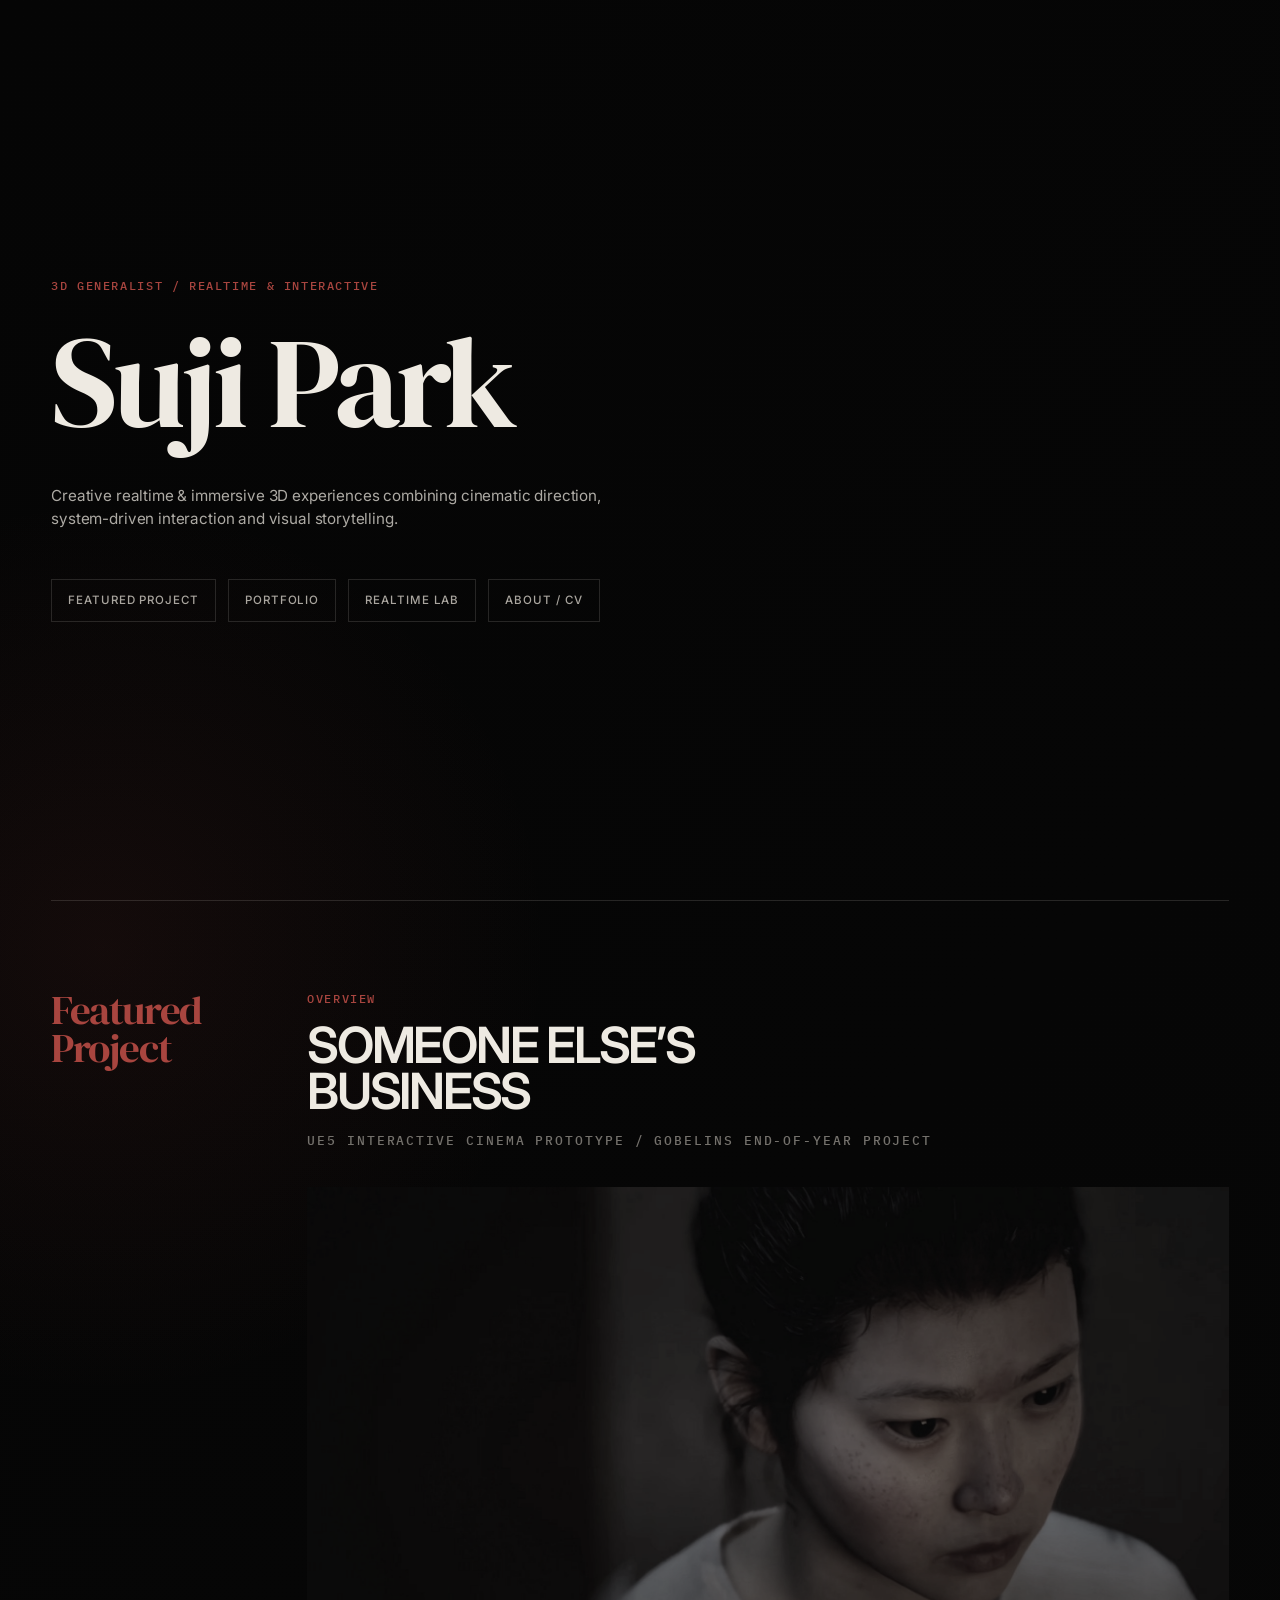
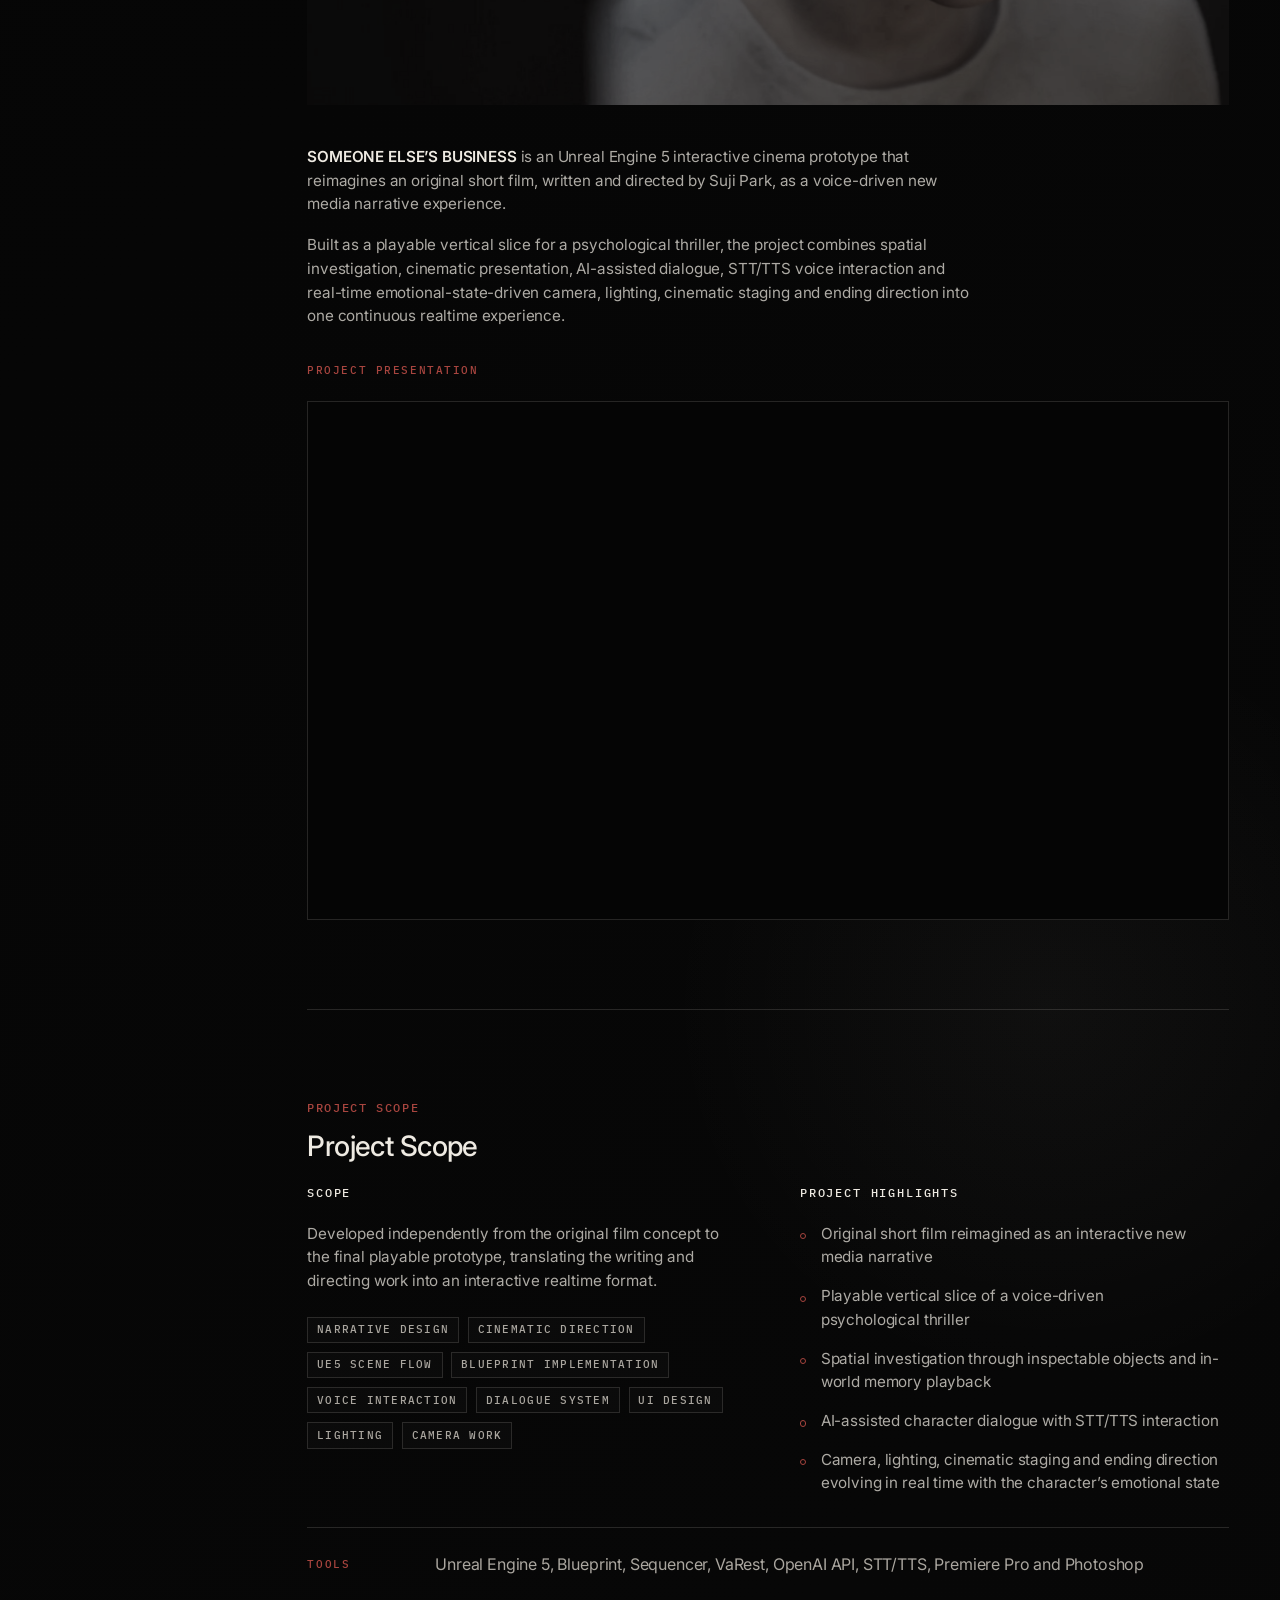
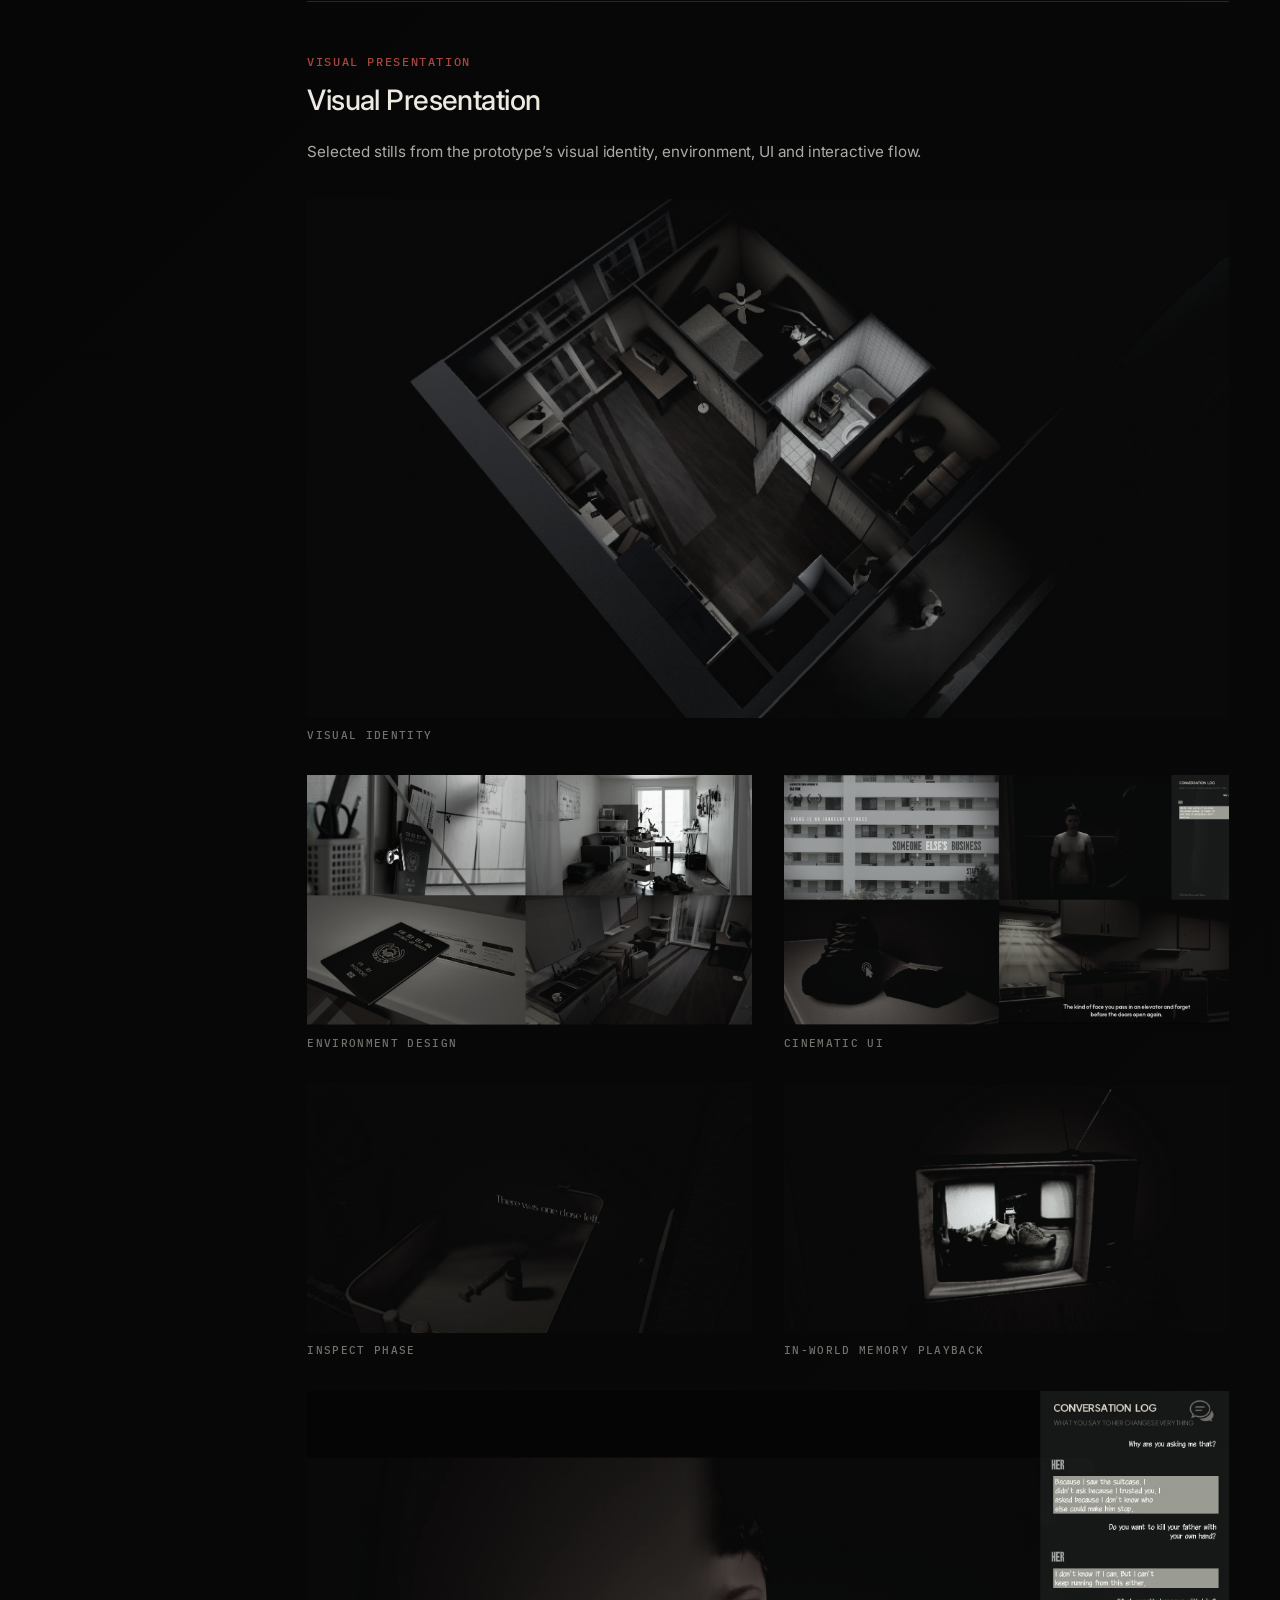
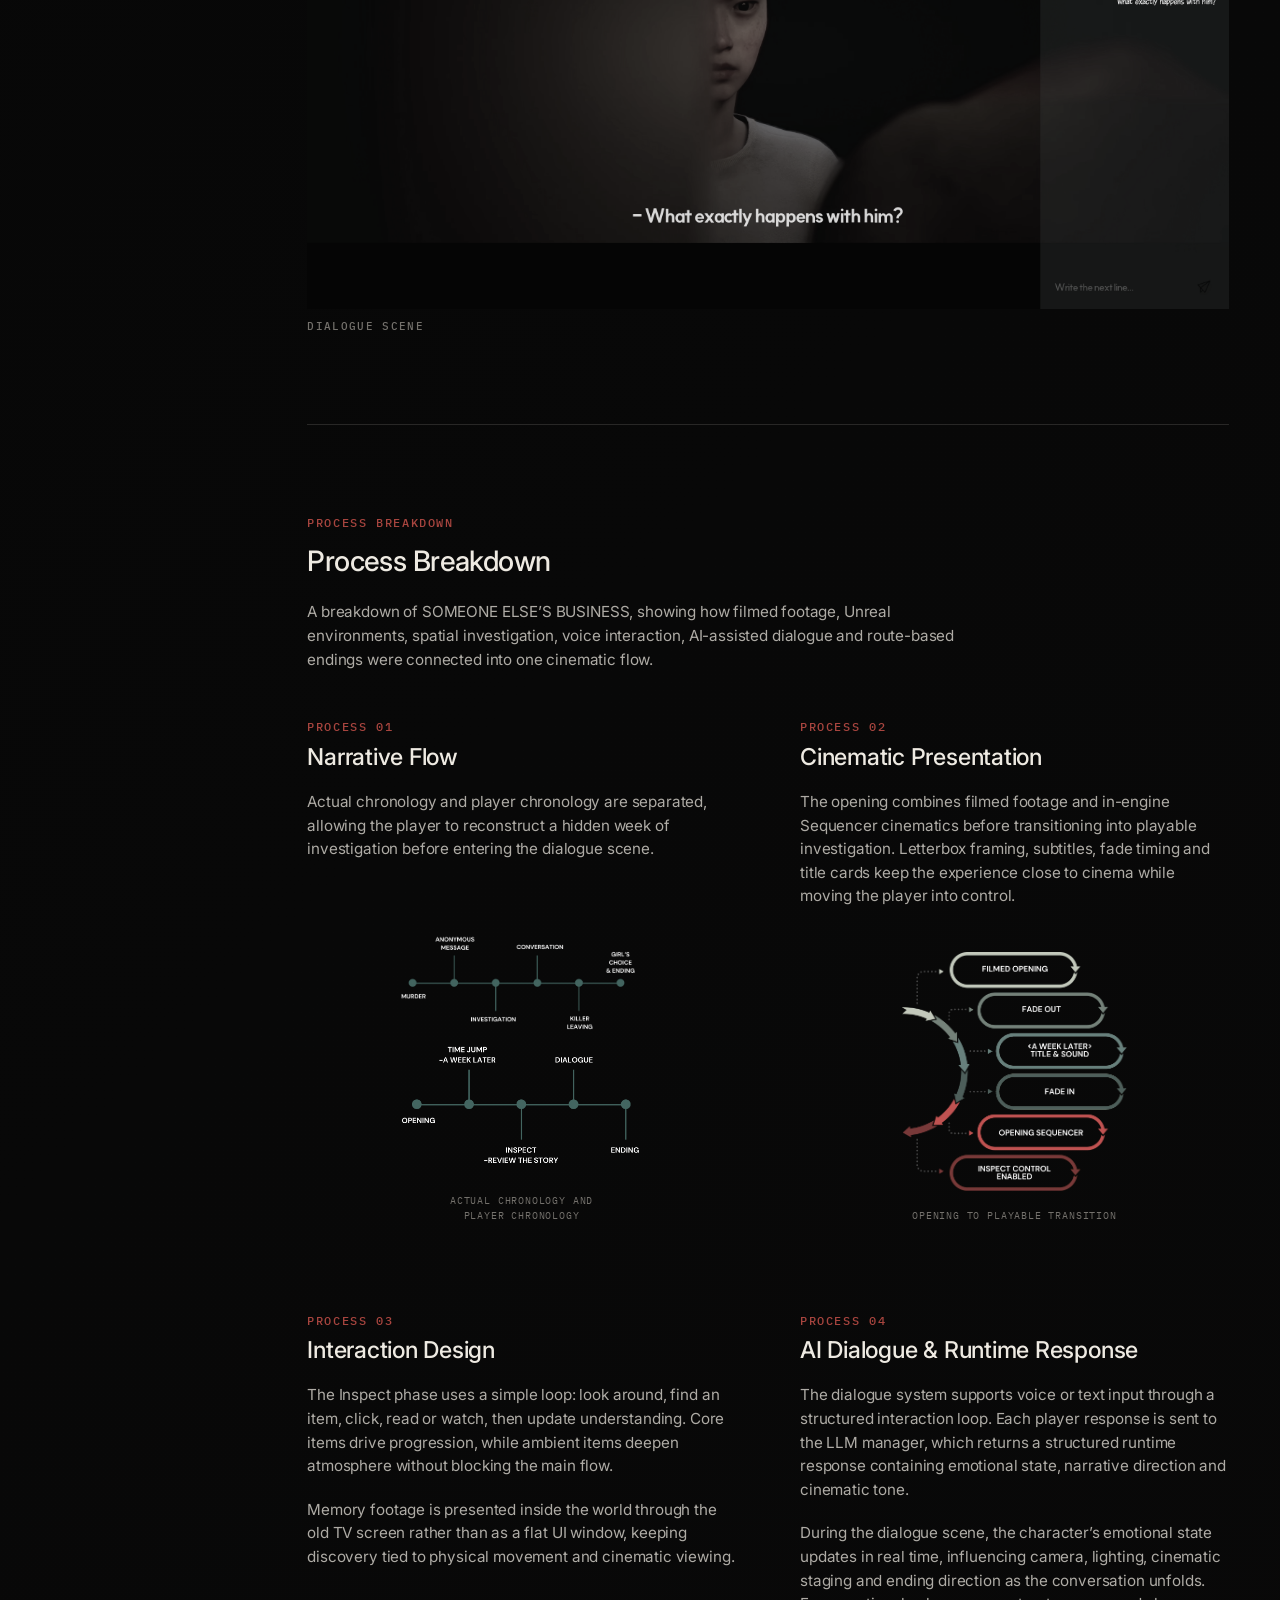
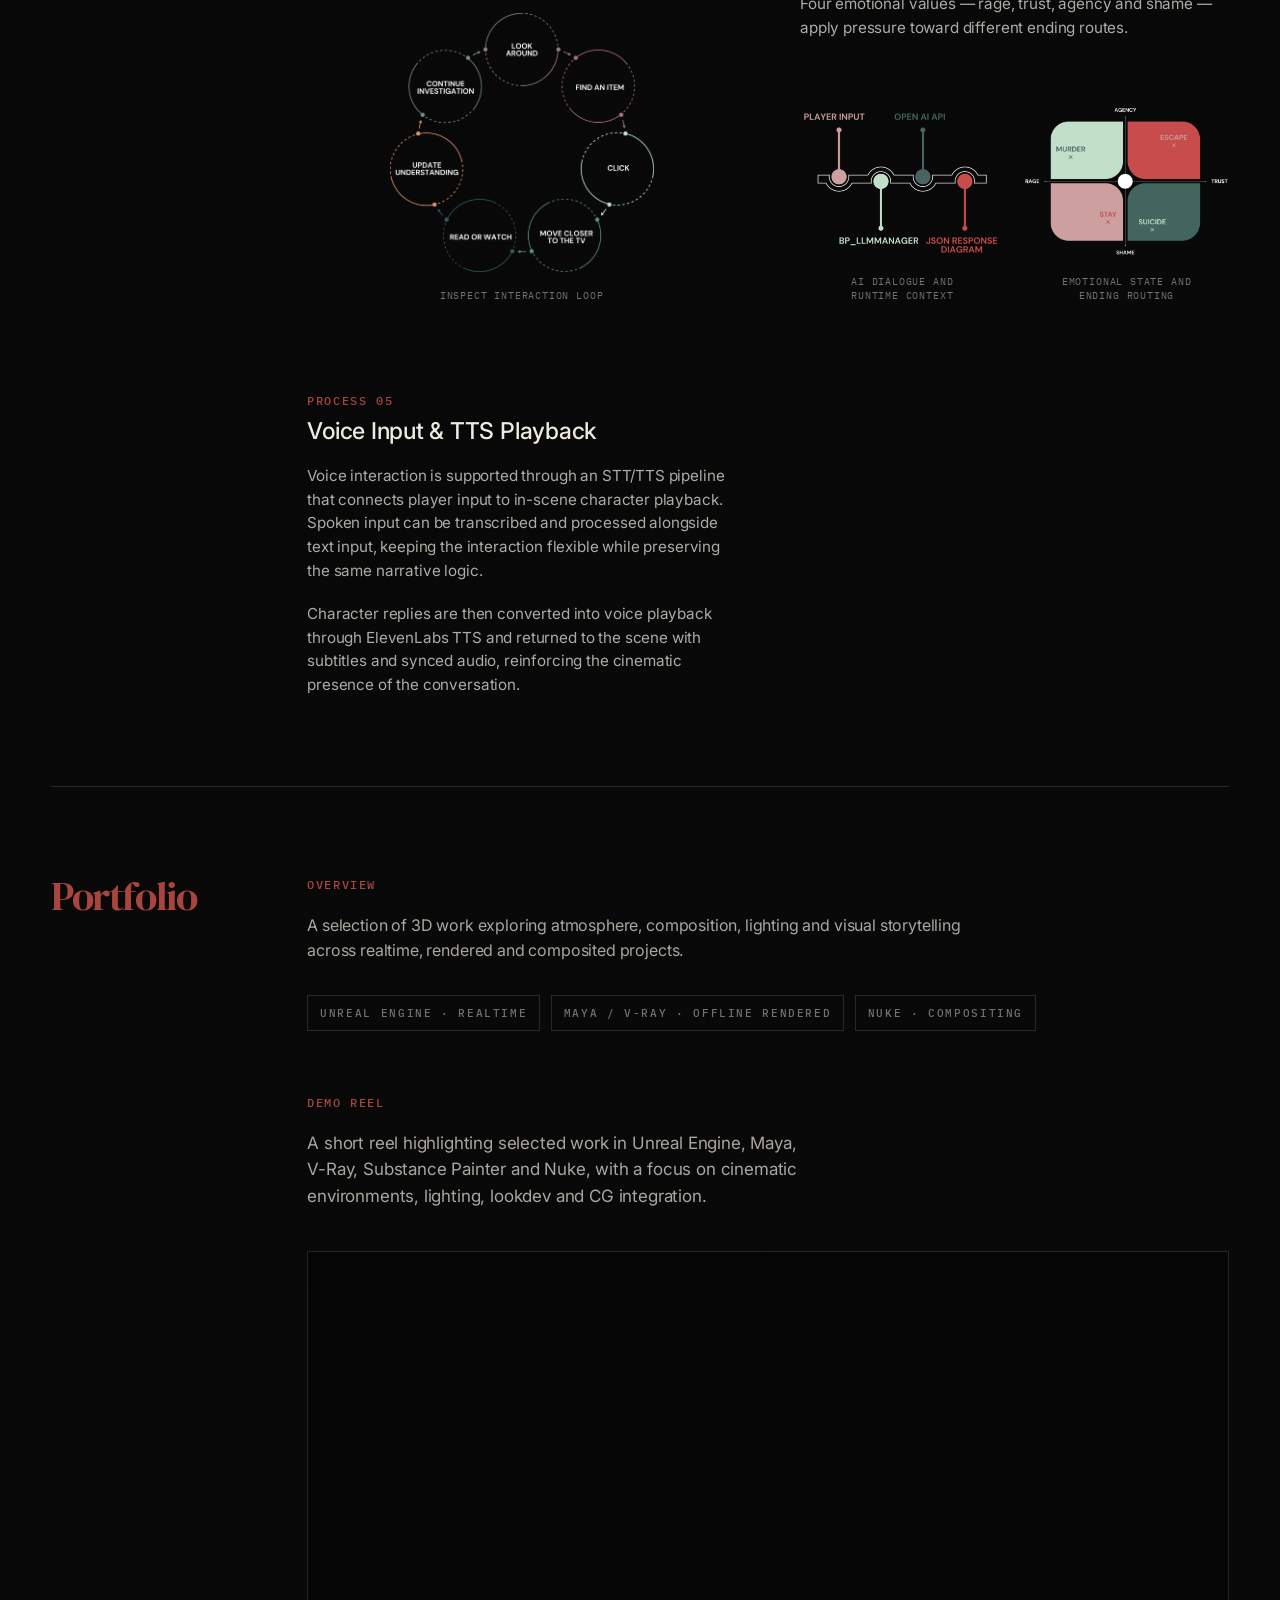
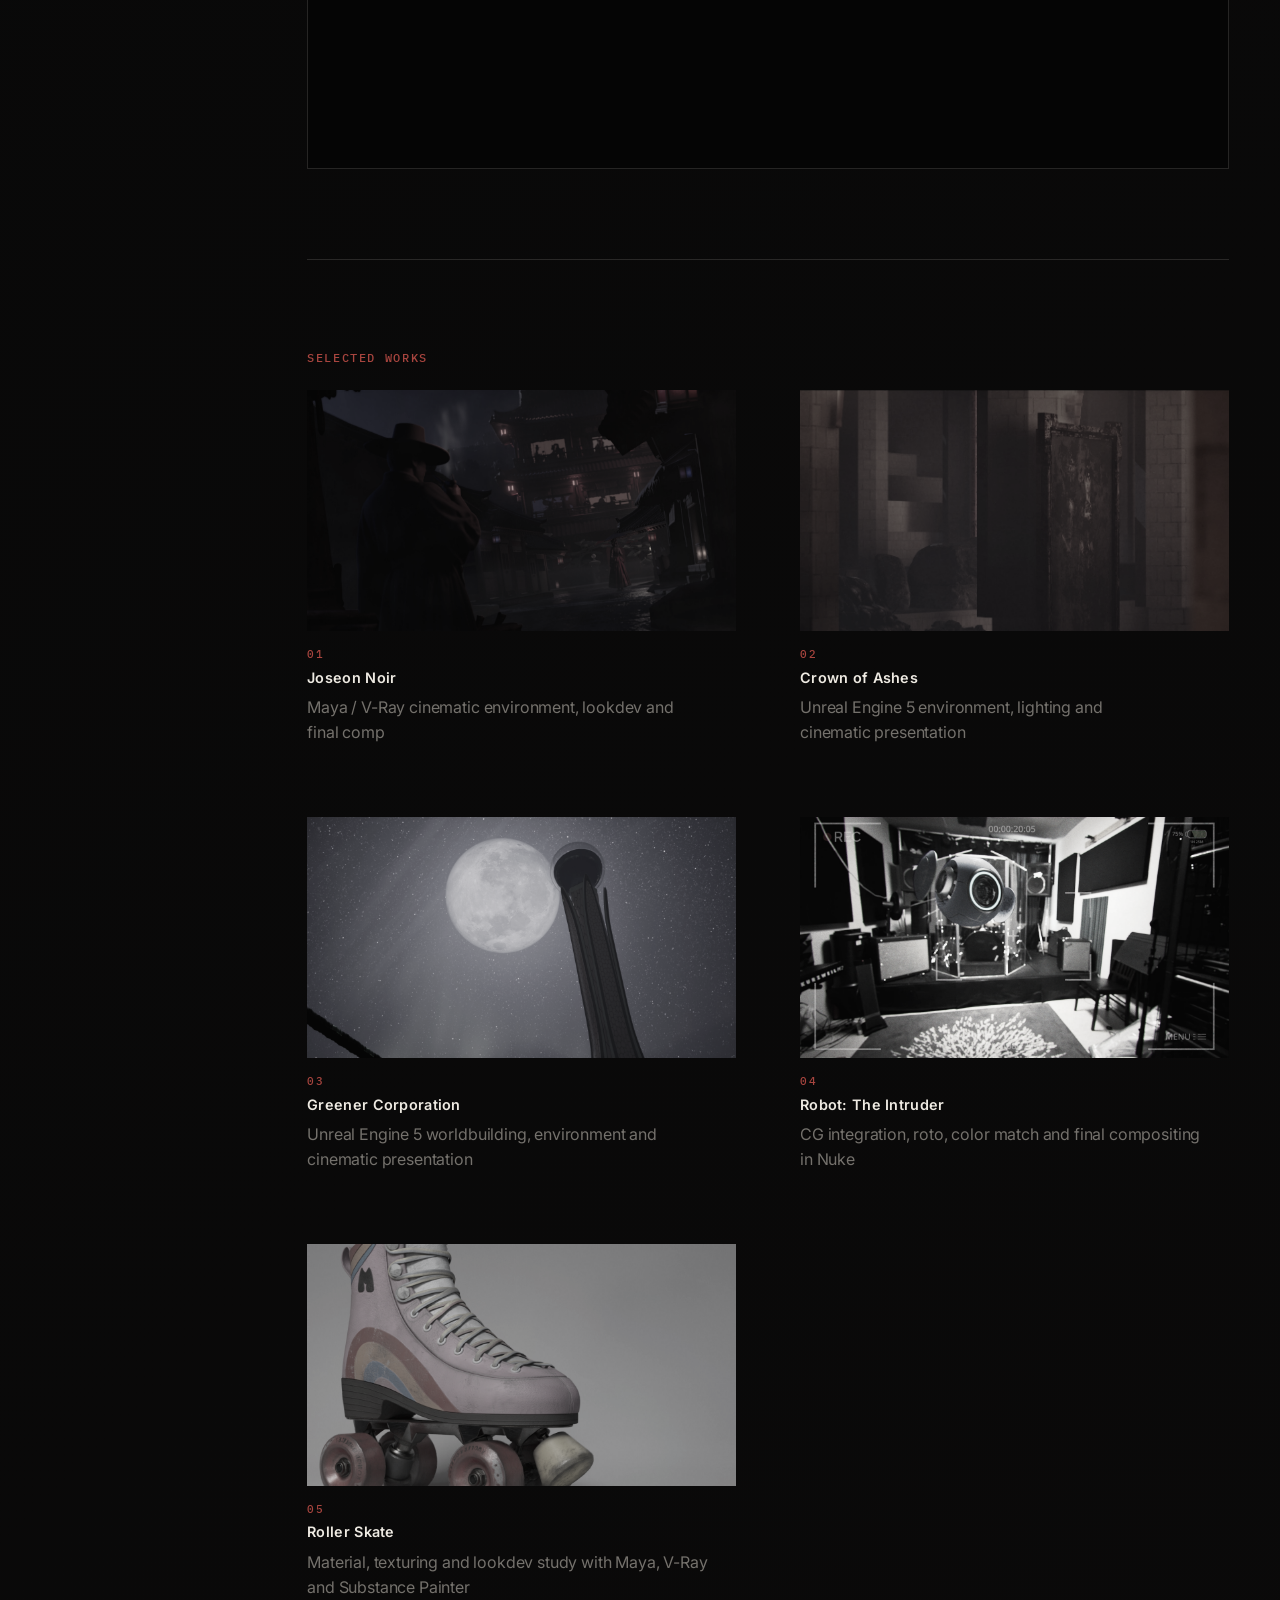
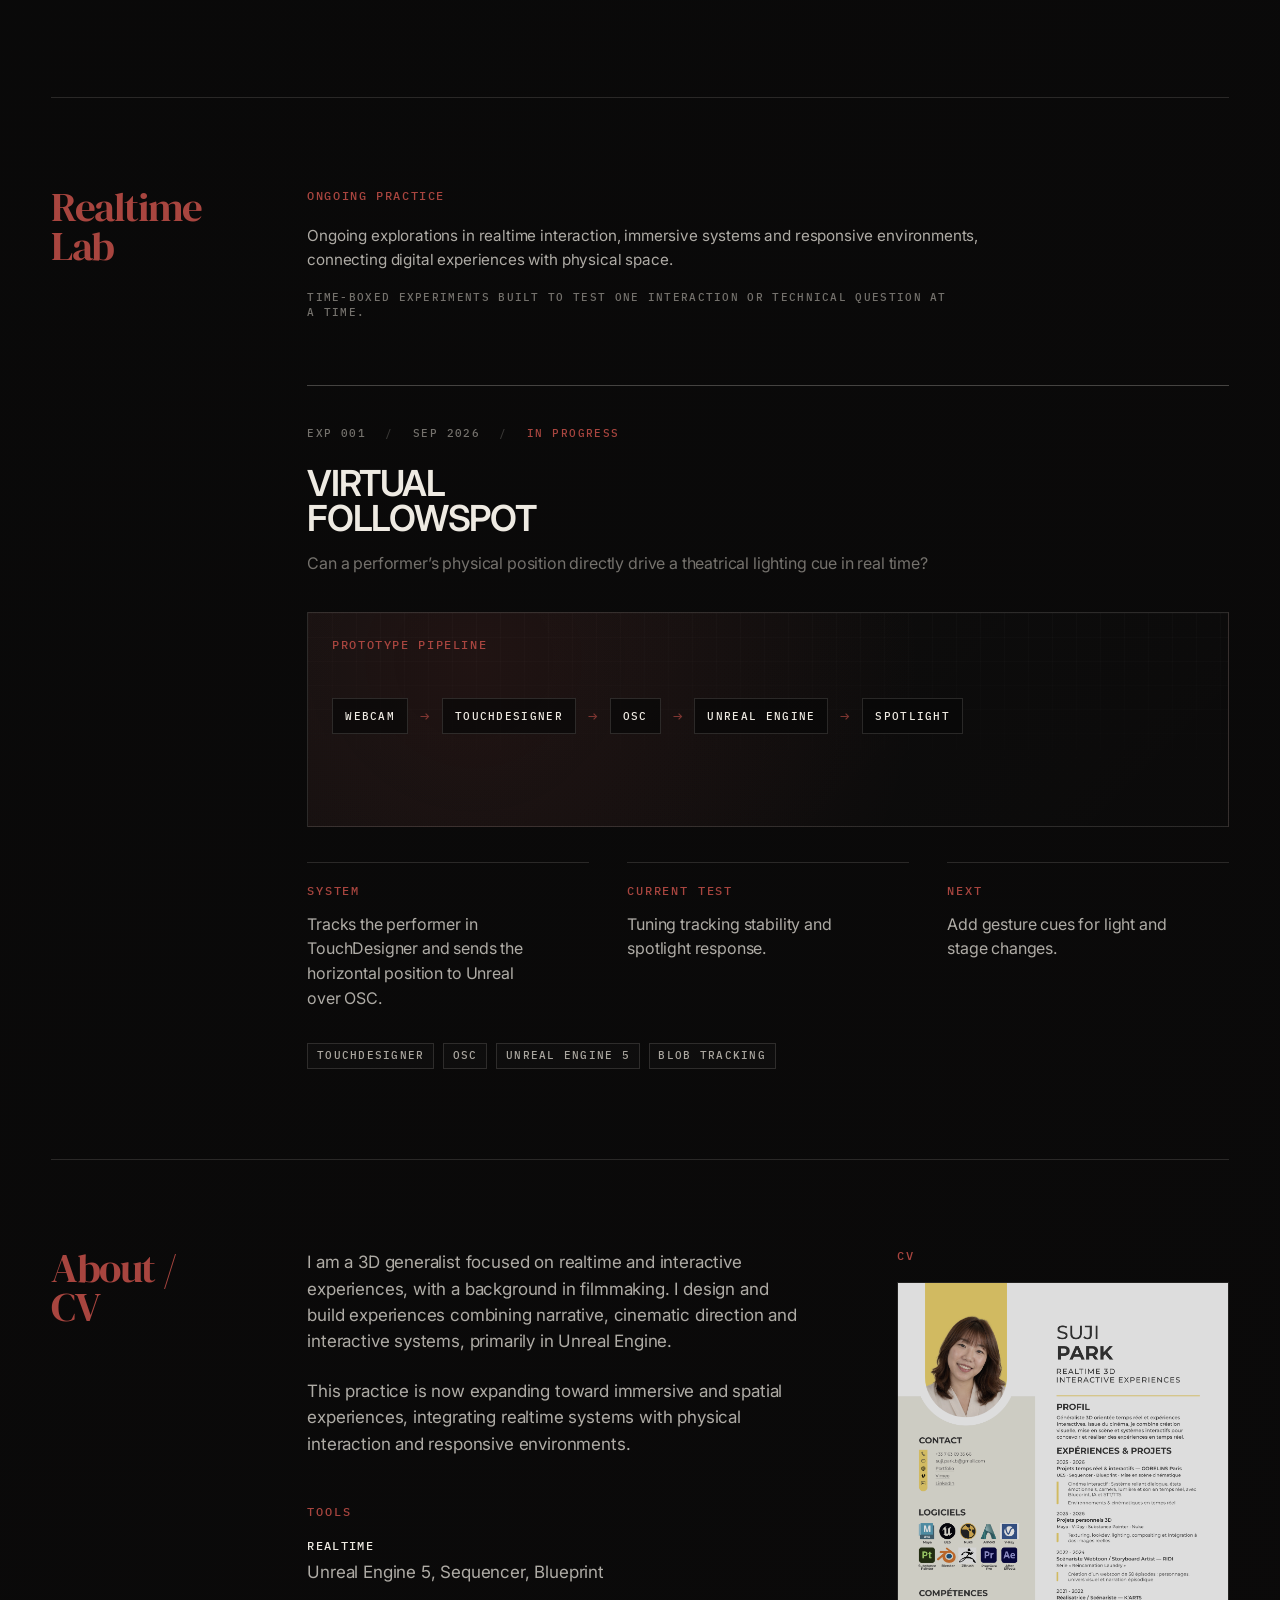
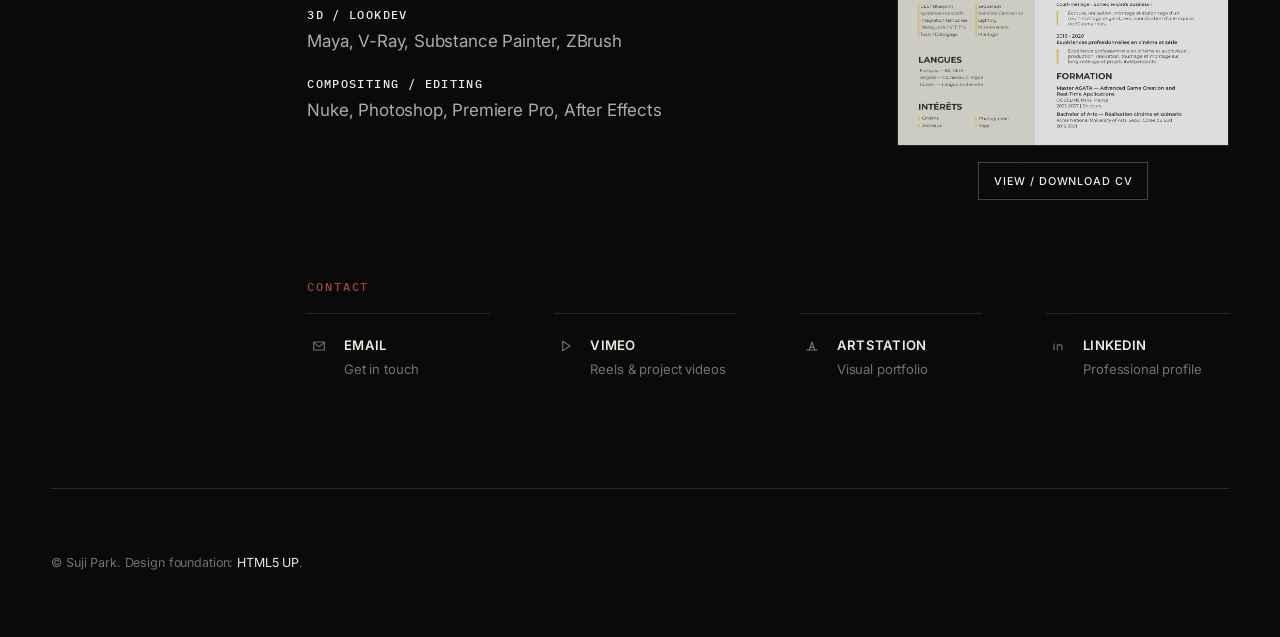
==== index.html @ 5fdb7e41 "Refine mobile process diagram flow" ====
<!DOCTYPE HTML>
<!--
	Paradigm Shift by HTML5 UP
	html5up.net | @ajlkn
	Free for personal and commercial use under the CCA 3.0 license (html5up.net/license)

	Portfolio migration for Suji Park.
-->
<html lang="en">
	<head>
		<title>Suji Park | 3D Generalist / Realtime &amp; Interactive</title>
		<meta charset="utf-8" />
		<meta name="viewport" content="width=device-width, initial-scale=1" />
		<meta name="description" content="The portfolio of Suji Park, a 3D generalist focused on realtime and interactive experiences, primarily in Unreal Engine 5." />
		<meta name="theme-color" content="#080808" />
		<link rel="stylesheet" href="assets/css/main.css?v=20260912-18" />
	</head>
	<body>
		<a class="skip-link" href="#featured-project">Skip to portfolio content</a>

		<div id="wrapper">
			<header class="intro" id="top">
				<div class="intro__inner">
					<p class="eyebrow">3D Generalist / Realtime &amp; Interactive</p>
					<h1>Suji Park</h1>
					<p class="intro__text">
						<span>Creative realtime &amp; immersive 3D experiences combining cinematic direction,</span>
						<span>system-driven interaction and visual storytelling.</span>
					</p>
					<nav class="site-nav" aria-label="Portfolio sections">
						<a href="#featured-project">Featured Project</a>
						<a href="#portfolio">Portfolio</a>
						<a href="#realtime-lab">Realtime Lab</a>
						<a href="#about">About / CV</a>
					</nav>
				</div>
			</header>

			<main id="main">
				<section class="section" id="featured-project" data-section>
					<header class="section__header">
						<h2>Featured Project</h2>
					</header>

					<div class="content">
						<section class="project-block project-block--first" aria-labelledby="project-overview-title">
							<p class="block-label">Overview</p>
							<div class="project-heading">
								<h3 class="project-title" id="project-overview-title">SOMEONE ELSE’S<br />BUSINESS</h3>
								<p>UE5 Interactive Cinema Prototype / GOBELINS End-of-Year Project</p>
							</div>

							<figure class="media-frame media-frame--wide">
								<img src="images/seb_video_cover.jpg" alt="Presentation cover for SOMEONE ELSE’S BUSINESS" />
							</figure>

							<div class="lead project-overview-copy">
								<p><strong>SOMEONE ELSE’S BUSINESS</strong> is an Unreal Engine 5 interactive cinema prototype that reimagines an original short film, written and directed by Suji Park, as a voice-driven new media narrative experience.</p>
								<p>Built as a playable vertical slice for a psychological thriller, the project combines spatial investigation, cinematic presentation, AI-assisted dialogue, STT/TTS voice interaction and real-time emotional-state-driven camera, lighting, cinematic staging and ending direction into one continuous realtime experience.</p>
							</div>

							<div class="project-video-block">
								<p class="project-video-kicker">PROJECT PRESENTATION</p>
								<div class="video-embed" aria-label="SOMEONE ELSE’S BUSINESS presentation video">
									<iframe
										src="https://player.vimeo.com/video/1209250280?h=0&title=0&byline=0&portrait=0"
										frameborder="0"
										allow="autoplay; fullscreen; picture-in-picture"
										allowfullscreen
										title="SOMEONE ELSE’S BUSINESS — Interactive Cinema Prototype">
									</iframe>
								</div>
							</div>
						</section>

						<hr class="section-divider--major" />

						<section class="project-block" aria-labelledby="project-scope-title">
							<p class="block-label">Project Scope</p>
							<h3 class="block-heading" id="project-scope-title">Project Scope</h3>

							<div class="scope-grid">
								<div>
									<h4>Scope</h4>
									<p>Developed independently from the original film concept to the final playable prototype, translating the writing and directing work into an interactive realtime format.</p>
									<div class="scope-tags" aria-label="Core contributions">
										<span>Narrative Design</span>
										<span>Cinematic Direction</span>
										<span>UE5 Scene Flow</span>
										<span>Blueprint Implementation</span>
										<span>Voice Interaction</span>
										<span>Dialogue System</span>
										<span>UI Design</span>
										<span>Lighting</span>
										<span>Camera Work</span>
									</div>
								</div>

								<div>
									<h4>Project Highlights</h4>
									<ul class="highlights">
										<li>Original short film reimagined as an interactive new media narrative</li>
										<li>Playable vertical slice of a voice-driven psychological thriller</li>
										<li>Spatial investigation through inspectable objects and in-world memory playback</li>
										<li>AI-assisted character dialogue with STT/TTS interaction</li>
										<li>Camera, lighting, cinematic staging and ending direction evolving in real time with the character’s emotional state</li>
									</ul>
								</div>
							</div>

							<div class="project-tools">
								<span>Tools</span>
								<p>Unreal Engine 5, Blueprint, Sequencer, VaRest, OpenAI API, STT/TTS, Premiere Pro and Photoshop</p>
							</div>
						</section>

						<section class="project-block project-block--visual" aria-labelledby="visual-presentation-title">
							<p class="block-label">Visual Presentation</p>
							<h3 class="block-heading" id="visual-presentation-title">Visual Presentation</h3>
							<p class="text-width">Selected stills from the prototype’s visual identity, environment, UI and interactive flow.</p>

							<div class="visual-grid">
								<figure class="media-frame media-frame--wide visual-card visual-grid__wide">
									<img src="images/seb_visual_identity.jpg" alt="Visual identity still from SOMEONE ELSE’S BUSINESS" />
									<figcaption>Visual Identity</figcaption>
								</figure>
								<figure class="media-frame visual-card">
									<img src="images/seb_environment.jpg" alt="Environment design still from SOMEONE ELSE’S BUSINESS" />
									<figcaption>Environment Design</figcaption>
								</figure>
								<figure class="media-frame visual-card">
									<img src="images/seb_ui_design.jpg" alt="Cinematic UI still from SOMEONE ELSE’S BUSINESS" />
									<figcaption>Cinematic UI</figcaption>
								</figure>
								<figure class="media-frame visual-card">
									<img src="images/seb_inspect_phase.jpg" alt="Inspect phase still from SOMEONE ELSE’S BUSINESS" />
									<figcaption>Inspect Phase</figcaption>
								</figure>
								<figure class="media-frame visual-card">
									<img src="images/seb_memory_playback.jpg" alt="In-world memory playback still from SOMEONE ELSE’S BUSINESS" />
									<figcaption>In-World Memory Playback</figcaption>
								</figure>
								<figure class="media-frame media-frame--wide visual-card visual-grid__wide">
									<img src="images/seb_dialogue_scene.jpg" alt="Dialogue scene still from SOMEONE ELSE’S BUSINESS" />
									<figcaption>Dialogue Scene</figcaption>
								</figure>
							</div>
						</section>

						<hr class="section-divider--major" />

						<section class="project-block process-breakdown" aria-labelledby="process-breakdown-title">
							<p class="block-label">Process Breakdown</p>
							<h3 class="block-heading" id="process-breakdown-title">Process Breakdown</h3>
							<p class="lead">A breakdown of SOMEONE ELSE’S BUSINESS, showing how filmed footage, Unreal environments, spatial investigation, voice interaction, AI-assisted dialogue and route-based endings were connected into one cinematic flow.</p>

							<div class="process-grid">
								<section class="process-block process-item--01">
									<div class="process-copy">
										<span class="process-kicker">Process 01</span>
										<h3>Narrative Flow</h3>
										<p>Actual chronology and player chronology are separated, allowing the player to reconstruct a hidden week of investigation before entering the dialogue scene.</p>
									</div>
									<figure class="process-diagram process-diagram--standard process-diagram--stacked">
										<div class="process-diagram__media">
											<img src="images/seb_actual_chronology.jpg" alt="Actual chronology of the narrative" />
											<img src="images/seb_player_chronology.jpg" alt="Player chronology experienced by the player" />
										</div>
										<figcaption>Actual chronology and player chronology</figcaption>
									</figure>
								</section>

								<section class="process-block process-item--02">
									<div class="process-copy">
										<span class="process-kicker">Process 02</span>
										<h3>Cinematic Presentation</h3>
										<p>The opening combines filmed footage and in-engine Sequencer cinematics before transitioning into playable investigation. Letterbox framing, subtitles, fade timing and title cards keep the experience close to cinema while moving the player into control.</p>
									</div>
									<figure class="process-diagram process-diagram--compact">
										<div class="process-diagram__media">
											<img src="images/seb_intro_cinematics_flow.jpg" alt="Opening to playable transition flow for SOMEONE ELSE’S BUSINESS" />
										</div>
										<figcaption>Opening to playable transition</figcaption>
									</figure>
								</section>

								<section class="process-block process-item--03">
									<div class="process-copy">
										<span class="process-kicker">Process 03</span>
										<h3>Interaction Design</h3>
										<p>The Inspect phase uses a simple loop: look around, find an item, click, read or watch, then update understanding. Core items drive progression, while ambient items deepen atmosphere without blocking the main flow.</p>
										<p>Memory footage is presented inside the world through the old TV screen rather than as a flat UI window, keeping discovery tied to physical movement and cinematic viewing.</p>
									</div>
									<figure class="process-diagram">
										<div class="process-diagram__media">
											<img src="images/seb_inspect_loop.jpg" alt="Inspect interaction loop diagram for SOMEONE ELSE’S BUSINESS" />
										</div>
										<figcaption>Inspect interaction loop</figcaption>
									</figure>
								</section>

								<section class="process-block process-item--04">
									<div class="process-copy">
										<span class="process-kicker">Process 04</span>
										<h3>AI Dialogue & Runtime Response</h3>
										<p>The dialogue system supports voice or text input through a structured interaction loop. Each player response is sent to the LLM manager, which returns a structured runtime response containing emotional state, narrative direction and cinematic tone.</p>
									</div>

									<div class="process-diagram-pair" aria-label="AI dialogue and emotional routing diagrams">
										<figure class="process-diagram process-diagram--standard">
											<div class="process-diagram__media">
												<img src="images/seb_llm_runtime_context.jpg" alt="AI dialogue and runtime context diagram for SOMEONE ELSE’S BUSINESS" />
											</div>
											<figcaption>AI Dialogue and Runtime Context</figcaption>
										</figure>

										<figure class="process-diagram process-diagram--ending-routing">
											<div class="process-diagram__media">
												<img src="images/seb_ending_routing.jpg" alt="Emotional routing diagram based on rage, trust, agency and shame" />
											</div>
											<figcaption>Emotional State and Ending Routing</figcaption>
										</figure>
									</div>

									<div class="process-copy process-copy--after-diagrams">
										<p>During the dialogue scene, the character’s emotional state updates in real time, influencing camera, lighting, cinematic staging and ending direction as the conversation unfolds. Four emotional values — rage, trust, agency and shame — apply pressure toward different ending routes.</p>
									</div>
								</section>

								<section class="process-block process-item--05">
									<div class="process-copy">
										<span class="process-kicker">Process 05</span>
										<h3>Voice Input & TTS Playback</h3>
										<p>Voice interaction is supported through an STT/TTS pipeline that connects player input to in-scene character playback. Spoken input can be transcribed and processed alongside text input, keeping the interaction flexible while preserving the same narrative logic.</p>
										<p>Character replies are then converted into voice playback through ElevenLabs TTS and returned to the scene with subtitles and synced audio, reinforcing the cinematic presence of the conversation.</p>
									</div>
								</section>
							</div>
						</section>
					</div>
				</section>

				<section class="section" id="portfolio" data-section>
					<header class="section__header">
						<h2>Portfolio</h2>
					</header>

					<div class="content">
						<div class="portfolio-overview">
							<p class="section-kicker">Overview</p>
							<p class="lead portfolio-intro">A selection of 3D work exploring atmosphere, composition, lighting and visual storytelling across realtime, rendered and composited projects.</p>
						</div>

						<div class="workflow-strip" aria-label="Workflows represented in the reel">
							<span>Unreal Engine · Realtime</span>
							<span>Maya / V-Ray · Offline Rendered</span>
							<span>Nuke · Compositing</span>
						</div>

						<section class="reel-block" aria-labelledby="demo-reel-title">
							<h3 class="subsection-kicker" id="demo-reel-title">Demo Reel</h3>
							<p>A short reel highlighting selected work in Unreal Engine, Maya, V-Ray, Substance Painter and Nuke, with a focus on cinematic environments, lighting, lookdev and CG integration.</p>
							<div class="video-embed" aria-label="Demo reel video">
								<iframe
									src="https://player.vimeo.com/video/1194143007"
									frameborder="0"
									allow="autoplay; fullscreen; picture-in-picture"
									allowfullscreen
									title="Suji Park demo reel">
								</iframe>
							</div>
						</section>

						<hr class="section-divider--major" />

						<p class="subsection-kicker">Selected Works</p>
						<div class="work-grid" aria-label="Selected portfolio projects">
							<section class="work-card">
								<figure class="media-frame visual-card">
									<img src="images/cinematics_joseon_noir.jpg" alt="Joseon Noir cinematic environment still" />
								</figure>
								<span class="work-index">01</span>
								<h3>Joseon Noir</h3>
								<p>Maya / V-Ray cinematic environment, lookdev and final comp</p>
							</section>
							<section class="work-card">
								<figure class="media-frame visual-card">
									<img src="images/cinematics_crown_of_ashes.jpg" alt="Crown of Ashes Unreal Engine environment still" />
								</figure>
								<span class="work-index">02</span>
								<h3>Crown of Ashes</h3>
								<p>Unreal Engine 5 environment, lighting and cinematic presentation</p>
							</section>
							<section class="work-card">
								<figure class="media-frame visual-card">
									<img src="images/cinematics_greener_corporation.jpg" alt="Greener Corporation Unreal Engine worldbuilding still" />
								</figure>
								<span class="work-index">03</span>
								<h3>Greener Corporation</h3>
								<p>Unreal Engine 5 worldbuilding, environment and cinematic presentation</p>
							</section>
							<section class="work-card">
								<figure class="media-frame visual-card">
									<img src="images/cinematics_robot_intruder.jpg" alt="Robot: The Intruder CG integration and compositing still" />
								</figure>
								<span class="work-index">04</span>
								<h3>Robot: The Intruder</h3>
								<p>CG integration, roto, color match and final compositing in Nuke</p>
							</section>
							<section class="work-card">
								<figure class="media-frame visual-card">
									<img src="images/cinematics_roller_skate.jpg" alt="Roller Skate material and lookdev study still" />
								</figure>
								<span class="work-index">05</span>
								<h3>Roller Skate</h3>
								<p>Material, texturing and lookdev study with Maya, V-Ray and Substance Painter</p>
							</section>
						</div>
					</div>
				</section>


				<section class="section realtime-lab" id="realtime-lab" data-section>
					<header class="section__header">
						<h2>Realtime Lab</h2>
					</header>

					<div class="content">
						<div class="lab-intro">
							<p class="section-kicker">Ongoing Practice</p>
							<p class="lead">Ongoing explorations in realtime interaction, immersive systems and responsive environments, connecting digital experiences with physical space.</p>
							<p class="lab-note">Time-boxed experiments built to test one interaction or technical question at a time.</p>
						</div>

						<article class="experiment-card experiment-card--in-progress" aria-labelledby="experiment-001-title">
							<div class="experiment-meta">
								<span>EXP 001</span>
								<span>SEP 2026</span>
								<span class="experiment-status">IN PROGRESS</span>
							</div>

							<div class="experiment-heading">
								<h3 id="experiment-001-title">Virtual Followspot</h3>
								<p>Can a performer’s physical position directly drive a theatrical lighting cue in real time?</p>
							</div>

							<div class="experiment-stage" aria-label="Virtual Followspot prototype system diagram">
								<div class="experiment-stage__label">Prototype pipeline</div>
								<div class="pipeline-flow">
									<span>Webcam</span>
									<i aria-hidden="true">→</i>
									<span>TouchDesigner</span>
									<i aria-hidden="true">→</i>
									<span>OSC</span>
									<i aria-hidden="true">→</i>
									<span>Unreal Engine</span>
									<i aria-hidden="true">→</i>
									<span>Spotlight</span>
								</div>
							</div>

							<div class="experiment-details">
								<section>
									<h4>System</h4>
									<p>Tracks the performer in TouchDesigner and sends the horizontal position to Unreal over OSC.</p>
								</section>
								<section>
									<h4>Current Test</h4>
									<p>Tuning tracking stability and spotlight response.</p>
								</section>
								<section>
									<h4>Next</h4>
									<p>Add gesture cues for light and stage changes.</p>
								</section>
							</div>

							<div class="experiment-tags" aria-label="Experiment tools">
								<span>TouchDesigner</span>
								<span>OSC</span>
								<span>Unreal Engine 5</span>
								<span>Blob Tracking</span>
							</div>
						</article>
					</div>
				</section>

				<section class="section" id="about" data-section>
					<header class="section__header">
						<h2>About / CV</h2>
					</header>

					<div class="content about-layout">
						<div class="about-main">
							<p class="lead">I am a 3D generalist focused on realtime and interactive experiences, with a background in filmmaking. I design and build experiences combining narrative, cinematic direction and interactive systems, primarily in Unreal Engine.</p>
							<p>This practice is now expanding toward immersive and spatial experiences, integrating realtime systems with physical interaction and responsive environments.</p>

							<section class="tools-section" aria-labelledby="tools-title">
								<h3 id="tools-title">Tools</h3>
								<div class="tool-groups">
									<div>
										<h4>Realtime</h4>
										<p>Unreal Engine 5, Sequencer, Blueprint</p>
									</div>
									<div>
										<h4>3D / Lookdev</h4>
										<p>Maya, V-Ray, Substance Painter, ZBrush</p>
									</div>
									<div>
										<h4>Compositing / Editing</h4>
										<p>Nuke, Photoshop, Premiere Pro, After Effects</p>
									</div>
								</div>
							</section>
						</div>

						<section class="cv-section about-cv" aria-labelledby="cv-title">
							<h3 id="cv-title">CV</h3>
							<a href="assets/docs/Suji_Park_CV.pdf?v=20260909" target="_blank" rel="noopener noreferrer" class="cv-preview">
								<img src="images/Suji_Park_CV_preview.jpg?v=20260909" alt="Suji Park CV preview" />
							</a>
							<div class="cv-action">
								<a href="assets/docs/Suji_Park_CV.pdf?v=20260909" class="button" target="_blank" rel="noopener noreferrer">View / Download CV</a>
							</div>
						</section>

						<section class="contact-section about-contact" aria-labelledby="contact-title">
							<h3 id="contact-title">Contact</h3>
							<ul class="contact-links">
								<li>
									<a class="contact-item" href="mailto:suji.park.b@gmail.com">
										<span class="contact-icon" aria-hidden="true">
											<svg viewBox="0 0 24 24" focusable="false">
												<path d="M4 6h16v12H4z" />
												<path d="m4 7 8 6 8-6" />
											</svg>
										</span>
										<span>Email</span>
										<small>Get in touch</small>
									</a>
								</li>
								<li>
									<a class="contact-item" href="https://vimeo.com/sujiparkb" target="_blank" rel="noopener noreferrer">
										<span class="contact-icon" aria-hidden="true">
											<svg viewBox="0 0 24 24" focusable="false">
												<path d="M7 5v14l11-7z" />
											</svg>
										</span>
										<span>Vimeo</span>
										<small>Reels &amp; project videos</small>
									</a>
								</li>
								<li>
									<a class="contact-item" href="https://www.artstation.com/suji_park" target="_blank" rel="noopener noreferrer">
										<span class="contact-icon" aria-hidden="true">
											<svg viewBox="0 0 24 24" focusable="false">
												<path d="M4 18h16" />
												<path d="M8 18 12 6l4 12" />
												<path d="M9.5 14h5" />
											</svg>
										</span>
										<span>ArtStation</span>
										<small>Visual portfolio</small>
									</a>
								</li>
								<li>
									<a class="contact-item" href="https://www.linkedin.com/in/sujiparkb/" target="_blank" rel="noopener noreferrer">
										<span class="contact-icon" aria-hidden="true">
											<svg viewBox="0 0 24 24" focusable="false">
												<path d="M6 10v8" />
												<path d="M6 6h.01" />
												<path d="M11 18v-8" />
												<path d="M11 12c0-2 7-3 7 1v5" />
											</svg>
										</span>
										<span>LinkedIn</span>
										<small>Professional profile</small>
									</a>
								</li>
							</ul>
						</section>
					</div>
				</section>
			</main>

			<footer class="footer">
				<p>&copy; Suji Park. Design foundation: <a href="https://html5up.net" target="_blank" rel="noopener noreferrer">HTML5 UP</a>.</p>
			</footer>
		</div>

		<script src="assets/js/main.js?v=20260912-8"></script>
	</body>
</html>
---- assets/css/main.css ----
@import url("https://fonts.googleapis.com/css2?family=DM+Serif+Display&family=IBM+Plex+Mono:wght@400;500;600&family=Inter:wght@400;500;600;700&display=swap");

:root {
	--bg: #080808;
	--surface: #0e0e0e;
	--surface-soft: #141414;
	--text: #eeeae2;
	--text-muted: #aaa69f;
	--text-dim: #74716c;
	--line: rgba(238, 234, 226, 0.14);
	--line-strong: rgba(238, 234, 226, 0.26);
	--divider-color: var(--line);
	--major-divider-space-before: clamp(4.5rem, 7vw, 7rem);
	--major-divider-space-after: clamp(4.5rem, 7vw, 7rem);
	--minor-divider-space-before: clamp(2.5rem, 4vw, 4rem);
	--minor-divider-space-after: clamp(2.5rem, 4vw, 4rem);
	--accent: #a8453f;
	--accent-rgb: 168, 69, 63;
	--site-gutter: clamp(1.5rem, 4vw, 4rem);
	--content-max: 76rem;
	--section-rail-width: 12rem;
	--section-column-gap: clamp(3rem, 5vw, 5rem);
	--copy-width: 31rem;
	--copy-width-wide: 42rem;
	--two-column-gap: clamp(3rem, 5vw, 5rem);
	--width-wide: var(--content-max);
	--width-content: 100%;
	--width-text: var(--copy-width);
	--width-figure: 560px;
	--width-reading: var(--copy-width-wide);
	--width-project-copy: var(--copy-width-wide);
	--gutter: var(--site-gutter);
	--transition: 300ms cubic-bezier(0.22, 0.61, 0.36, 1);
	--font-display: "DM Serif Display", serif;
	--font-sans: Inter, sans-serif;
	--font-mono: "IBM Plex Mono", monospace;
}

*,
*::before,
*::after {
	box-sizing: border-box;
}

html {
	scroll-behavior: smooth;
}

body {
	margin: 0;
	background:
		radial-gradient(circle at 8% 8%, rgba(168, 69, 63, 0.09), transparent 28rem),
		radial-gradient(circle at 82% 22%, rgba(238, 234, 226, 0.04), transparent 24rem),
		linear-gradient(135deg, #050505 0%, var(--bg) 46%, #0b0a0a 100%);
	color: var(--text-muted);
	font-family: var(--font-sans);
	font-size: 17px;
	font-weight: 400;
	line-height: 1.62;
	letter-spacing: 0;
	overflow-x: hidden;
}

body::before {
	content: "";
	position: fixed;
	inset: 0;
	pointer-events: none;
	z-index: -1;
	background:
		linear-gradient(rgba(255, 255, 255, 0.025) 1px, transparent 1px),
		linear-gradient(90deg, rgba(255, 255, 255, 0.018) 1px, transparent 1px);
	background-size: 6px 6px;
	opacity: 0.22;
	mix-blend-mode: soft-light;
}

img,
iframe {
	max-width: 100%;
}

img {
	display: block;
}

a {
	color: var(--text);
	text-decoration: none;
	text-decoration-thickness: 1px;
	text-underline-offset: 0.22em;
	transition: color var(--transition), border-color var(--transition), opacity var(--transition);
}

a:hover {
	color: var(--accent);
}

a:focus-visible,
button:focus-visible {
	outline: 1px solid var(--accent);
	outline-offset: 0.3rem;
}

body,
p,
li,
.lead,
.project-heading p,
.process-copy p,
.reel-block p,
.tools-section p,
.cv-section p,
.contact-section small,
.project-tools p,
.work-card p {
	font-family: var(--font-sans);
	font-weight: 400;
	letter-spacing: -0.01em;
	line-height: 1.56;
	color: var(--text-muted);
	text-align: left;
	text-wrap: pretty;
}

p {
	margin: 0 0 1.15rem;
	max-width: var(--width-text);
	text-align: left;
	text-wrap: pretty;
}

p:last-child {
	margin-bottom: 0;
}

strong {
	color: var(--text);
	font-weight: 600;
}

h1,
h2,
h3,
h4 {
	margin: 0;
	color: var(--text);
	font-weight: 500;
	line-height: 1.05;
}

h1 {
	max-width: 9ch;
	font-family: var(--font-display);
	font-size: clamp(4rem, 10vw, 8.8rem);
	letter-spacing: -0.035em;
}

h2 {
	font-family: var(--font-display);
	font-size: clamp(3.5rem, 5.6vw, 6.8rem);
	letter-spacing: -0.025em;
}

h3 {
	font-family: var(--font-sans);
	font-size: clamp(1.45rem, 2.2vw, 2.2rem);
	font-weight: 500;
	letter-spacing: -0.02em;
}

h4 {
	margin-bottom: 1rem;
	font-family: var(--font-mono);
	font-size: 0.76rem;
	font-weight: 500;
	letter-spacing: 0.15em;
	line-height: 1.35;
	text-transform: uppercase;
}

ul {
	margin: 0;
	padding: 0;
}

li {
	list-style: none;
}

figcaption {
	margin-top: 0.85rem;
	color: var(--text-dim);
	font-family: var(--font-mono);
	font-size: 0.7rem;
	font-weight: 500;
	letter-spacing: 0.12em;
	line-height: 1.35;
	text-transform: uppercase;
}

#wrapper {
	width: 100%;
}

.skip-link {
	position: fixed;
	top: 1rem;
	left: 1rem;
	z-index: 20;
	padding: 0.65rem 0.9rem;
	background: var(--text);
	color: var(--bg);
	transform: translateY(-150%);
	transition: transform var(--transition);
}

.skip-link:focus {
	transform: translateY(0);
}

.intro {
	min-height: 100svh;
	display: grid;
	align-items: center;
	padding: clamp(3rem, 7vw, 7rem) var(--gutter);
}

.intro__inner {
	width: min(100%, var(--width-wide));
	margin: 0 auto;
}

.eyebrow,
.block-label,
.section-kicker,
.subsection-kicker,
.process-kicker,
.work-index,
.metadata-label {
	display: block;
	color: var(--accent);
	font-family: var(--font-mono);
	font-size: 0.72rem;
	font-weight: 500;
	letter-spacing: 0.14em;
	line-height: 1.4;
	text-transform: uppercase;
}

.eyebrow {
	margin-bottom: 1.35rem;
	color: var(--text-dim);
}

.intro .eyebrow {
	color: var(--accent);
}

.intro h1 {
	margin-bottom: 2.2rem;
}

.intro__text {
	width: max-content;
	max-width: none;
	margin: 0;
	color: rgba(238, 234, 226, 0.72);
	font-family: var(--font-sans);
	font-size: clamp(0.95rem, 1.19vw, 1.19rem);
	font-weight: 400;
	line-height: 1.5;
	letter-spacing: -0.01em;
}

.intro__text span {
	display: block;
	white-space: nowrap;
}

.site-nav {
	display: flex;
	flex-wrap: wrap;
	gap: 0.75rem;
	margin-top: 3rem;
}

.site-nav a {
	border: 1px solid var(--line);
	padding: 0.74rem 1rem;
	color: var(--text-muted);
	font-family: var(--font-sans);
	font-size: 0.72rem;
	font-weight: 500;
	letter-spacing: 0.08em;
	text-transform: uppercase;
	transition:
		color 180ms ease,
		border-color 180ms ease;
}

.site-nav a:focus-visible,
.site-nav a.is-active,
.site-nav a[aria-current="page"],
.site-nav a[aria-current="true"] {
	border-color: var(--accent);
	color: var(--accent);
}

.site-nav a:focus-visible {
	outline: none;
}

.site-nav a:focus-visible *,
.site-nav a.is-active *,
.site-nav a[aria-current="page"] *,
.site-nav a[aria-current="true"] * {
	color: inherit;
}

.section {
	width: min(calc(100% - (2 * var(--site-gutter))), var(--content-max));
	margin: 0 auto;
	display: grid;
	grid-template-columns: var(--section-rail-width) minmax(0, 1fr);
	column-gap: var(--section-column-gap);
	padding: var(--major-divider-space-after) 0 var(--major-divider-space-before);
	border-top: 1px solid var(--divider-color);
	position: relative;
	isolation: isolate;
	scroll-margin-top: 2rem;
}

.section::before {
	content: "";
	position: absolute;
	z-index: 0;
	top: clamp(3rem, 7vw, 7rem);
	left: -9rem;
	width: 34rem;
	height: 34rem;
	pointer-events: none;
	opacity: 0;
	background:
		radial-gradient(
			circle,
			rgba(var(--accent-rgb), 0.16) 0%,
			rgba(var(--accent-rgb), 0.08) 28%,
			rgba(var(--accent-rgb), 0.025) 52%,
			transparent 72%
		);
	filter: blur(18px);
	transform: translate3d(-1.5rem, 0, 0) scale(0.96);
}

.section__header,
.section .content {
	position: relative;
	z-index: 1;
}

.section.section--vignette-active::before {
	animation: section-vignette-entry 1200ms cubic-bezier(0.2, 0.65, 0.2, 1) both;
}

@keyframes section-vignette-entry {
	0% {
		opacity: 0;
		transform: translate3d(-2rem, 0, 0) scale(0.94);
	}

	25% {
		opacity: 0.85;
	}

	65% {
		opacity: 0.42;
		transform: translate3d(0, 0, 0) scale(1);
	}

	100% {
		opacity: 0;
		transform: translate3d(0.5rem, 0, 0) scale(1.02);
	}
}

@keyframes destination-vignette {
	0% {
		opacity: 0;
	}

	35% {
		opacity: 0.22;
	}

	100% {
		opacity: 0;
	}
}

@keyframes mobile-section-ambient {
	0%,
	100% {
		opacity: 0;
	}

	26% {
		opacity: 0.9;
	}

	66% {
		opacity: 0.42;
	}

	84% {
		opacity: 0.16;
	}
}

.section__header {
	align-self: start;
	position: sticky;
	top: 2.5rem;
	min-width: 0;
}

.section__header h2 {
	max-width: 7ch;
	color: var(--accent);
	font-family: var(--font-display);
	font-size: clamp(2.4rem, 3.2vw, 3.9rem);
	font-weight: 400;
	line-height: 0.95;
	letter-spacing: -0.035em;
	margin: 0;
	overflow-wrap: normal;
}

#portfolio .section__header h2 {
	max-width: none;
}

.content {
	width: 100%;
	max-width: var(--width-content);
	min-width: 0;
}

.copy-standard {
	width: 100%;
	max-width: var(--copy-width);
}

.copy-wide {
	width: 100%;
	max-width: var(--copy-width-wide);
}

.lead {
	color: var(--text-muted);
	font-size: 1rem;
	line-height: 1.56;
	max-width: var(--width-reading);
	letter-spacing: -0.01em;
	text-align: left;
	text-wrap: pretty;
}

.project-block .lead {
	max-width: var(--width-reading);
}

.about-main > p {
	max-width: var(--copy-width);
	color: rgba(238, 234, 226, 0.72);
	font-size: inherit;
	line-height: 1.55;
	letter-spacing: -0.01em;
	text-align: left;
	text-wrap: pretty;
}

.about-main > p + p {
	margin-top: 1.45rem;
}

.project-overview-copy,
.project-block > .lead,
.process-breakdown > .lead,
.project-block--visual > .text-width {
	width: 100%;
	max-width: var(--copy-width-wide);
	margin-left: 0;
	margin-right: 0;
}

.project-overview-copy p {
	margin: 0;
	max-width: none;
}

.project-overview-copy p + p {
	margin-top: 1.1rem;
}

.text-width {
	max-width: var(--copy-width);
}

.block-label {
	margin-bottom: 1rem;
}

.block-heading {
	margin-bottom: 1.5rem;
}

.project-heading {
	max-width: 820px;
	margin-bottom: 2.25rem;
}

.project-heading h3,
.project-title {
	max-width: 14.5ch;
	font-family: var(--font-sans);
	font-size: clamp(2.65rem, 3.9vw, 5rem);
	font-weight: 600;
	line-height: 0.92;
	letter-spacing: -0.045em;
	text-transform: uppercase;
}

.project-heading p {
	max-width: none;
	margin-top: 1rem;
	color: var(--text-dim);
	font-family: var(--font-mono);
	font-size: 0.8rem;
	font-weight: 500;
	letter-spacing: 0.15em;
	text-transform: uppercase;
}

.media-frame {
	position: relative;
	margin: 0;
	overflow: hidden;
	border: 1px solid var(--line);
	background: var(--surface);
}

.media-frame img {
	width: 100%;
	aspect-ratio: 16 / 9;
	object-fit: cover;
}

.media-frame--wide {
	width: 100%;
}

.project-block--first .media-frame {
	margin-bottom: 2.5rem;
}

.video-embed {
	width: 100%;
	margin-top: 2.6rem;
	aspect-ratio: 16 / 9;
	overflow: hidden;
	border: 1px solid var(--line);
	background: #050505;
}

.video-embed iframe {
	display: block;
	width: 100%;
	height: 100%;
	border: 0;
}

.project-video-block {
	margin-top: 2.25rem;
}

.project-video-block .video-embed {
	margin-top: 0;
}

.project-video-kicker {
	margin: 0 0 1.5rem;
	color: var(--accent);
	font-family: var(--font-mono);
	font-size: 0.7rem;
	font-weight: 500;
	line-height: 1.2;
	letter-spacing: 0.14em;
	text-transform: uppercase;
}

.scope-grid {
	display: grid;
	grid-template-columns: minmax(0, 1fr) minmax(0, 1fr);
	gap: var(--two-column-gap);
	align-items: start;
}

.scope-grid > div {
	width: 100%;
	max-width: var(--copy-width);
	min-width: 0;
}

.scope-grid h4 {
	margin: 0 0 1.25rem;
}

.scope-grid p,
.process-copy p {
	max-width: var(--copy-width);
	text-align: left;
	text-wrap: pretty;
}

#featured-project .project-overview-copy p,
#featured-project .scope-grid p,
#featured-project .highlights li,
#featured-project .process-breakdown > .lead,
#featured-project .process-copy p,
#featured-project .project-block--visual > .text-width {
	color: rgba(238, 234, 226, 0.72);
	font-family: var(--font-sans);
	font-size: clamp(0.95rem, 1.19vw, 1.19rem);
	font-weight: 400;
	line-height: 1.55;
	letter-spacing: -0.01em;
	text-align: left;
	text-wrap: pretty;
}

.scope-tags {
	display: flex;
	flex-wrap: wrap;
	gap: 0.55rem;
	margin-top: 1.5rem;
	max-width: var(--copy-width);
}

.scope-tags span {
	border: 1px solid var(--line);
	background: rgba(238, 234, 226, 0.018);
	color: var(--text-muted);
	font-family: var(--font-mono);
	padding: 0.35rem 0.55rem;
	font-size: 0.66rem;
	font-weight: 500;
	letter-spacing: 0.12em;
	line-height: 1.25;
	text-transform: uppercase;
}

.highlights {
	display: grid;
	gap: 0.95rem;
	max-width: var(--copy-width);
}

.highlights li {
	position: relative;
	padding-left: 1.3rem;
	color: var(--text-muted);
}

.highlights li::before {
	content: "";
	position: absolute;
	left: 0;
	top: 0.75em;
	width: 0.38rem;
	height: 0.38rem;
	border: 1px solid var(--accent);
	border-radius: 999px;
}

.project-tools {
	display: grid;
	grid-template-columns: 7rem minmax(0, 1fr);
	align-items: center;
	gap: 1rem;
	margin-top: 2rem;
	padding: 1.5rem 0;
	border-top: 1px solid var(--line);
	border-bottom: 1px solid var(--line);
}

.project-tools span {
	margin: 0;
	color: var(--accent);
	font-family: var(--font-mono);
	font-size: 0.7rem;
	font-weight: 500;
	letter-spacing: 0.15em;
	text-transform: uppercase;
}

.project-tools p {
	margin: 0;
	max-width: none;
	color: var(--text-muted);
	font-size: 1rem;
}

.project-block--visual {
	margin-top: 3.25rem;
}

.visual-grid {
	display: grid;
	grid-template-columns: repeat(2, minmax(0, 1fr));
	gap: clamp(1.2rem, 2.5vw, 2rem);
	margin-top: 2.25rem;
}

.visual-grid__wide {
	grid-column: 1 / -1;
}

.visual-grid figure,
.visual-grid .visual-card,
.visual-grid .media-frame {
	margin: 0;
	padding: 0;
	border: 0 !important;
	outline: 0;
	background: transparent !important;
	box-shadow: none;
	overflow: visible;
}

.visual-grid .media-frame img,
.visual-grid .visual-card img {
	display: block;
	width: 100%;
	border: 0;
	outline: 0;
	background: transparent;
}

.visual-grid figcaption {
	position: static;
	display: block;
	margin: 0.65rem 0 0;
	padding: 0;
	border: 0;
	background: transparent;
	color: var(--text-dim);
}

.visual-card img,
.work-card .media-frame img {
	filter: grayscale(86%) contrast(0.96);
	transform: scale(1);
	transition:
		filter 480ms cubic-bezier(0.2, 0.7, 0.2, 1),
		transform 480ms cubic-bezier(0.2, 0.7, 0.2, 1);
}

.process-breakdown > .lead {
	margin-bottom: 3rem;
}

.process-grid {
	display: grid;
	grid-template-columns: repeat(2, minmax(0, 1fr));
	column-gap: var(--two-column-gap);
	row-gap: clamp(5rem, 7vw, 7rem);
	align-items: start;
}

.process-block {
	display: flex;
	flex-direction: column;
	min-width: 0;
}

.process-copy {
	flex: 0 0 auto;
	width: min(100%, var(--copy-width));
	margin-left: auto;
	margin-right: auto;
}

.process-copy h3 {
	margin: 0.55rem 0 1.25rem;
	font-family: var(--font-sans);
	font-size: clamp(1.45rem, 1.65vw, 1.85rem);
	font-weight: 500;
	line-height: 1.12;
	letter-spacing: -0.01em;
}

.process-copy p + p {
	margin-top: 1.25rem;
}

.process-diagram {
	display: flex;
	flex-direction: column;
	align-items: center;
	justify-content: flex-start;
	width: min(100%, 264px);
	max-width: none;
	margin: 2.75rem auto 0;
	padding: 0;
	border: 0;
	background: transparent;
	justify-self: center;
}

.process-diagram__media {
	width: 100%;
	min-height: 0;
	display: flex;
	align-items: center;
	justify-content: center;
	background: transparent;
	border: 0;
}

.process-diagram__media img {
	display: block;
	width: 100%;
	max-width: 100%;
	max-height: none;
	height: auto;
	object-fit: contain;
}

.process-diagram img {
	display: block;
	width: auto;
	height: auto;
	max-height: none;
	object-fit: contain;
	object-position: center center;
	margin-left: auto;
	margin-right: auto;
	padding: 0;
	border: 0;
	background: transparent;
	filter: none;
	transform: none;
}

.process-diagram .process-diagram__media img {
	width: 100%;
	max-width: 100%;
	max-height: none;
	height: auto;
	object-fit: contain;
}

.process-diagram figcaption {
	width: 100%;
	margin-top: 1.1rem;
	margin-left: auto;
	margin-right: auto;
	padding: 0;
	text-align: center;
	font-family: var(--font-mono);
	font-size: 0.64rem;
	font-weight: 400;
	line-height: 1.4;
	letter-spacing: 0.08em;
	text-transform: uppercase;
	color: var(--text-dim);
}

.process-diagram--standard {
	width: min(100%, 272px);
}

.process-diagram--compact {
	width: min(100%, 225px);
}

.process-diagram--ending-routing {
	width: min(100%, 285px);
	margin-top: 0;
	align-self: center;
	justify-self: center;
}

.process-diagram--stacked {
	display: grid;
	gap: 0.6rem;
	width: min(100%, 243px);
	margin-left: auto;
	margin-right: auto;
	justify-items: center;
}

.process-diagram--stacked .process-diagram__media {
	min-height: 0;
	display: grid;
	gap: 0.75rem;
}

.process-diagram--stacked img {
	width: 100%;
	max-height: none;
	height: auto;
}

.process-diagram-pair {
	display: grid;
	grid-template-columns: repeat(2, minmax(0, 1fr));
	gap: 1.25rem;
	width: min(100%, 470px);
	margin: 2.5rem auto 0;
	align-items: start;
}

.process-diagram-pair .process-diagram {
	width: 100%;
	max-width: 220px;
	margin-top: 0;
}

.process-diagram-pair .process-diagram--ending-routing {
	align-self: start;
}

.process-copy--after-diagrams {
	margin-top: 2.25rem;
}

/* Desktop process rows: copy stays top-aligned while diagrams share a bottom baseline. */
@media screen and (min-width: 737px) {
	.process-grid {
		align-items: stretch;
	}

	.process-block {
		height: 100%;
	}

	.process-block > .process-diagram {
		margin-top: auto;
		padding-top: 2.75rem;
	}

	.process-item--04 > .process-copy:first-child {
		order: 1;
	}

	.process-item--04 > .process-copy--after-diagrams {
		order: 2;
		margin-top: 1.25rem;
	}

	.process-item--04 > .process-diagram-pair {
		order: 3;
		margin-top: auto;
		padding-top: 2.75rem;
		align-items: end;
	}

	.process-diagram-pair .process-diagram {
		align-self: end;
	}
}

.workflow-strip {
	display: flex;
	flex-wrap: wrap;
	gap: 0.65rem;
	margin: 2rem 0 4rem;
}

.portfolio-overview .section-kicker {
	margin-bottom: 1.25rem;
}

.workflow-strip span {
	border: 1px solid var(--line);
	padding: 0.55rem 0.75rem;
	color: var(--text-dim);
	font-family: var(--font-mono);
	font-size: 0.68rem;
	font-weight: 500;
	letter-spacing: 0.15em;
	text-transform: uppercase;
}

.section-divider--major,
.section-divider--minor {
	width: 100%;
	height: 1px;
	border: 0;
	background: var(--divider-color);
}

.section-divider--major {
	margin: var(--major-divider-space-before) 0 var(--major-divider-space-after);
}

.section-divider--minor {
	margin: var(--minor-divider-space-before) 0 var(--minor-divider-space-after);
}

.reel-block .subsection-kicker {
	margin-bottom: 1.15rem;
	font-size: 0.72rem;
}

.work-grid {
	display: grid;
	grid-template-columns: repeat(2, minmax(0, 1fr));
	gap: var(--two-column-gap);
	margin-top: 1.5rem;
}

.work-card {
	padding-bottom: 0.5rem;
	border-bottom: 0;
}

.work-index {
	margin-top: 1rem;
	font-size: 0.68rem;
}

.work-card h3 {
	margin-top: 0.35rem;
	font-family: var(--font-sans);
	font-size: 0.9rem;
	font-weight: 600;
	letter-spacing: 0.02em;
	line-height: 1.35;
}

.work-card p {
	margin-top: 0.5rem;
	color: var(--text-dim);
	font-size: 1rem;
}

.about-layout {
	display: grid;
	grid-template-columns: minmax(0, 1.35fr) minmax(320px, 0.85fr);
	column-gap: var(--two-column-gap);
	row-gap: 5rem;
	align-items: start;
}

.about-main,
.about-cv {
	align-self: start;
}

.about-contact {
	grid-column: 1 / -1;
}

.tools-section,
.cv-section,
.contact-section {
	margin-top: 3.5rem;
}

.tools-section {
	width: 100%;
	max-width: var(--copy-width);
	margin-top: 3rem;
}

.about-cv {
	margin-top: 0;
}

.about-contact {
	margin-top: 0;
}

.tools-section h3,
.cv-section h3,
.contact-section h3 {
	margin-bottom: 1.25rem;
	color: var(--accent);
	font-family: var(--font-mono);
	font-size: 0.78rem;
	font-weight: 500;
	letter-spacing: 0.15em;
	text-transform: uppercase;
}

.tool-groups {
	display: grid;
	gap: 1.35rem;
}

.tool-groups h4 {
	margin-bottom: 0.35rem;
	color: var(--text);
	font-family: var(--font-mono);
	font-size: 0.72rem;
	font-weight: 500;
	letter-spacing: 0.12em;
	text-transform: uppercase;
}

.tool-groups p {
	color: rgba(238, 234, 226, 0.72);
	font-size: inherit;
	line-height: 1.55;
	letter-spacing: -0.01em;
	text-align: left;
	text-wrap: pretty;
}

.cv-preview {
	display: block;
	width: 100%;
	max-width: 430px;
	margin: 0;
	overflow: hidden;
	border: 1px solid rgba(238, 234, 226, 0.1);
	background: #0b0b0b;
	transition: border-color var(--transition);
}

.cv-preview img {
	width: 100%;
	height: auto;
	filter:
		grayscale(14%)
		saturate(0.78)
		brightness(0.92)
		contrast(0.96);
	opacity: 0.96;
	transform: scale(1);
	transition:
		filter 320ms ease,
		opacity 320ms ease,
		transform 320ms ease;
}

.cv-preview:focus-visible {
	outline: 1px solid var(--line-strong);
	outline-offset: 0.25rem;
}

.cv-action {
	display: flex;
	align-items: center;
	justify-content: center;
	width: 100%;
	max-width: 430px;
	margin-top: 1rem;
}

.cv-action .button {
	display: inline-flex;
	align-items: center;
	justify-content: center;
	min-height: 2.35rem;
	margin: 0;
	padding: 0.65rem 0.9rem;
	font-size: 0.68rem;
	line-height: 1;
	letter-spacing: 0.08em;
	white-space: nowrap;
}

.button {
	display: inline-flex;
	align-items: center;
	justify-content: center;
	border: 1px solid var(--line-strong);
	padding: 0.9rem 1.35rem;
	color: var(--text);
	font-family: var(--font-sans);
	font-size: 0.72rem;
	font-weight: 500;
	letter-spacing: 0.08em;
	line-height: 1.2;
	text-transform: uppercase;
}

.button:hover {
	border-color: rgba(168, 69, 63, 0.72);
	background: rgba(168, 69, 63, 0.07);
}

.contact-links {
	display: grid;
	grid-template-columns: repeat(4, minmax(0, 1fr));
	gap: var(--two-column-gap);
	margin: 0;
	padding: 0;
	list-style: none;
}

.contact-links li {
	min-width: 0;
}

.contact-links a {
	display: grid;
	grid-template-columns: 1.5rem minmax(0, 1fr);
	grid-template-rows: auto auto;
	column-gap: 0.8rem;
	row-gap: 0.2rem;
	align-items: center;
	min-width: 0;
	padding: 1.25rem 0;
	border-top: 1px solid var(--line);
	transition:
		color 220ms ease,
		border-color 220ms ease;
}

.contact-icon {
	grid-column: 1;
	grid-row: 1;
	display: inline-flex;
	align-items: center;
	justify-content: center;
	width: 1.5rem;
	min-width: 1.5rem;
	height: 1.5rem;
	margin: 0;
	color: var(--text-dim);
	font-family: var(--font-mono);
	font-size: 0.72rem;
	font-weight: 600;
	line-height: 1;
	letter-spacing: 0;
	text-align: center;
	transition: color 180ms ease;
}

.contact-icon svg {
	display: block;
	width: 1rem;
	height: 1rem;
	fill: none;
	stroke: currentColor;
	stroke-width: 1.7;
	stroke-linecap: round;
	stroke-linejoin: round;
}

.contact-links span:not(.contact-icon) {
	grid-column: 2;
	grid-row: 1;
	margin: 0;
	color: var(--text);
	font-family: var(--font-sans);
	font-size: 0.82rem;
	font-weight: 600;
	line-height: 1.2;
	letter-spacing: 0.02em;
	text-transform: uppercase;
	transition: color 180ms ease;
}

.contact-links small {
	grid-column: 2;
	grid-row: 2;
	margin: 0;
	color: var(--text-dim);
	font-family: var(--font-sans);
	font-size: 0.82rem;
	line-height: 1.35;
}

.contact-item:focus-visible {
	outline: 1px solid rgba(168, 69, 63, 0.55);
	outline-offset: 4px;
}

.contact-item:focus-visible .contact-icon,
.contact-item:focus-visible span:not(.contact-icon) {
	color: var(--accent);
}

.footer {
	width: min(calc(100% - (2 * var(--site-gutter))), var(--content-max));
	margin: 0 auto;
	padding: 4rem 0;
	border-top: 1px solid var(--line);
}

.footer p {
	max-width: none;
	color: var(--text-dim);
	font-size: 0.78rem;
}

@media (hover: hover) and (pointer: fine) {
	.site-nav a:hover {
		border-color: var(--accent);
		color: var(--accent);
	}

	.site-nav a:hover * {
		color: inherit;
	}

	.visual-card:hover img,
	.visual-card:focus-within img {
		filter: grayscale(0%) contrast(1);
		transform: scale(1.01);
	}

	.cv-preview:hover,
	.cv-preview.is-pointer-hover,
	.cv-preview:focus-visible {
		border-color: rgba(238, 234, 226, 0.18);
	}

	.cv-preview:hover img,
	.cv-preview.is-pointer-hover img,
	.cv-preview:focus-visible img {
		filter:
			grayscale(0%)
			saturate(1)
			brightness(1)
			contrast(1);
		opacity: 1;
		transform: scale(1.012);
	}

	.contact-item:hover,
	.contact-item:focus-visible {
		border-color: rgba(168, 69, 63, 0.42);
	}

	.contact-item:hover .contact-icon,
	.contact-item:hover span:not(.contact-icon),
	.contact-item:focus-visible .contact-icon,
	.contact-item:focus-visible span:not(.contact-icon) {
		color: var(--accent);
	}
}

@media (prefers-reduced-motion: reduce) {
	html {
		scroll-behavior: auto;
	}

	*,
	*::before,
	*::after {
		animation-duration: 0.01ms !important;
		animation-iteration-count: 1 !important;
		scroll-behavior: auto !important;
		transition-duration: 0.01ms !important;
	}

	.section.section--vignette-active::before {
		animation: none;
		opacity: 0;
	}
}

@media screen and (max-width: 1180px) {
	.section::before {
		top: 2rem;
		left: -8rem;
		width: 27rem;
		height: 27rem;
		opacity: 0;
	}

	.section {
		grid-template-columns: 1fr;
		gap: 2.25rem;
	}

	.section__header {
		position: static;
	}

	.section__header h2 {
		font-size: clamp(2.2rem, 6vw, 3.4rem);
		max-width: 10ch;
	}
}

@media screen and (max-width: 900px) {
	.intro__text {
		width: auto;
		max-width: 100%;
	}

	.intro__text span {
		display: inline;
		white-space: normal;
	}

	.intro__text span:first-child::after {
		content: " ";
	}
}

@media screen and (max-width: 980px) {
	.scope-grid {
		grid-template-columns: 1fr;
	}
}

@media screen and (max-width: 800px) {
	.about-layout {
		grid-template-columns: 1fr;
	}

	.about-main > p {
		max-width: 100%;
	}

	.about-contact {
		grid-column: auto;
	}

	.contact-links {
		grid-template-columns: 1fr;
	}
}

@media screen and (max-width: 736px) {
	:root {
		--major-divider-space-before: 3.25rem;
		--major-divider-space-after: 3.25rem;
		--minor-divider-space-before: 2rem;
		--minor-divider-space-after: 2rem;
	}

	.section::before {
		width: 20rem;
		height: 20rem;
		top: 0;
		left: -9rem;
		filter: blur(16px);
	}

	body {
		font-size: 15.5px;
	}

	.intro {
		min-height: 92svh;
	}

	h1 {
		font-size: clamp(3.6rem, 18vw, 5.7rem);
	}

	.intro__text {
		max-width: 100%;
		color: rgba(238, 234, 226, 0.76);
		font-size: clamp(0.95rem, 4.2vw, 1.08rem);
		line-height: 1.5;
	}

	#featured-project .project-overview-copy p,
	#featured-project .scope-grid p,
	#featured-project .highlights li,
	#featured-project .process-breakdown > .lead,
	#featured-project .process-copy p,
	#featured-project .project-block--visual > .text-width {
		font-size: clamp(0.95rem, 4.2vw, 1.08rem);
		line-height: 1.5;
	}

	.site-nav {
		display: grid;
		grid-template-columns: 1fr;
	}

	.contact-links {
		display: flex;
		flex-direction: column;
		gap: 2.25rem;
	}

	.contact-links a {
		padding-top: 0;
		padding-bottom: 0;
		border-top: 0;
		border-bottom: 0;
	}

	.section {
		width: calc(100% - 2rem);
	}

	.copy-standard,
	.copy-wide,
	.project-overview-copy,
	.project-block > .lead,
	.process-breakdown > .lead,
	.project-block--visual > .text-width,
	.scope-grid > div,
	.scope-grid p,
	.process-copy,
	.process-copy p,
	.about-main > p,
	.tools-section {
		width: 100%;
		max-width: none;
	}

	.section__header h2 {
		font-size: clamp(2rem, 9vw, 2.8rem);
	}

	.project-heading h3 {
		font-size: clamp(2.35rem, 11vw, 3.65rem);
		line-height: 0.94;
		letter-spacing: -0.035em;
		max-width: 100%;
	}

	.visual-grid,
	.work-grid,
	.process-grid {
		grid-template-columns: 1fr;
	}

	.work-grid {
		row-gap: 4rem;
	}

	.work-card {
		padding-bottom: 0;
		border-bottom: 0;
	}

	.process-grid {
		gap: 3.5rem;
	}

	.process-copy {
		min-height: 0;
	}

	.process-diagram {
		width: min(44vw, 170px);
		max-width: none;
		margin: 2rem 0 0 auto;
	}

	.process-diagram__media {
		position: relative;
		min-height: 0 !important;
		align-items: center;
		padding: 0.55rem;
		border: 1px solid rgba(238, 234, 226, 0.1);
		background: rgba(238, 234, 226, 0.018);
	}

	.process-diagram__media::after {
		content: "+";
		position: absolute;
		right: -0.55rem;
		bottom: -0.55rem;
		width: 1.55rem;
		height: 1.55rem;
		display: grid;
		place-items: center;
		border: 1px solid var(--line);
		background: rgba(8, 8, 8, 0.92);
		color: var(--text-muted);
		font-family: var(--font-mono);
		font-size: 0.72rem;
		font-weight: 500;
		line-height: 1;
		pointer-events: none;
	}

	.process-diagram--compact {
		width: min(40vw, 155px);
		max-width: none;
	}

	.process-diagram--standard {
		width: min(46vw, 176px);
		max-width: none;
	}

	.process-diagram--ending-routing {
		width: min(46vw, 176px);
		max-width: none;
		align-self: auto;
	}

	.process-diagram img {
		object-position: center center;
		cursor: zoom-in;
	}

	.process-diagram .process-diagram__media img {
		max-height: none;
	}

	.process-diagram figcaption {
		margin-top: 0.85rem;
		font-size: 0.6rem;
		letter-spacing: 0.075em;
		text-align: right;
	}

	.process-diagram--stacked {
		width: min(45vw, 172px);
		gap: 0.75rem;
	}

	.process-diagram--stacked .process-diagram__media {
		align-content: normal;
	}

	/* Processes 01–03: full-width copy, compact right-aligned diagram underneath. */
	.process-item--01,
	.process-item--02,
	.process-item--03 {
		display: flex;
		flex-direction: column;
	}

	.process-item--01 .process-copy,
	.process-item--02 .process-copy,
	.process-item--03 .process-copy {
		display: block;
		width: 100%;
		max-width: none;
	}

	.process-item--01 > .process-diagram,
	.process-item--02 > .process-diagram,
	.process-item--03 > .process-diagram {
		margin: 1.15rem 0 0 auto;
		justify-self: end;
		align-self: flex-end;
	}

	.process-item--01 > .process-diagram {
		width: min(42vw, 165px);
	}

	.process-item--02 > .process-diagram {
		width: min(38vw, 150px);
	}

	.process-item--03 > .process-diagram {
		width: min(42vw, 165px);
	}

	.process-item--01 .process-diagram figcaption,
	.process-item--02 .process-diagram figcaption,
	.process-item--03 .process-diagram figcaption {
		margin-top: 0.7rem;
	}

	.process-item--04 {
		display: block;
	}

	.process-item--04 .process-copy {
		width: 100%;
	}

	.process-diagram-pair {
		grid-template-columns: repeat(2, minmax(0, 1fr));
		gap: 0.8rem;
		width: min(100%, 340px);
		margin: 2rem 0 0 auto;
		align-items: start;
	}

	.process-diagram-pair .process-diagram,
	.process-diagram-pair .process-diagram--standard,
	.process-diagram-pair .process-diagram--ending-routing {
		width: 100%;
		max-width: none;
		margin: 0;
	}

	.process-diagram-pair .process-diagram__media {
		padding: 0.45rem;
	}

	.process-diagram-pair .process-diagram figcaption {
		margin-top: 0.7rem;
		font-size: 0.56rem;
		line-height: 1.35;
	}

	.process-copy--after-diagrams {
		margin-top: 2.15rem;
	}

	.project-tools {
		grid-template-columns: 1fr;
		gap: 0.4rem;
	}

	.workflow-strip {
		margin-bottom: 3rem;
	}

	.contact-links a {
		grid-template-columns: 1.5rem minmax(0, 1fr);
	}
}

@media screen and (max-width: 736px) {
	.portfolio-overview .section-kicker {
		margin-bottom: 0.9rem;
	}

	.project-video-kicker {
		margin-bottom: 1.1rem;
	}
}

@media (hover: none), (pointer: coarse) {
	.section::before {
		top: -1.5rem;
		left: -5.75rem;
		width: 18rem;
		height: 13rem;
		background:
			radial-gradient(
				ellipse at 42% 42%,
				rgba(var(--accent-rgb), 0.18) 0%,
				rgba(var(--accent-rgb), 0.075) 36%,
				transparent 72%
			);
		filter: blur(8px);
		transform: none;
	}

	.section.section--vignette-active::before {
		animation: mobile-section-ambient 1400ms ease-out both;
	}

	html.is-programmatic-scrolling .section.section--vignette-active::before {
		animation: none !important;
		transition: none !important;
		opacity: 0;
	}

	.site-nav a:active {
		border-color: var(--accent);
		color: var(--accent);
	}

	.site-nav a:active * {
		color: inherit;
	}

	.contact-item:active .contact-icon,
	.contact-item:active span:not(.contact-icon),
	.contact-item:active strong,
	.contact-item:focus-visible .contact-icon,
	.contact-item:focus-visible span:not(.contact-icon),
	.contact-item:focus-visible strong {
		color: var(--accent);
	}

	.visual-card,
	.visual-card img,
	.work-card,
	.work-card .media-frame img,
	.cv-preview,
	.cv-preview img {
		transform: none !important;
	}

	.visual-card img,
	.work-card .media-frame img {
		filter: grayscale(86%) contrast(0.96);
		transition: filter 420ms cubic-bezier(0.2, 0.7, 0.2, 1);
	}

	.visual-card.is-scroll-active img,
	.work-card.is-scroll-active .media-frame img {
		filter: grayscale(0%) contrast(1);
	}

	.visual-grid .visual-card.is-scroll-active img {
		filter:
			grayscale(0%)
			brightness(1.06)
			saturate(1.03)
			contrast(1.01);
	}

	.cv-preview img {
		filter:
			grayscale(14%)
			saturate(0.78)
			brightness(0.92)
			contrast(0.96);
		opacity: 0.96;
		transform: none !important;
	}

	.cv-preview.is-touched img,
	.cv-preview.is-scroll-active img {
		filter:
			grayscale(0%)
			saturate(1)
			brightness(1)
			contrast(1);
		opacity: 1;
	}
}


/* Process diagram inspection */
.process-diagram img.is-expandable {
	cursor: zoom-in;
}

.diagram-lightbox {
	position: fixed;
	inset: 0;
	z-index: 20000;
	display: grid;
	grid-template-rows: auto minmax(0, 1fr) auto;
	padding: clamp(1rem, 3vw, 2rem);
	background: rgba(5, 5, 5, 0.95);
	backdrop-filter: blur(10px);
	-webkit-backdrop-filter: blur(10px);
	opacity: 0;
	visibility: hidden;
	pointer-events: none;
	transition:
		opacity 180ms ease,
		visibility 0s linear 180ms;
}

.diagram-lightbox.is-open {
	opacity: 1;
	visibility: visible;
	pointer-events: auto;
	transition-delay: 0s;
}

.diagram-lightbox__close {
	justify-self: end;
	width: 2.25rem;
	height: 2.25rem;
	display: grid;
	place-items: center;
	padding: 0;
	border: 1px solid var(--line);
	background: rgba(8, 8, 8, 0.9);
	color: var(--text);
	font-family: var(--font-mono);
	font-size: 1rem;
	line-height: 1;
	cursor: pointer;
}

.diagram-lightbox__stage {
	min-height: 0;
	display: grid;
	place-items: center;
	padding: 1rem 0;
}

.diagram-lightbox__image {
	display: block;
	max-width: min(92vw, 1100px);
	max-height: min(80svh, calc(100svh - 8rem));
	width: auto;
	height: auto;
	object-fit: contain;
}

.diagram-lightbox__caption {
	justify-self: end;
	max-width: min(90vw, 44rem);
	margin: 0.65rem 0 0;
	color: var(--text-dim);
	font-family: var(--font-mono);
	font-size: 0.64rem;
	line-height: 1.4;
	letter-spacing: 0.08em;
	text-align: right;
	text-transform: uppercase;
}

html.diagram-lightbox-open,
body.diagram-lightbox-open {
	overflow: hidden;
}

@media screen and (max-width: 736px) {
	.diagram-lightbox {
		padding: 0.85rem;
	}

	.diagram-lightbox__image {
		max-width: 94vw;
		max-height: 78svh;
	}

	.diagram-lightbox__caption {
		max-width: 92vw;
		font-size: 0.6rem;
	}
}

@media (prefers-reduced-motion: reduce) {
	.diagram-lightbox {
		transition: none !important;
	}
}

/* Realtime Lab */
#realtime-lab .section__header h2 {
	max-width: 5.5ch;
}

.lab-intro {
	margin-bottom: clamp(3.25rem, 5vw, 5rem);
}

.lab-intro .section-kicker {
	margin-bottom: 1.25rem;
}

.lab-intro .lead {
	max-width: var(--copy-width-wide);
	color: rgba(238, 234, 226, 0.72);
	font-size: clamp(0.95rem, 1.19vw, 1.19rem);
	line-height: 1.55;
	letter-spacing: -0.01em;
}

.lab-note {
	margin-top: 1.15rem;
	max-width: var(--copy-width-wide);
	color: var(--text-dim);
	font-family: var(--font-mono);
	font-size: 0.68rem;
	font-weight: 500;
	line-height: 1.45;
	letter-spacing: 0.12em;
	text-transform: uppercase;
}

.experiment-card {
	position: relative;
	padding: clamp(2rem, 3vw, 3rem) 0 0;
	border-top: 1px solid var(--line-strong);
}

.experiment-meta {
	display: flex;
	flex-wrap: wrap;
	gap: 0.65rem 1.2rem;
	margin-bottom: 1.55rem;
	color: var(--text-dim);
	font-family: var(--font-mono);
	font-size: 0.68rem;
	font-weight: 500;
	letter-spacing: 0.13em;
	text-transform: uppercase;
}

.experiment-meta span {
	display: inline-flex;
	align-items: center;
}

.experiment-meta span + span::before {
	content: "/";
	margin-right: 1.2rem;
	color: rgba(238, 234, 226, 0.2);
}

.experiment-meta .experiment-status {
	color: var(--accent);
}

.experiment-heading {
	max-width: 820px;
	margin-bottom: 2.25rem;
}

.experiment-heading h3 {
	max-width: 14.5ch;
	font-family: var(--font-sans);
	font-size: clamp(2.1rem, 2.8vw, 3.4rem);
	font-weight: 600;
	line-height: 0.96;
	letter-spacing: -0.035em;
	text-transform: uppercase;
}

.experiment-heading p {
	max-width: var(--copy-width-wide);
	margin: 1rem 0 0;
	color: var(--text-dim);
	font-family: var(--font-sans);
	font-size: 1rem;
	font-weight: 400;
	line-height: 1.55;
	letter-spacing: -0.01em;
}

.experiment-stage {
	position: relative;
	min-height: clamp(175px, 18vw, 215px);
	display: flex;
	flex-direction: column;
	justify-content: flex-start;
	padding: clamp(1.1rem, 2vw, 1.5rem);
	border: 1px solid var(--line);
	background:
		radial-gradient(circle at 18% 22%, rgba(var(--accent-rgb), 0.12), transparent 28rem),
		linear-gradient(135deg, rgba(238, 234, 226, 0.025), rgba(238, 234, 226, 0.006));
	overflow: hidden;
}

.experiment-stage::after {
	content: "";
	position: absolute;
	inset: 0;
	pointer-events: none;
	background:
		linear-gradient(rgba(255,255,255,0.018) 1px, transparent 1px),
		linear-gradient(90deg, rgba(255,255,255,0.018) 1px, transparent 1px);
	background-size: 24px 24px;
	mask-image: linear-gradient(to bottom, black, transparent 92%);
}

.experiment-stage__label {
	position: relative;
	z-index: 1;
	color: var(--accent);
	font-family: var(--font-mono);
	font-size: 0.72rem;
	font-weight: 500;
	line-height: 1.4;
	letter-spacing: 0.14em;
	text-transform: uppercase;
}

.pipeline-flow {
	position: relative;
	z-index: 1;
	display: flex;
	flex-wrap: wrap;
	align-items: center;
	gap: 0.75rem;
	margin: clamp(2.25rem, 3.5vw, 3rem) 0 0;
}

.pipeline-flow span {
	padding: 0.62rem 0.75rem;
	border: 1px solid var(--line);
	background: rgba(8, 8, 8, 0.7);
	color: var(--text);
	font-family: var(--font-mono);
	font-size: 0.68rem;
	font-weight: 500;
	line-height: 1.35;
	letter-spacing: 0.12em;
	text-transform: uppercase;
}

.pipeline-flow i {
	color: var(--accent);
	font-family: var(--font-mono);
	font-size: 1rem;
	font-style: normal;
}

.experiment-details {
	display: grid;
	grid-template-columns: repeat(3, minmax(0, 1fr));
	gap: clamp(1.5rem, 3vw, 3rem);
	margin-top: 2.2rem;
}

.experiment-details section {
	padding-top: 1.25rem;
	border-top: 1px solid var(--line);
}

.experiment-details h4 {
	margin-bottom: 0.75rem;
	color: var(--accent);
}

.experiment-details p {
	margin: 0;
	max-width: none;
	color: rgba(238, 234, 226, 0.72);
	font-family: var(--font-sans);
	font-size: 1rem;
	font-weight: 400;
	line-height: 1.55;
	letter-spacing: -0.01em;
}

.experiment-tags {
	display: flex;
	flex-wrap: wrap;
	gap: 0.55rem;
	margin-top: 2rem;
}

.experiment-tags span {
	border: 1px solid var(--line);
	background: rgba(238, 234, 226, 0.018);
	padding: 0.35rem 0.55rem;
	color: var(--text-muted);
	font-family: var(--font-mono);
	font-size: 0.66rem;
	font-weight: 500;
	letter-spacing: 0.12em;
	line-height: 1.25;
	text-transform: uppercase;
}

@media screen and (max-width: 900px) {
	.experiment-heading h3 {
		max-width: none;
	}

	.experiment-details {
		grid-template-columns: 1fr;
		gap: 1rem;
	}
}

@media screen and (max-width: 736px) {
	/* Mobile section cue: keep the title still and mark the transition with light only. */
	.section.section--interaction-active .section__header h2 {
		animation: mobile-section-title-glow 1250ms cubic-bezier(0.16, 0.72, 0.24, 1) both;
	}
}

@keyframes mobile-section-title-glow {
	0%,
	100% {
		text-shadow: 0 0 0 rgba(var(--accent-rgb), 0);
	}

	28% {
		text-shadow:
			0 0 16px rgba(var(--accent-rgb), 0.32),
			0 0 38px rgba(var(--accent-rgb), 0.12);
	}

	64% {
		text-shadow:
			0 0 12px rgba(var(--accent-rgb), 0.20),
			0 0 30px rgba(var(--accent-rgb), 0.07);
	}

	82% {
		text-shadow:
			0 0 7px rgba(var(--accent-rgb), 0.10),
			0 0 18px rgba(var(--accent-rgb), 0.035);
	}
}

@media screen and (max-width: 736px) {
	.experiment-meta {
		gap: 0.55rem 0.8rem;
	}

	.experiment-meta span + span::before {
		margin-right: 0.8rem;
	}

	.experiment-heading h3 {
		max-width: 100%;
		font-size: clamp(1.85rem, 7.6vw, 2.45rem);
		line-height: 0.98;
		letter-spacing: -0.03em;
	}

	.experiment-stage {
		min-height: 0;
		padding: 1rem;
	}

	.pipeline-flow {
		align-items: stretch;
		flex-direction: column;
		gap: 0.55rem;
		margin-top: 1.75rem;
	}

	.pipeline-flow i {
		transform: rotate(90deg);
		align-self: flex-start;
		margin-left: 1rem;
	}

	.pipeline-flow span {
		width: fit-content;
	}
}

/* Custom cursor */
@media (hover: hover) and (pointer: fine) {
	html.has-custom-cursor,
	html.has-custom-cursor body,
	html.has-custom-cursor a,
	html.has-custom-cursor button {
		cursor: none;
	}

	/* Cross-origin players keep their native cursor; custom cursor is hidden via :has(). */
	html.has-custom-cursor iframe {
		cursor: auto;
	}

	.custom-cursor-dot,
	.custom-cursor-glow {
		position: fixed;
		top: 0;
		left: 0;
		/* Keep the site cursor above fullscreen overlays such as diagram zoom. */
		z-index: 30000;
		pointer-events: none;
		opacity: 0;
		transform: translate3d(-100px, -100px, 0) translate(-50%, -50%);
	}

	.custom-cursor-dot {
		width: 5px;
		height: 5px;
		border-radius: 50%;
		background: var(--accent);
		box-shadow: 0 0 8px rgba(var(--accent-rgb), 0.42);
		transition: opacity 120ms ease, transform 120ms ease;
	}

	.custom-cursor-glow {
		width: 26px;
		height: 26px;
		border-radius: 50%;
		background: radial-gradient(
			circle,
			rgba(var(--accent-rgb), 0.22) 0%,
			rgba(var(--accent-rgb), 0.11) 30%,
			rgba(var(--accent-rgb), 0.045) 52%,
			transparent 72%
		);
		filter: blur(1.5px);
		transition:
			width 180ms ease,
			height 180ms ease,
			opacity 120ms ease,
			filter 180ms ease;
	}

	.custom-cursor-dot.is-visible,
	.custom-cursor-glow.is-visible {
		opacity: 1;
	}

	.custom-cursor-glow.is-interactive {
		width: 46px;
		height: 46px;
		filter: blur(2px);
	}

	.custom-cursor-glow.is-pressed {
		width: 22px;
		height: 22px;
		filter: blur(1px);
	}

	/* Prevent the custom cursor from freezing over embedded Vimeo/other iframe players. */
	body:has(iframe:hover) .custom-cursor-dot,
	body:has(iframe:hover) .custom-cursor-glow {
		opacity: 0 !important;
	}
}

@media (prefers-reduced-motion: reduce) {
	.custom-cursor-dot,
	.custom-cursor-glow {
		display: none !important;
	}
}


/* Unified interaction system */
@media (hover: hover) and (pointer: fine) {
	.site-nav a,
	.button,
	.contact-item,
	.video-embed,
	.cv-preview,
	.work-card .media-frame,
	.experiment-stage {
		transition:
			border-color 260ms ease,
			box-shadow 320ms ease,
			background-color 260ms ease,
			transform 320ms cubic-bezier(0.2, 0.7, 0.2, 1);
	}

	.site-nav a:hover,
	.site-nav a:focus-visible,
	.button:hover,
	.button:focus-visible {
		box-shadow:
			0 0 34px rgba(var(--accent-rgb), 0.16),
			inset 0 0 24px rgba(var(--accent-rgb), 0.045);
	}

	.contact-item:hover,
	.contact-item:focus-visible {
		box-shadow:
			0 0 10px rgba(var(--accent-rgb), 0.08),
			0 0 20px rgba(var(--accent-rgb), 0.022);
	}

	.video-embed:hover,
	.video-embed.is-pointer-hover,
	.video-embed:focus-within,
	.cv-preview:hover,
	.cv-preview.is-pointer-hover,
	.cv-preview:focus-visible,
	.work-card:hover .media-frame,
	.work-card.is-pointer-hover .media-frame,
	.experiment-stage:hover,
	.experiment-stage.is-pointer-hover {
		border-color: rgba(var(--accent-rgb), 0.56);
		box-shadow:
			0 0 10px rgba(var(--accent-rgb), 0.09),
			0 0 20px rgba(var(--accent-rgb), 0.025);
	}

	.visual-grid .visual-card img {
		transition:
			filter 480ms cubic-bezier(0.2, 0.7, 0.2, 1),
			transform 480ms cubic-bezier(0.2, 0.7, 0.2, 1),
			box-shadow 320ms ease;
	}

	.visual-grid .visual-card:hover img,
	.visual-grid .visual-card.is-pointer-hover img,
	.visual-grid .visual-card:focus-within img {
		filter:
			grayscale(0%)
			brightness(1.06)
			saturate(1.03)
			contrast(1.01);
		box-shadow:
			0 0 10px rgba(var(--accent-rgb), 0.09),
			0 0 20px rgba(var(--accent-rgb), 0.025);
		transform: scale(1.015);
	}

	.pipeline-flow span {
		transition:
			border-color 220ms ease,
			background-color 220ms ease,
			box-shadow 260ms ease,
			color 220ms ease,
			transform 220ms ease;
	}

	.pipeline-flow span:hover {
		border-color: rgba(var(--accent-rgb), 0.62);
		background: rgba(var(--accent-rgb), 0.075);
		box-shadow: 0 0 30px rgba(var(--accent-rgb), 0.18);
		transform: translate3d(0, -2px, 0);
	}
}

/* Pipeline: one readable signal pass on entry or hover. */
.pipeline-flow span,
.pipeline-flow i {
	animation: none;
}

.experiment-stage.is-pipeline-playing .pipeline-flow span {
	animation: pipeline-node-once 2.65s linear 1 both;
}

.experiment-stage.is-pipeline-playing .pipeline-flow i {
	animation: pipeline-arrow-once 2.65s linear 1 both;
}

.experiment-stage.is-pipeline-playing .pipeline-flow span:nth-of-type(1) { animation-delay: 0s; }
.experiment-stage.is-pipeline-playing .pipeline-flow i:nth-of-type(1) { animation-delay: 0.26s; }
.experiment-stage.is-pipeline-playing .pipeline-flow span:nth-of-type(2) { animation-delay: 0.52s; }
.experiment-stage.is-pipeline-playing .pipeline-flow i:nth-of-type(2) { animation-delay: 0.78s; }
.experiment-stage.is-pipeline-playing .pipeline-flow span:nth-of-type(3) { animation-delay: 1.04s; }
.experiment-stage.is-pipeline-playing .pipeline-flow i:nth-of-type(3) { animation-delay: 1.30s; }
.experiment-stage.is-pipeline-playing .pipeline-flow span:nth-of-type(4) { animation-delay: 1.56s; }
.experiment-stage.is-pipeline-playing .pipeline-flow i:nth-of-type(4) { animation-delay: 1.82s; }
.experiment-stage.is-pipeline-playing .pipeline-flow span:nth-of-type(5) { animation-delay: 2.08s; }

@keyframes pipeline-node-once {
	0%, 3% {
		border-color: var(--line);
		background: rgba(8, 8, 8, 0.7);
		box-shadow: 0 0 0 rgba(var(--accent-rgb), 0);
	}

	12% {
		border-color: rgba(var(--accent-rgb), 0.78);
		background: rgba(var(--accent-rgb), 0.11);
		box-shadow:
			0 0 20px rgba(var(--accent-rgb), 0.28),
			0 0 42px rgba(var(--accent-rgb), 0.13);
	}

	22% {
		border-color: rgba(var(--accent-rgb), 0.34);
		background: rgba(var(--accent-rgb), 0.035);
		box-shadow: 0 0 14px rgba(var(--accent-rgb), 0.08);
	}

	30%, 100% {
		border-color: var(--line);
		background: rgba(8, 8, 8, 0.7);
		box-shadow: 0 0 0 rgba(var(--accent-rgb), 0);
	}
}

@keyframes pipeline-arrow-once {
	0%, 3% {
		opacity: 0.42;
		text-shadow: 0 0 0 rgba(var(--accent-rgb), 0);
	}

	12% {
		opacity: 1;
		text-shadow:
			0 0 10px rgba(var(--accent-rgb), 0.54),
			0 0 22px rgba(var(--accent-rgb), 0.24);
	}

	28%, 100% {
		opacity: 0.72;
		text-shadow: 0 0 0 rgba(var(--accent-rgb), 0);
	}
}

@media (prefers-reduced-motion: reduce) {
	.section.section--interaction-active .section__header h2,
	.experiment-stage.is-pipeline-playing .pipeline-flow span,
	.experiment-stage.is-pipeline-playing .pipeline-flow i {
		animation: none !important;
		transform: none !important;
		text-shadow: none !important;
	}
}

/* Cursor affordance: single delayed elastic light follower */
@media (hover: hover) and (pointer: fine) {
	.custom-cursor-dot {
		/* Dot stays locked to the actual pointer; only opacity eases. */
		box-shadow: none;
		transition: opacity 100ms ease;
	}

	.custom-cursor-glow {
		width: 34px;
		height: 34px;
		border-radius: 50%;
		background: radial-gradient(
			circle,
			rgba(var(--accent-rgb), 0.24) 0%,
			rgba(var(--accent-rgb), 0.11) 36%,
			rgba(var(--accent-rgb), 0.04) 60%,
			transparent 79%
		);
		filter: blur(1.6px);
		opacity: 0;
		will-change: transform, width, height, filter, opacity;
		transition:
			width 300ms cubic-bezier(0.16, 0.72, 0.24, 1),
			height 300ms cubic-bezier(0.16, 0.72, 0.24, 1),
			filter 300ms cubic-bezier(0.16, 0.72, 0.24, 1),
			opacity 120ms ease;
	}

	.custom-cursor-glow.is-visible {
		opacity: 1;
	}

	.custom-cursor-glow.is-interactive {
		width: 58px;
		height: 58px;
		background: radial-gradient(
			circle,
			rgba(var(--accent-rgb), 0.28) 0%,
			rgba(var(--accent-rgb), 0.13) 35%,
			rgba(var(--accent-rgb), 0.045) 61%,
			transparent 80%
		);
		filter: blur(2.5px);
	}

	.custom-cursor-glow.is-blooming {
		animation: cursor-follower-bloom 520ms cubic-bezier(0.16, 0.72, 0.24, 1) both;
	}

	.custom-cursor-glow.is-pressed {
		width: 26px;
		height: 26px;
		filter: blur(1.2px);
	}

	.custom-cursor-dot.is-interactive {
		box-shadow: none;
	}
}

@keyframes cursor-follower-bloom {
	0% {
		opacity: 0.82;
	}
	42% {
		opacity: 1;
		filter: blur(4px);
	}
	100% {
		opacity: 1;
	}
}

/* Canonical media hover frame */
@media (hover: hover) and (pointer: fine) {
	/* Still imagery: one shared interaction language everywhere. */
	.project-block--first > .media-frame > img,
	.visual-card > img,
	.work-card .media-frame > img {
		filter: grayscale(86%) contrast(0.96);
		transform: scale(1);
		outline: 0 !important;
		transition:
			filter 480ms cubic-bezier(0.2, 0.7, 0.2, 1),
			transform 480ms cubic-bezier(0.2, 0.7, 0.2, 1),
			box-shadow 320ms ease;
	}

	.project-block--first > .media-frame:hover > img,
	.project-block--first > .media-frame.is-pointer-hover > img,
	.project-block--first > .media-frame:focus-within > img,
	.visual-card:hover > img,
	.visual-card.is-pointer-hover > img,
	.visual-card:focus-within > img,
	.work-card:hover .media-frame > img,
	.work-card.is-pointer-hover .media-frame > img,
	.work-card:focus-within .media-frame > img {
		filter: grayscale(0%) contrast(1);
		transform: scale(1.015);
		outline: 0 !important;
		box-shadow:
			0 0 10px rgba(var(--accent-rgb), 0.09),
			0 0 20px rgba(var(--accent-rgb), 0.025);
	}

	/* Wrapper stays physically still; glow can extend outward. */
	.project-block--first > .media-frame:hover,
	.project-block--first > .media-frame.is-pointer-hover,
	.project-block--first > .media-frame:focus-within,
	.work-card:hover .media-frame,
	.work-card.is-pointer-hover .media-frame,
	.work-card:focus-within .media-frame {
		transform: none;
		border-color: var(--line);
		box-shadow: none;
	}

	/* Visual Presentation cards are borderless by design; only image scale + glow. */
	.visual-grid .visual-card:hover,
	.visual-grid .visual-card.is-pointer-hover,
	.visual-grid .visual-card:focus-within,
	.visual-grid .media-frame:hover,
	.visual-grid .media-frame.is-pointer-hover,
	.visual-grid .media-frame:focus-within {
		transform: none;
		box-shadow: none;
	}

	/* Static explanatory diagrams never receive portfolio hover behavior. */
	.process-diagram img,
	.process-diagram__media img {
		filter: none !important;
		outline: 0 !important;
		box-shadow: none !important;
		transform: none !important;
	}

	/* Video/document media: no lift or scale, only a clear glow response. */
	.video-embed:hover,
	.video-embed.is-pointer-hover,
	.video-embed:focus-within {
		transform: none;
		border-color: rgba(var(--accent-rgb), 0.62);
		box-shadow:
			0 0 10px rgba(var(--accent-rgb), 0.09),
			0 0 20px rgba(var(--accent-rgb), 0.025);
	}

	.cv-preview:hover,
	.cv-preview:focus-visible {
		transform: none;
		border-color: rgba(var(--accent-rgb), 0.42);
		box-shadow:
			0 0 10px rgba(var(--accent-rgb), 0.09),
			0 0 20px rgba(var(--accent-rgb), 0.025);
	}

	.cv-preview:hover img,
	.cv-preview:focus-visible img {
		transform: none !important;
	}
}


/* Borderless still-media rule */
.project-block--first > .media-frame,
.work-card .media-frame {
	border: 0 !important;
	background: transparent;
	overflow: visible;
}

/* Still images stay borderless on hover; glow is the affordance. */
@media (hover: hover) and (pointer: fine) {
	.project-block--first > .media-frame:hover,
	.project-block--first > .media-frame.is-pointer-hover,
	.project-block--first > .media-frame:focus-within,
	.work-card:hover .media-frame,
	.work-card.is-pointer-hover .media-frame,
	.work-card:focus-within .media-frame {
		border: 0 !important;
	}
}
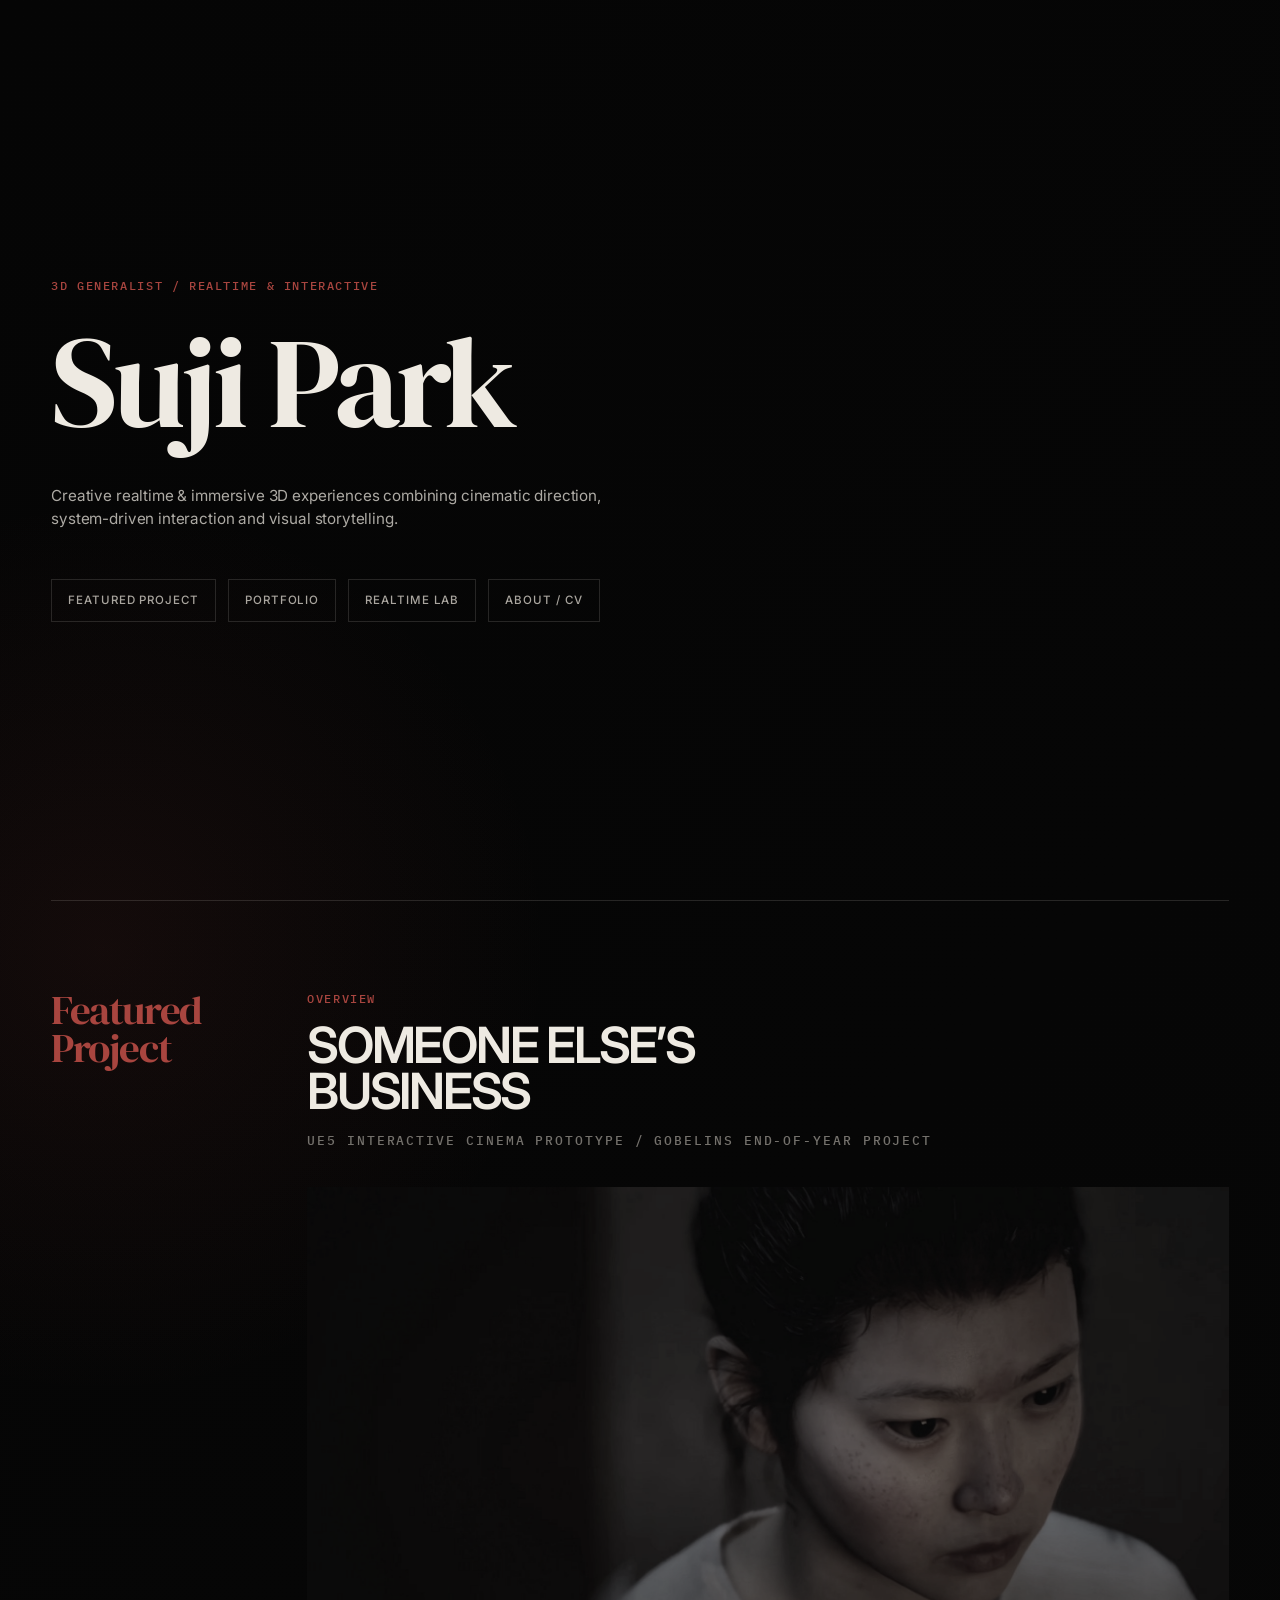
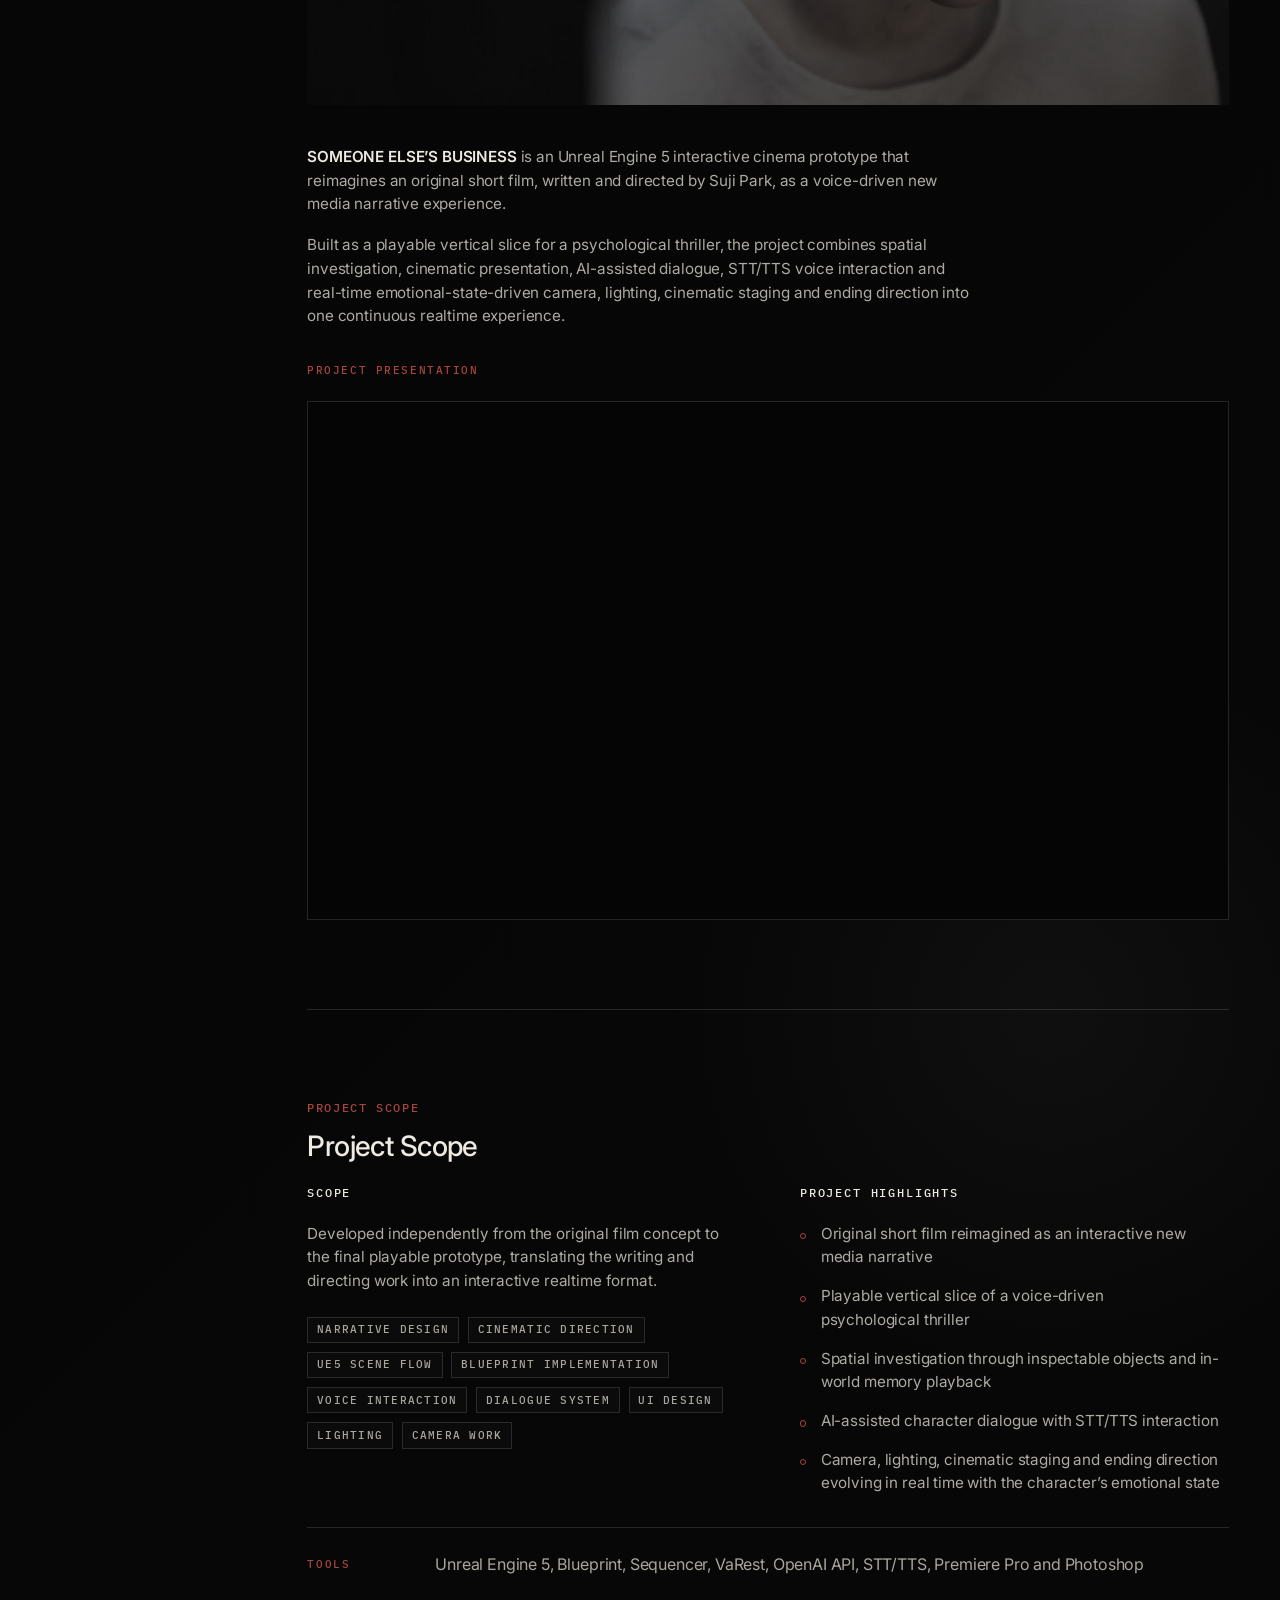
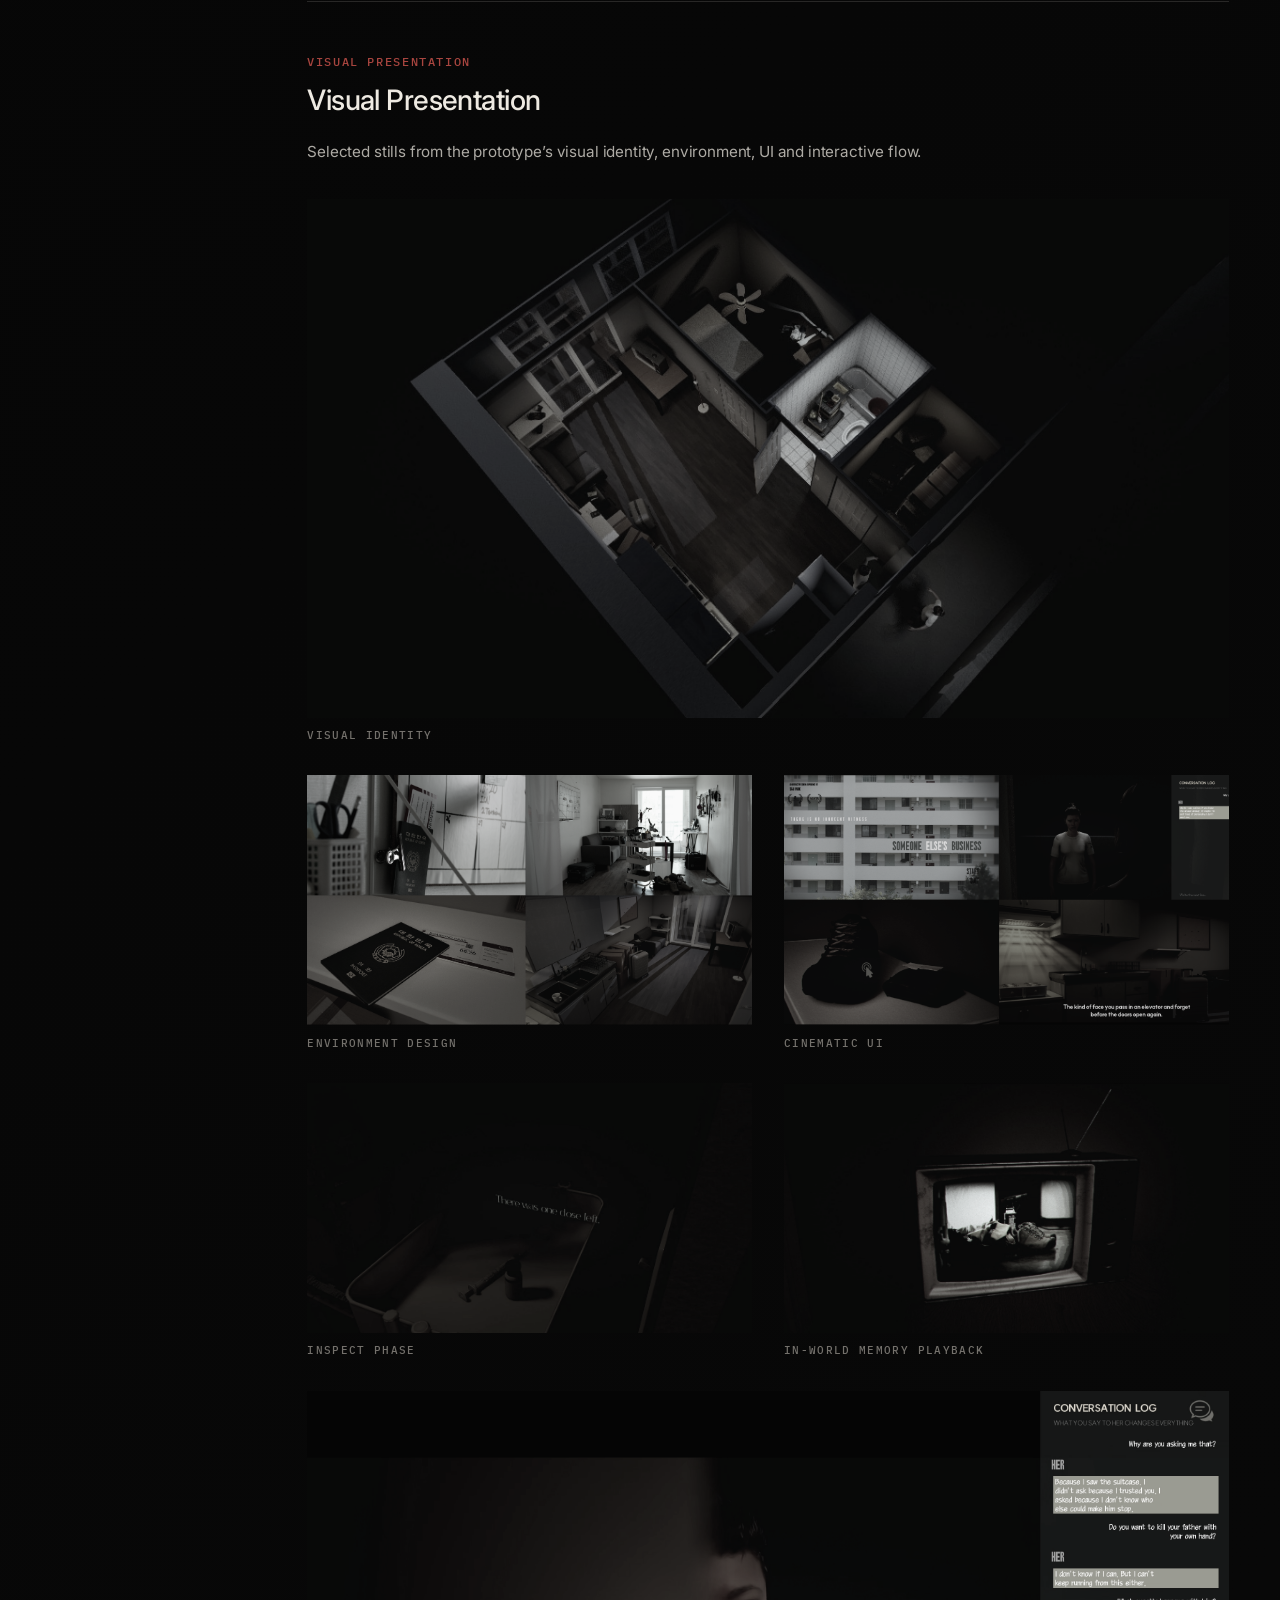
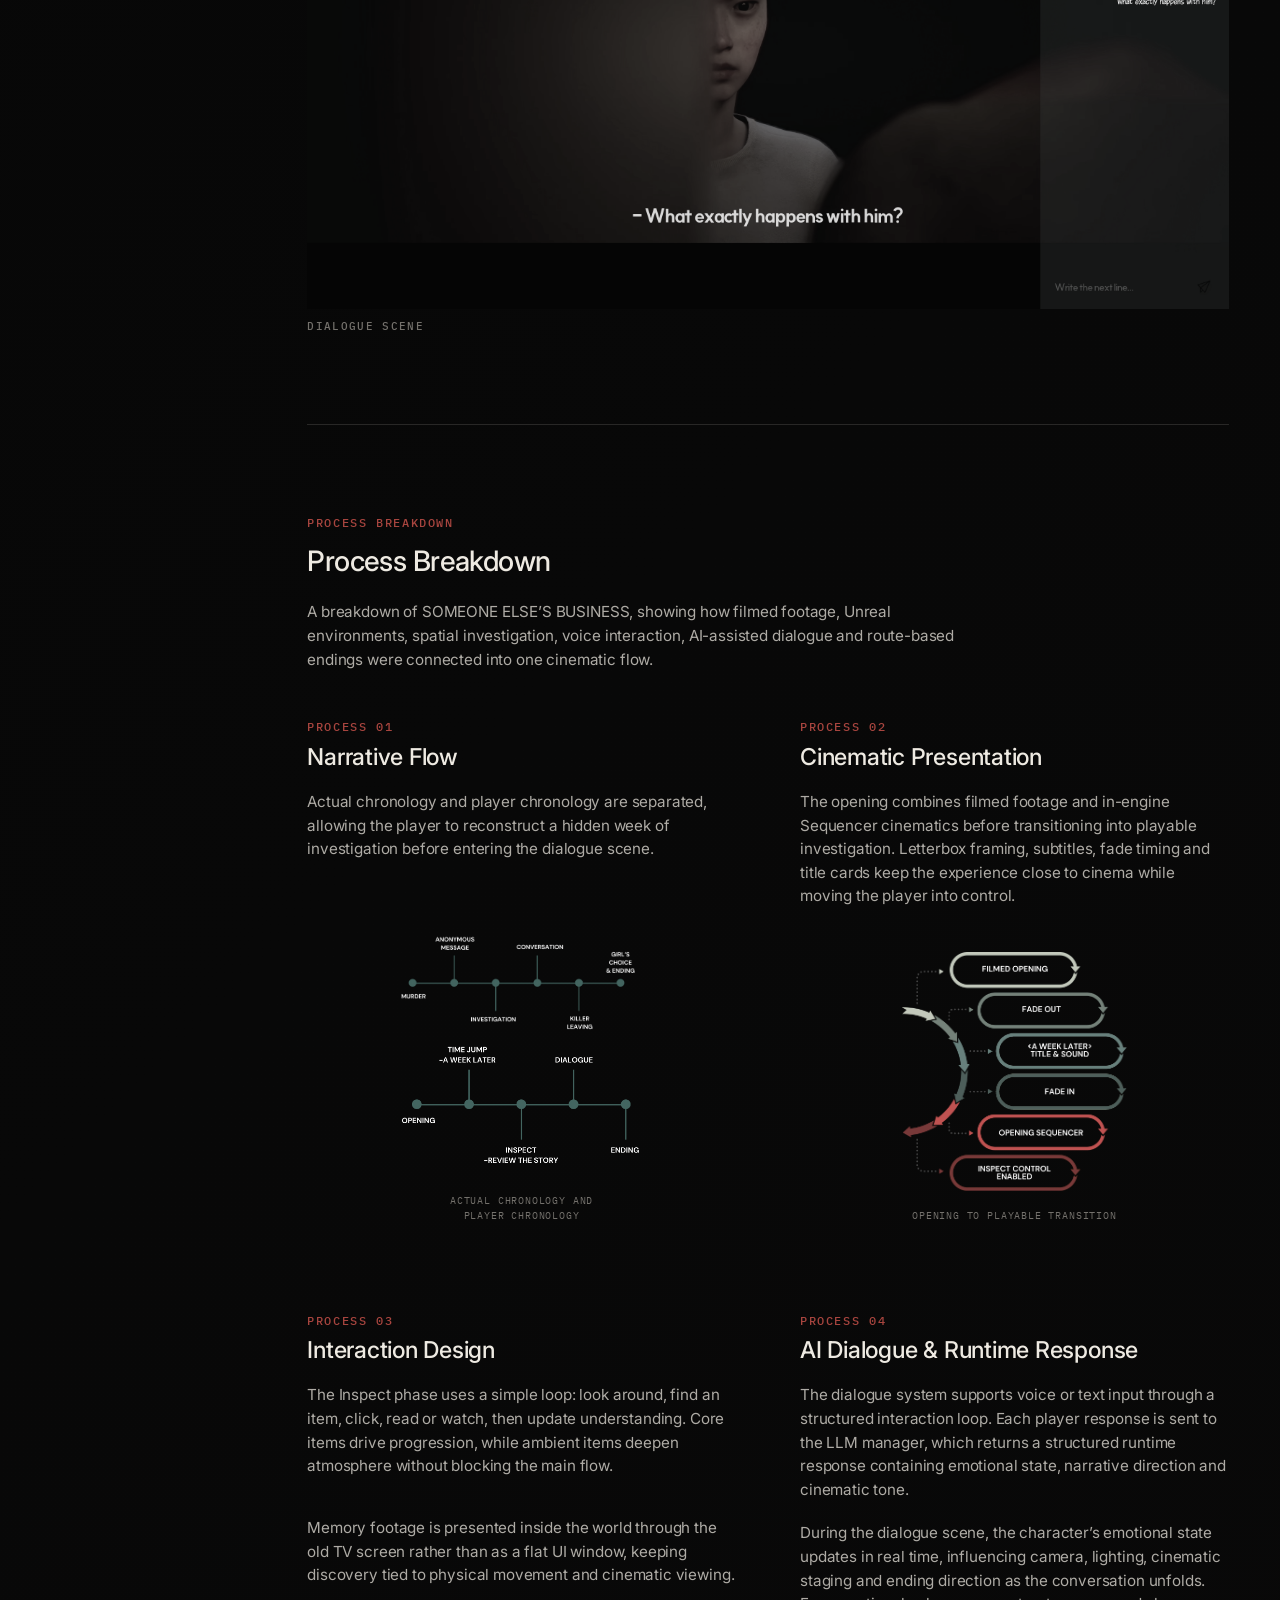
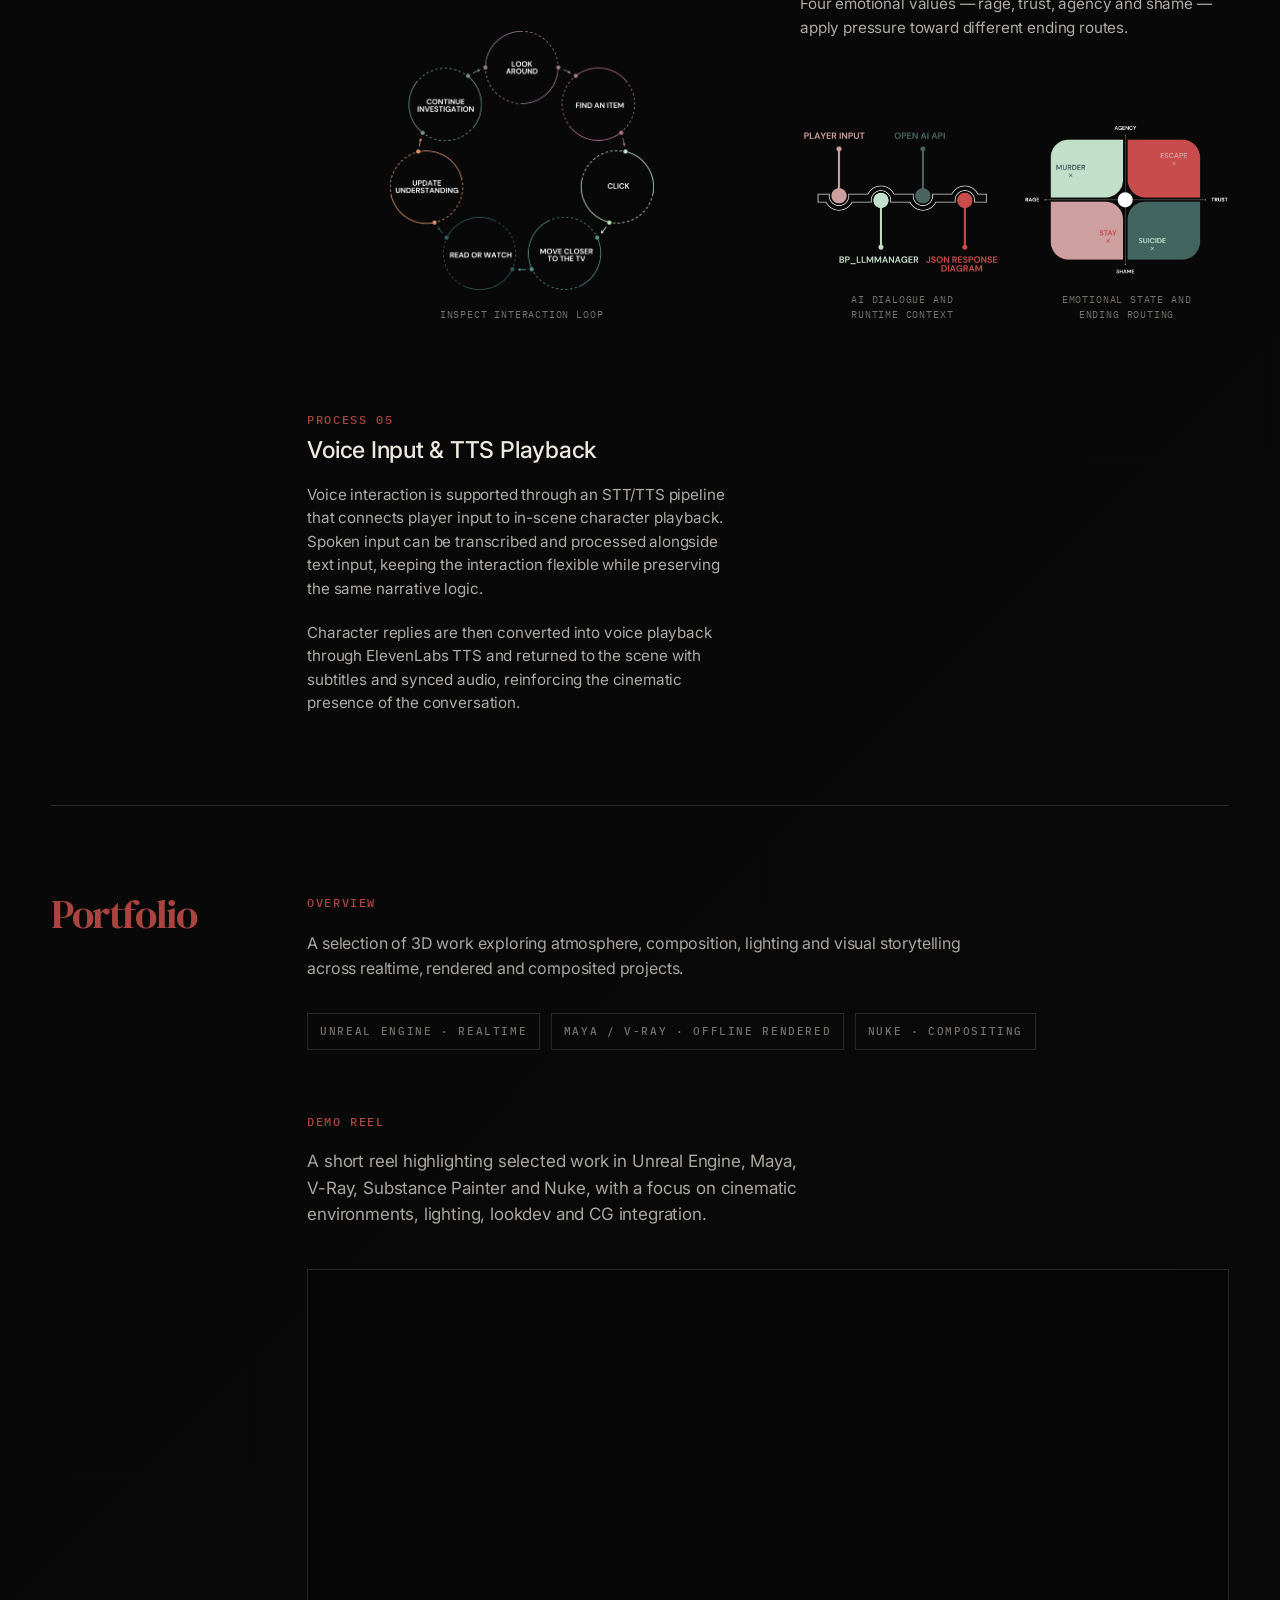
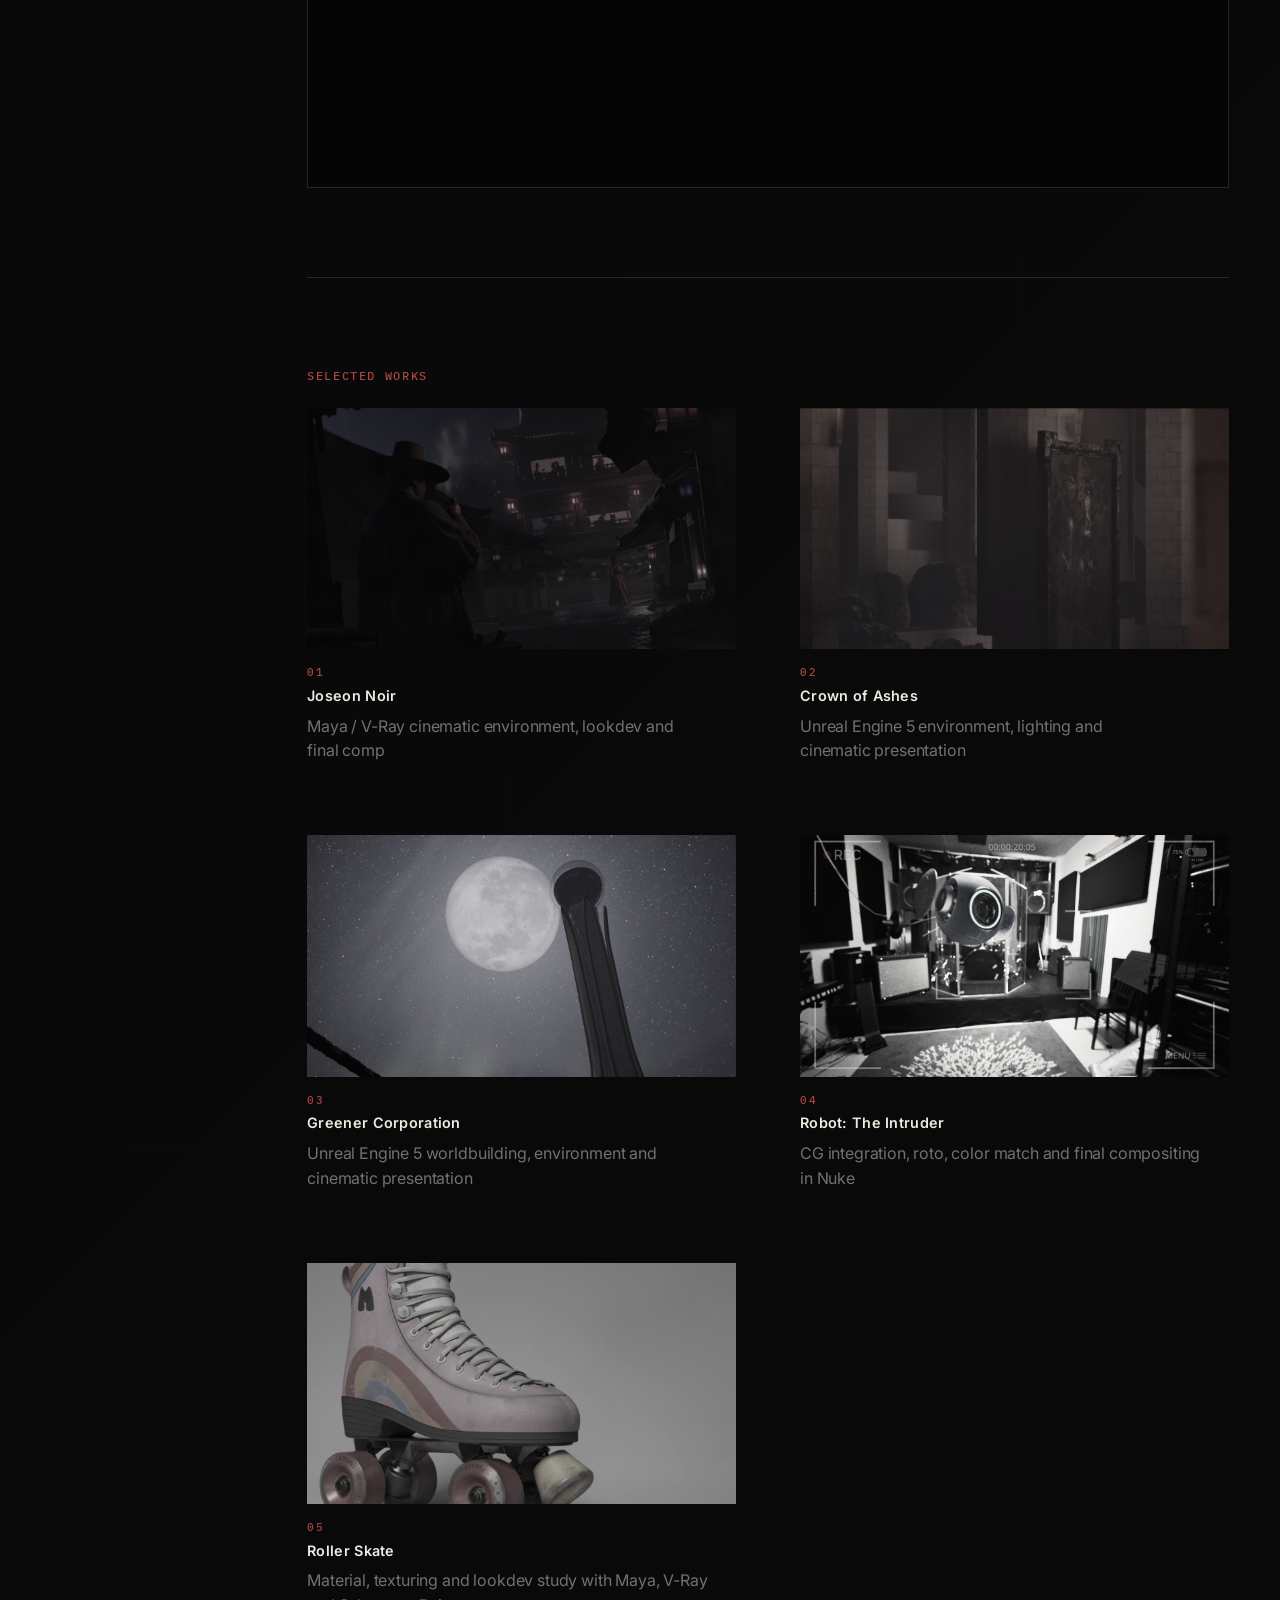
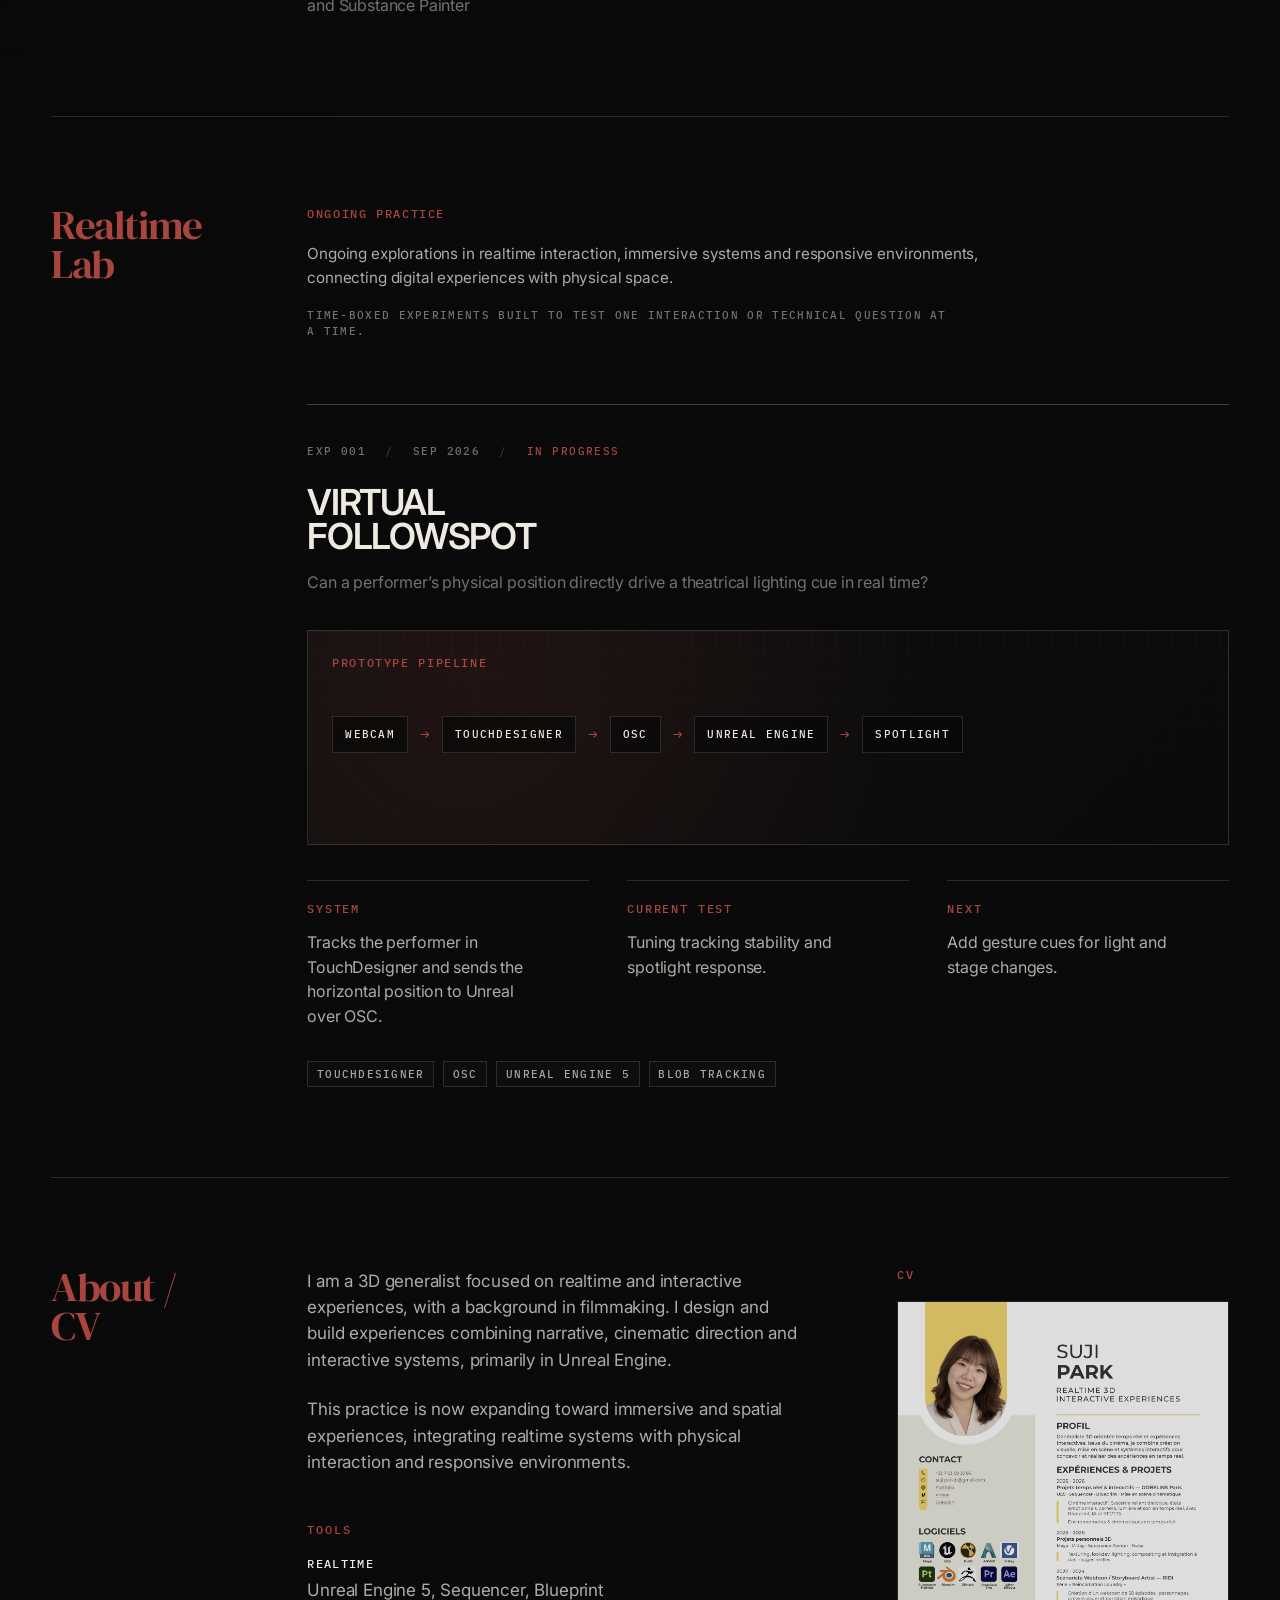
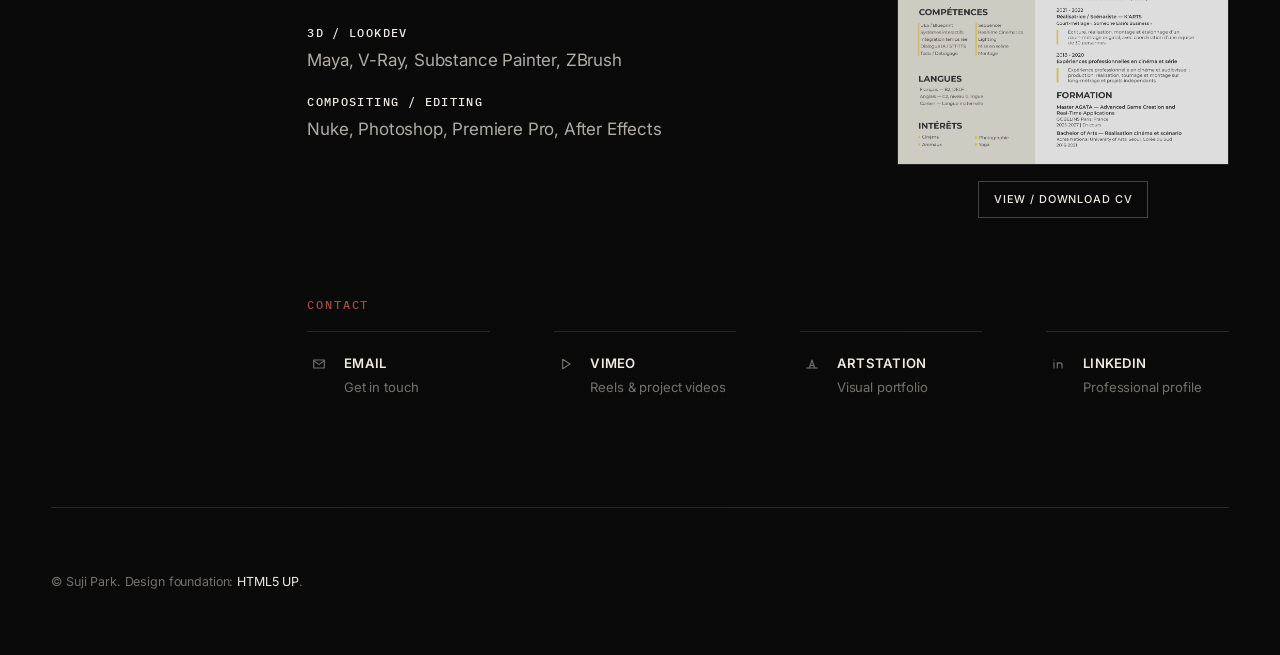
==== commit 2031a4f8: "Float mobile process thumbnails with copy" ====
--- a/index.html
+++ b/index.html
@@ -13,7 +13,7 @@
 		<meta name="viewport" content="width=device-width, initial-scale=1" />
 		<meta name="description" content="The portfolio of Suji Park, a 3D generalist focused on realtime and interactive experiences, primarily in Unreal Engine 5." />
 		<meta name="theme-color" content="#080808" />
-		<link rel="stylesheet" href="assets/css/main.css?v=20260912-18" />
+		<link rel="stylesheet" href="assets/css/main.css?v=20260912-20" />
 	</head>
 	<body>
 		<a class="skip-link" href="#featured-project">Skip to portfolio content</a>
@@ -159,44 +159,44 @@
 									<div class="process-copy">
 										<span class="process-kicker">Process 01</span>
 										<h3>Narrative Flow</h3>
+										<figure class="process-diagram process-diagram--standard process-diagram--stacked">
+											<div class="process-diagram__media">
+												<img src="images/seb_actual_chronology.jpg" alt="Actual chronology of the narrative" />
+												<img src="images/seb_player_chronology.jpg" alt="Player chronology experienced by the player" />
+											</div>
+											<figcaption data-mobile-caption="Chronology">Actual chronology and player chronology</figcaption>
+										</figure>
 										<p>Actual chronology and player chronology are separated, allowing the player to reconstruct a hidden week of investigation before entering the dialogue scene.</p>
 									</div>
-									<figure class="process-diagram process-diagram--standard process-diagram--stacked">
-										<div class="process-diagram__media">
-											<img src="images/seb_actual_chronology.jpg" alt="Actual chronology of the narrative" />
-											<img src="images/seb_player_chronology.jpg" alt="Player chronology experienced by the player" />
-										</div>
-										<figcaption>Actual chronology and player chronology</figcaption>
-									</figure>
 								</section>
 
 								<section class="process-block process-item--02">
 									<div class="process-copy">
 										<span class="process-kicker">Process 02</span>
 										<h3>Cinematic Presentation</h3>
+										<figure class="process-diagram process-diagram--compact">
+											<div class="process-diagram__media">
+												<img src="images/seb_intro_cinematics_flow.jpg" alt="Opening to playable transition flow for SOMEONE ELSE’S BUSINESS" />
+											</div>
+											<figcaption data-mobile-caption="Opening Flow">Opening to playable transition</figcaption>
+										</figure>
 										<p>The opening combines filmed footage and in-engine Sequencer cinematics before transitioning into playable investigation. Letterbox framing, subtitles, fade timing and title cards keep the experience close to cinema while moving the player into control.</p>
 									</div>
-									<figure class="process-diagram process-diagram--compact">
-										<div class="process-diagram__media">
-											<img src="images/seb_intro_cinematics_flow.jpg" alt="Opening to playable transition flow for SOMEONE ELSE’S BUSINESS" />
-										</div>
-										<figcaption>Opening to playable transition</figcaption>
-									</figure>
 								</section>
 
 								<section class="process-block process-item--03">
 									<div class="process-copy">
 										<span class="process-kicker">Process 03</span>
 										<h3>Interaction Design</h3>
+										<figure class="process-diagram">
+											<div class="process-diagram__media">
+												<img src="images/seb_inspect_loop.jpg" alt="Inspect interaction loop diagram for SOMEONE ELSE’S BUSINESS" />
+											</div>
+											<figcaption data-mobile-caption="Inspect Loop">Inspect interaction loop</figcaption>
+										</figure>
 										<p>The Inspect phase uses a simple loop: look around, find an item, click, read or watch, then update understanding. Core items drive progression, while ambient items deepen atmosphere without blocking the main flow.</p>
 										<p>Memory footage is presented inside the world through the old TV screen rather than as a flat UI window, keeping discovery tied to physical movement and cinematic viewing.</p>
 									</div>
-									<figure class="process-diagram">
-										<div class="process-diagram__media">
-											<img src="images/seb_inspect_loop.jpg" alt="Inspect interaction loop diagram for SOMEONE ELSE’S BUSINESS" />
-										</div>
-										<figcaption>Inspect interaction loop</figcaption>
-									</figure>
 								</section>
 
 								<section class="process-block process-item--04">
--- a/assets/css/main.css
+++ b/assets/css/main.css
@@ -951,6 +951,38 @@
 		padding-top: 2.75rem;
 	}
 
+	.process-item--01 > .process-copy,
+	.process-item--02 > .process-copy,
+	.process-item--03 > .process-copy {
+		flex: 1 1 auto;
+		display: flex;
+		flex-direction: column;
+	}
+
+	.process-item--01 .process-copy > .process-diagram,
+	.process-item--02 .process-copy > .process-diagram,
+	.process-item--03 .process-copy > .process-diagram {
+		order: 3;
+		margin-top: auto;
+		padding-top: 2.75rem;
+		align-self: center;
+	}
+
+	.process-item--01 .process-copy > p,
+	.process-item--02 .process-copy > p,
+	.process-item--03 .process-copy > p {
+		order: 2;
+	}
+
+	.process-item--01 .process-copy > .process-kicker,
+	.process-item--02 .process-copy > .process-kicker,
+	.process-item--03 .process-copy > .process-kicker,
+	.process-item--01 .process-copy > h3,
+	.process-item--02 .process-copy > h3,
+	.process-item--03 .process-copy > h3 {
+		order: 1;
+	}
+
 	.process-item--04 > .process-copy:first-child {
 		order: 1;
 	}
@@ -1623,46 +1655,77 @@
 		align-content: normal;
 	}
 
-	/* Processes 01–03: full-width copy, compact right-aligned diagram underneath. */
+	/* Processes 01–03: floated technical thumbnails let body copy keep its reading width. */
 	.process-item--01,
 	.process-item--02,
 	.process-item--03 {
-		display: flex;
-		flex-direction: column;
+		display: block;
 	}
 
 	.process-item--01 .process-copy,
 	.process-item--02 .process-copy,
 	.process-item--03 .process-copy {
-		display: block;
+		display: flow-root;
 		width: 100%;
 		max-width: none;
 	}
 
-	.process-item--01 > .process-diagram,
-	.process-item--02 > .process-diagram,
-	.process-item--03 > .process-diagram {
-		margin: 1.15rem 0 0 auto;
-		justify-self: end;
-		align-self: flex-end;
-	}
-
-	.process-item--01 > .process-diagram {
-		width: min(42vw, 165px);
-	}
-
-	.process-item--02 > .process-diagram {
-		width: min(38vw, 150px);
-	}
-
-	.process-item--03 > .process-diagram {
-		width: min(42vw, 165px);
+	.process-item--01 .process-copy > .process-diagram,
+	.process-item--02 .process-copy > .process-diagram,
+	.process-item--03 .process-copy > .process-diagram {
+		float: right;
+		clear: right;
+		margin: 0.1rem 0 0.65rem 0.9rem;
+		padding: 0;
+		align-self: auto;
+	}
+
+	.process-item--01 .process-copy > .process-diagram {
+		width: 110px;
+	}
+
+	.process-item--02 .process-copy > .process-diagram {
+		width: 96px;
+	}
+
+	.process-item--03 .process-copy > .process-diagram {
+		width: 110px;
+	}
+
+	.process-item--01 .process-diagram__media::after,
+	.process-item--02 .process-diagram__media::after,
+	.process-item--03 .process-diagram__media::after {
+		right: -0.45rem;
+		bottom: -0.45rem;
+		width: 1.35rem;
+		height: 1.35rem;
+		font-size: 0.66rem;
 	}
 
 	.process-item--01 .process-diagram figcaption,
 	.process-item--02 .process-diagram figcaption,
 	.process-item--03 .process-diagram figcaption {
-		margin-top: 0.7rem;
+		margin-top: 0.55rem;
+		font-size: 0;
+		line-height: 0;
+		letter-spacing: 0;
+	}
+
+	.process-item--01 .process-diagram figcaption::after,
+	.process-item--02 .process-diagram figcaption::after,
+	.process-item--03 .process-diagram figcaption::after {
+		content: attr(data-mobile-caption);
+		font-family: var(--font-mono);
+		font-size: 0.55rem;
+		line-height: 1.35;
+		letter-spacing: 0.07em;
+		text-transform: uppercase;
+	}
+
+	.process-item--01 .process-copy > p,
+	.process-item--02 .process-copy > p,
+	.process-item--03 .process-copy > p {
+		margin-top: 0;
 	}
 
 	.process-item--04 {
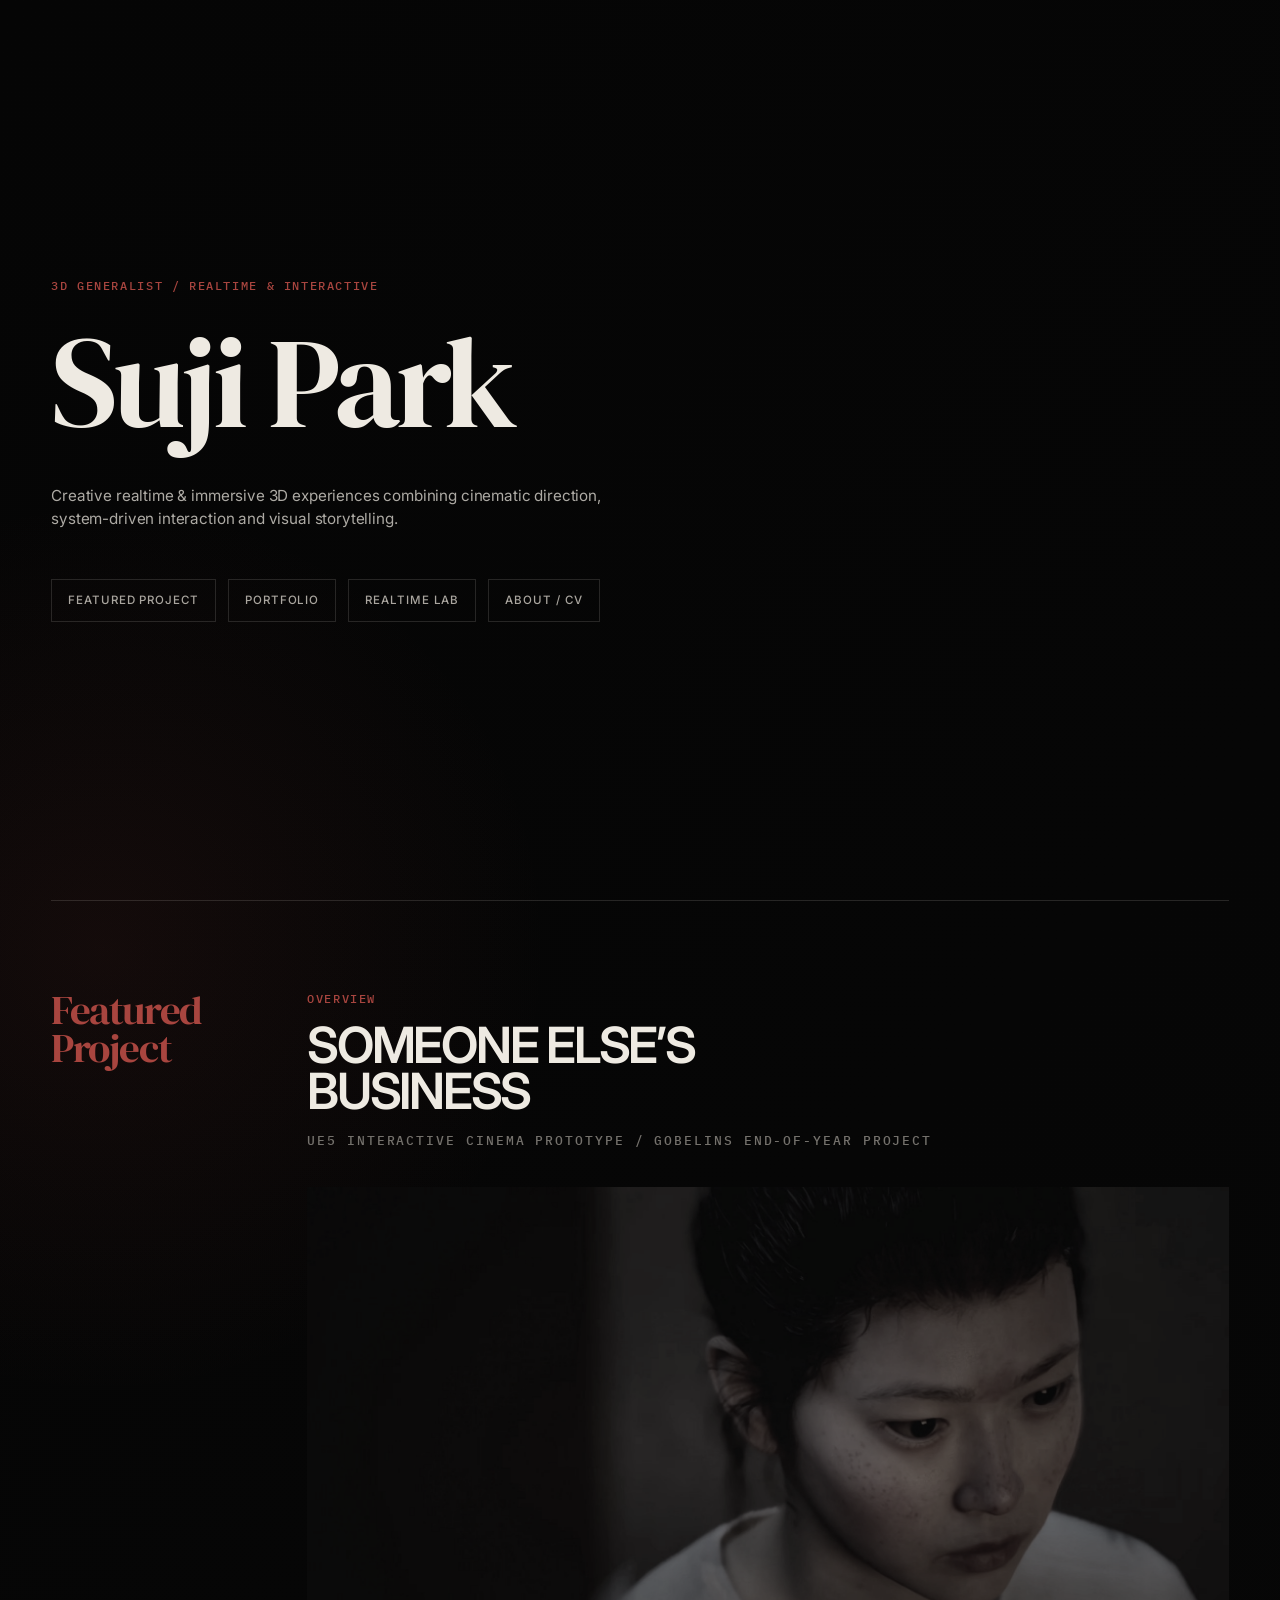
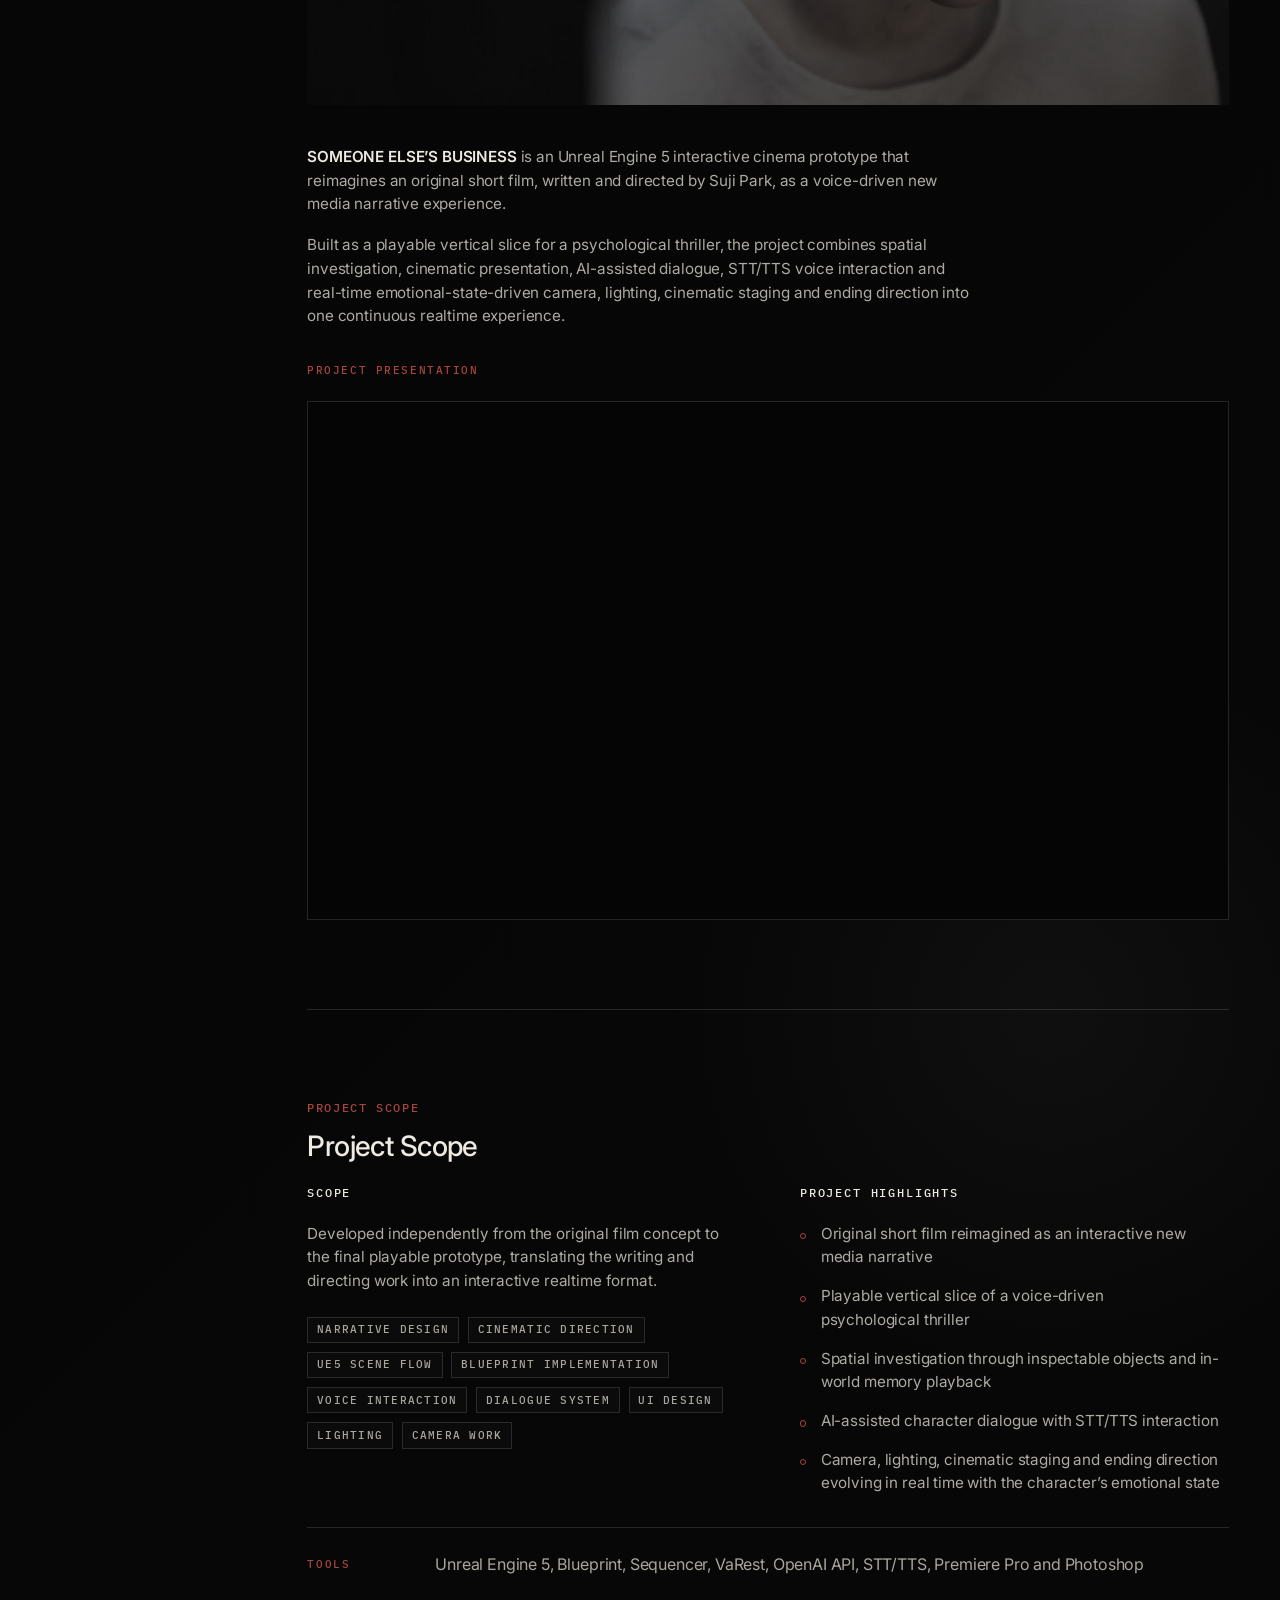
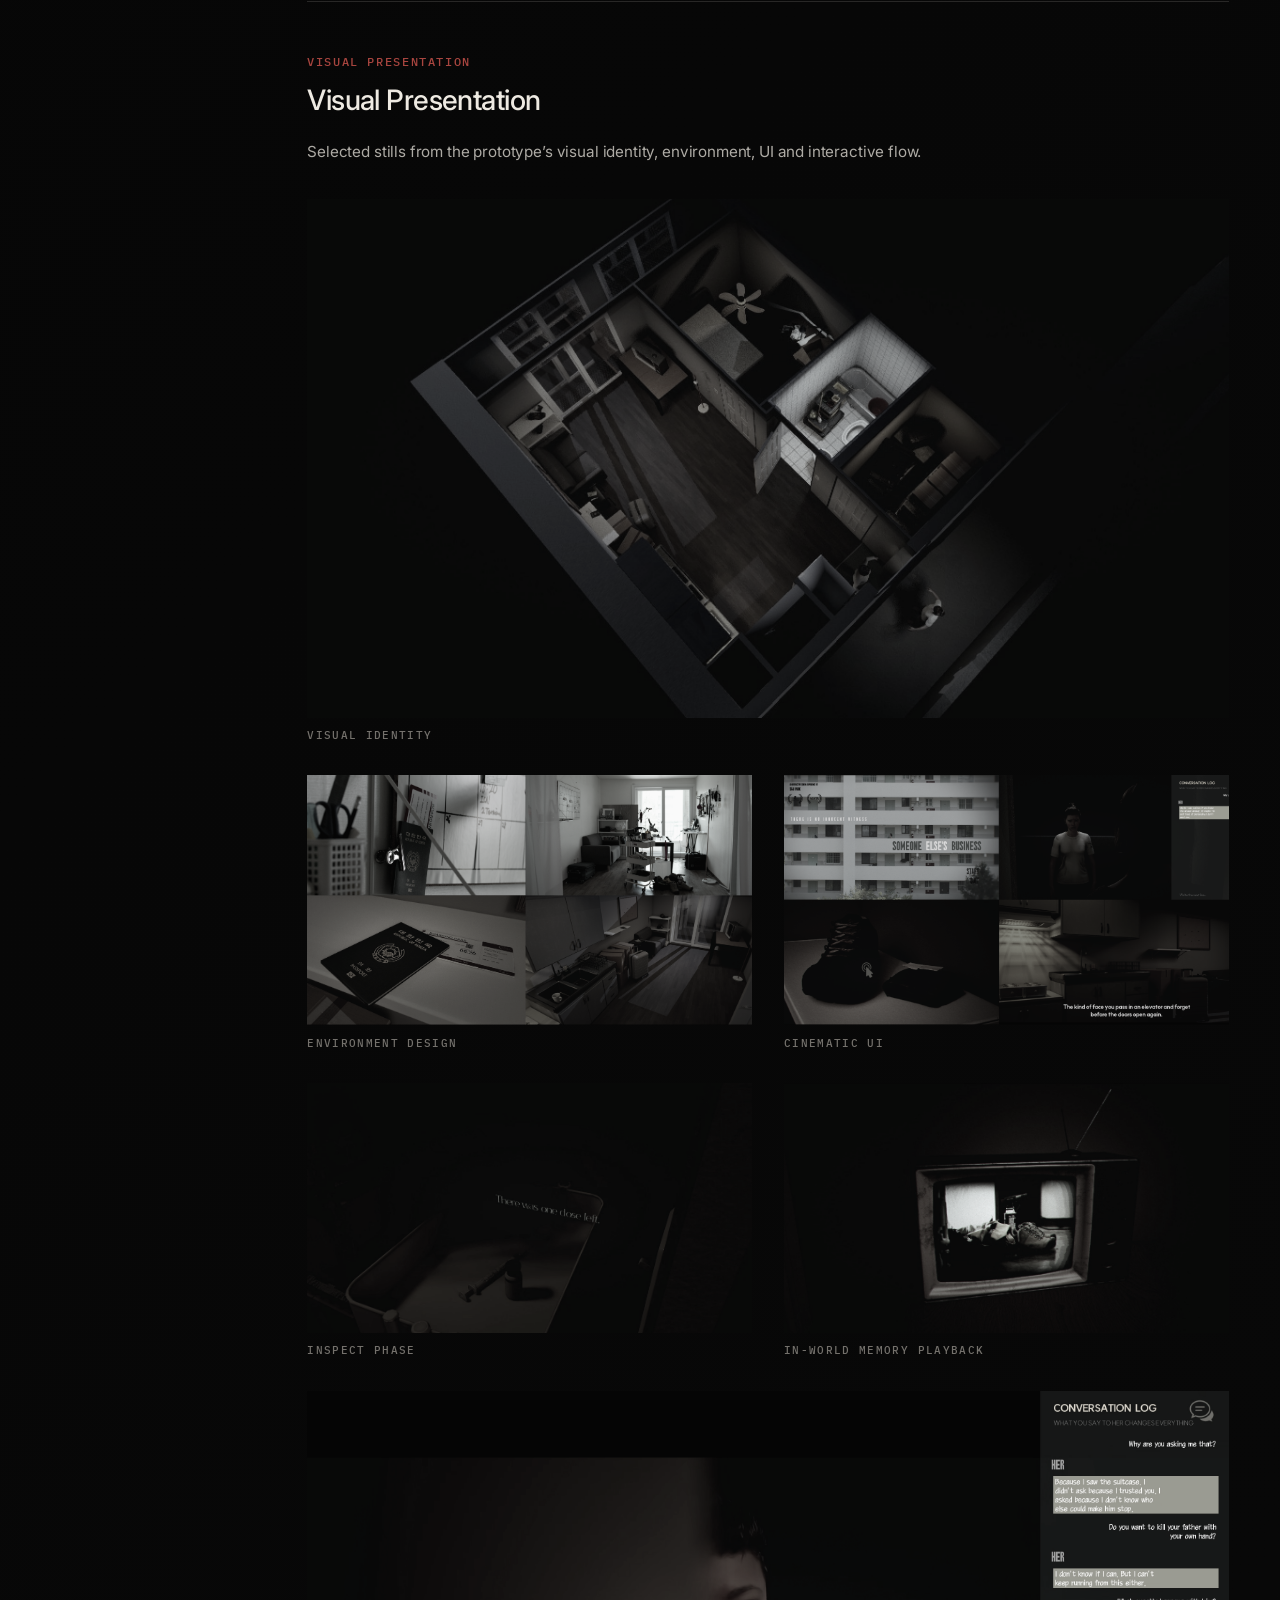
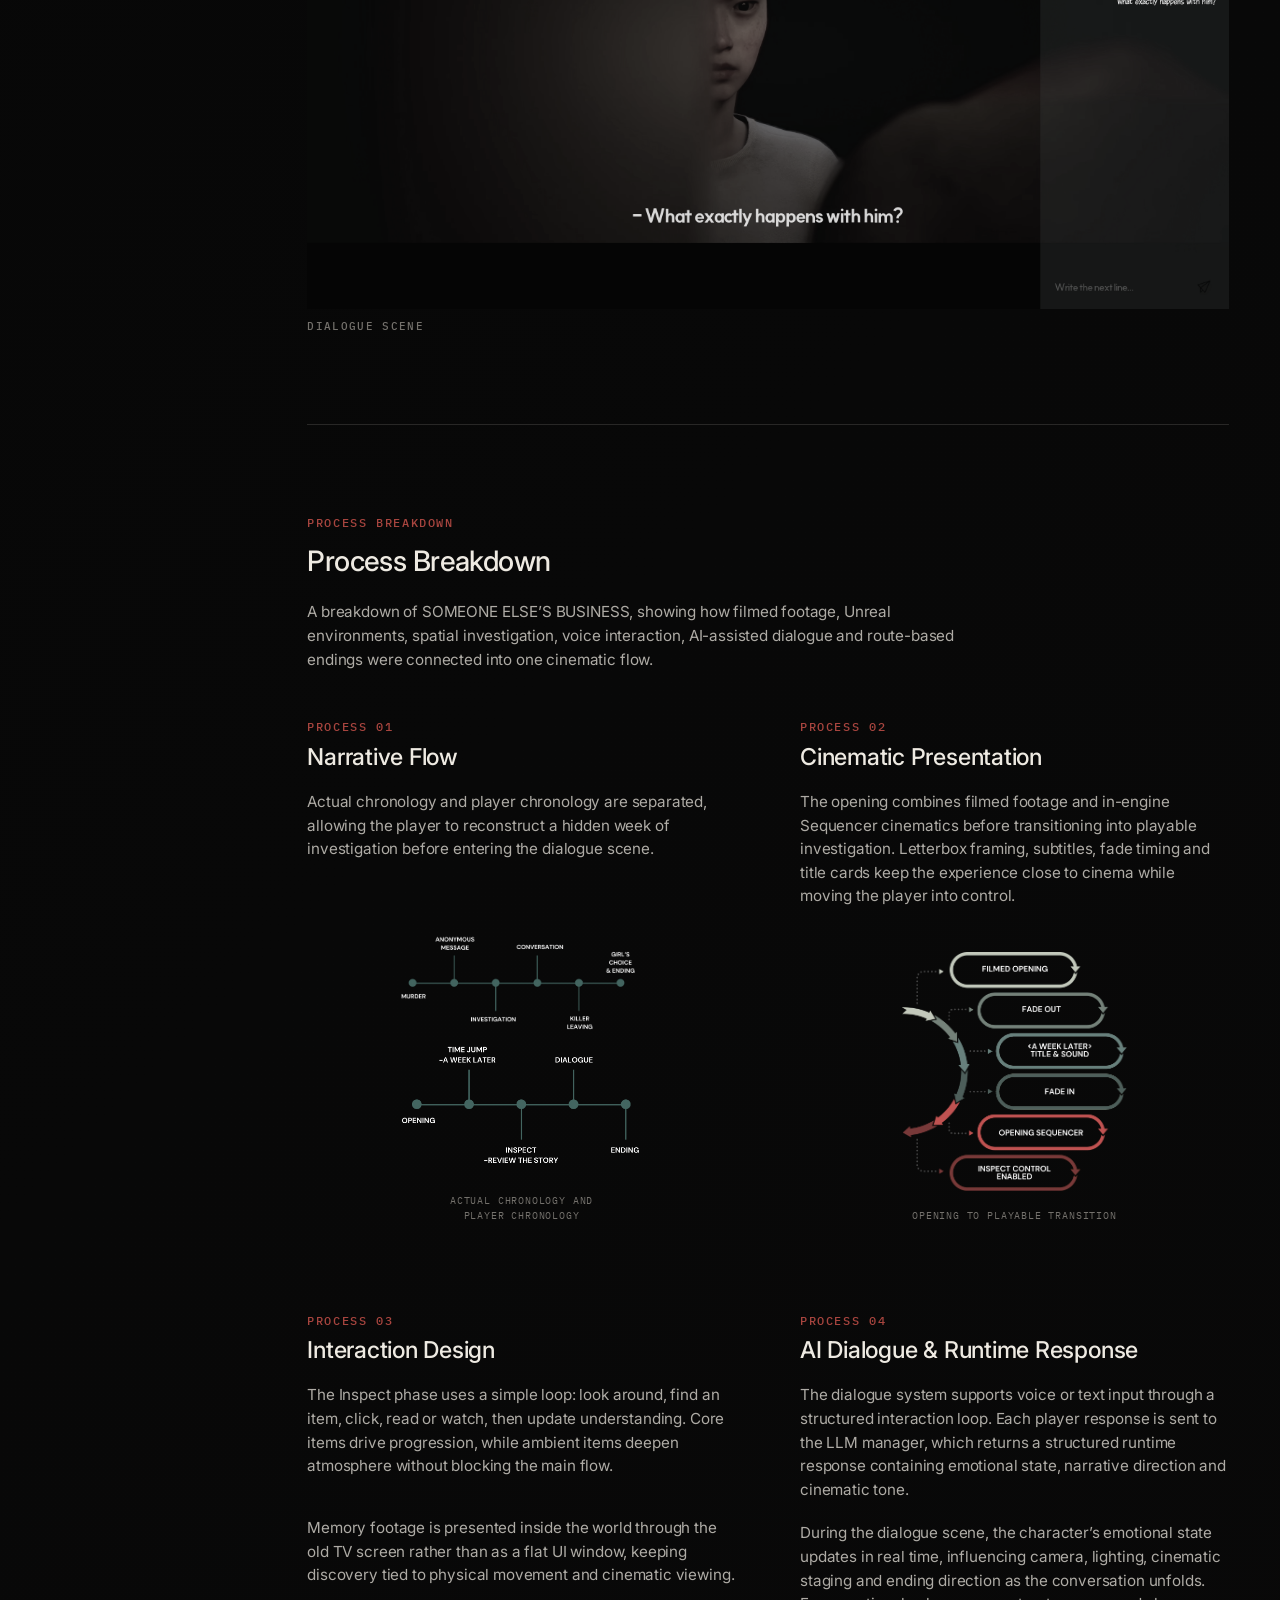
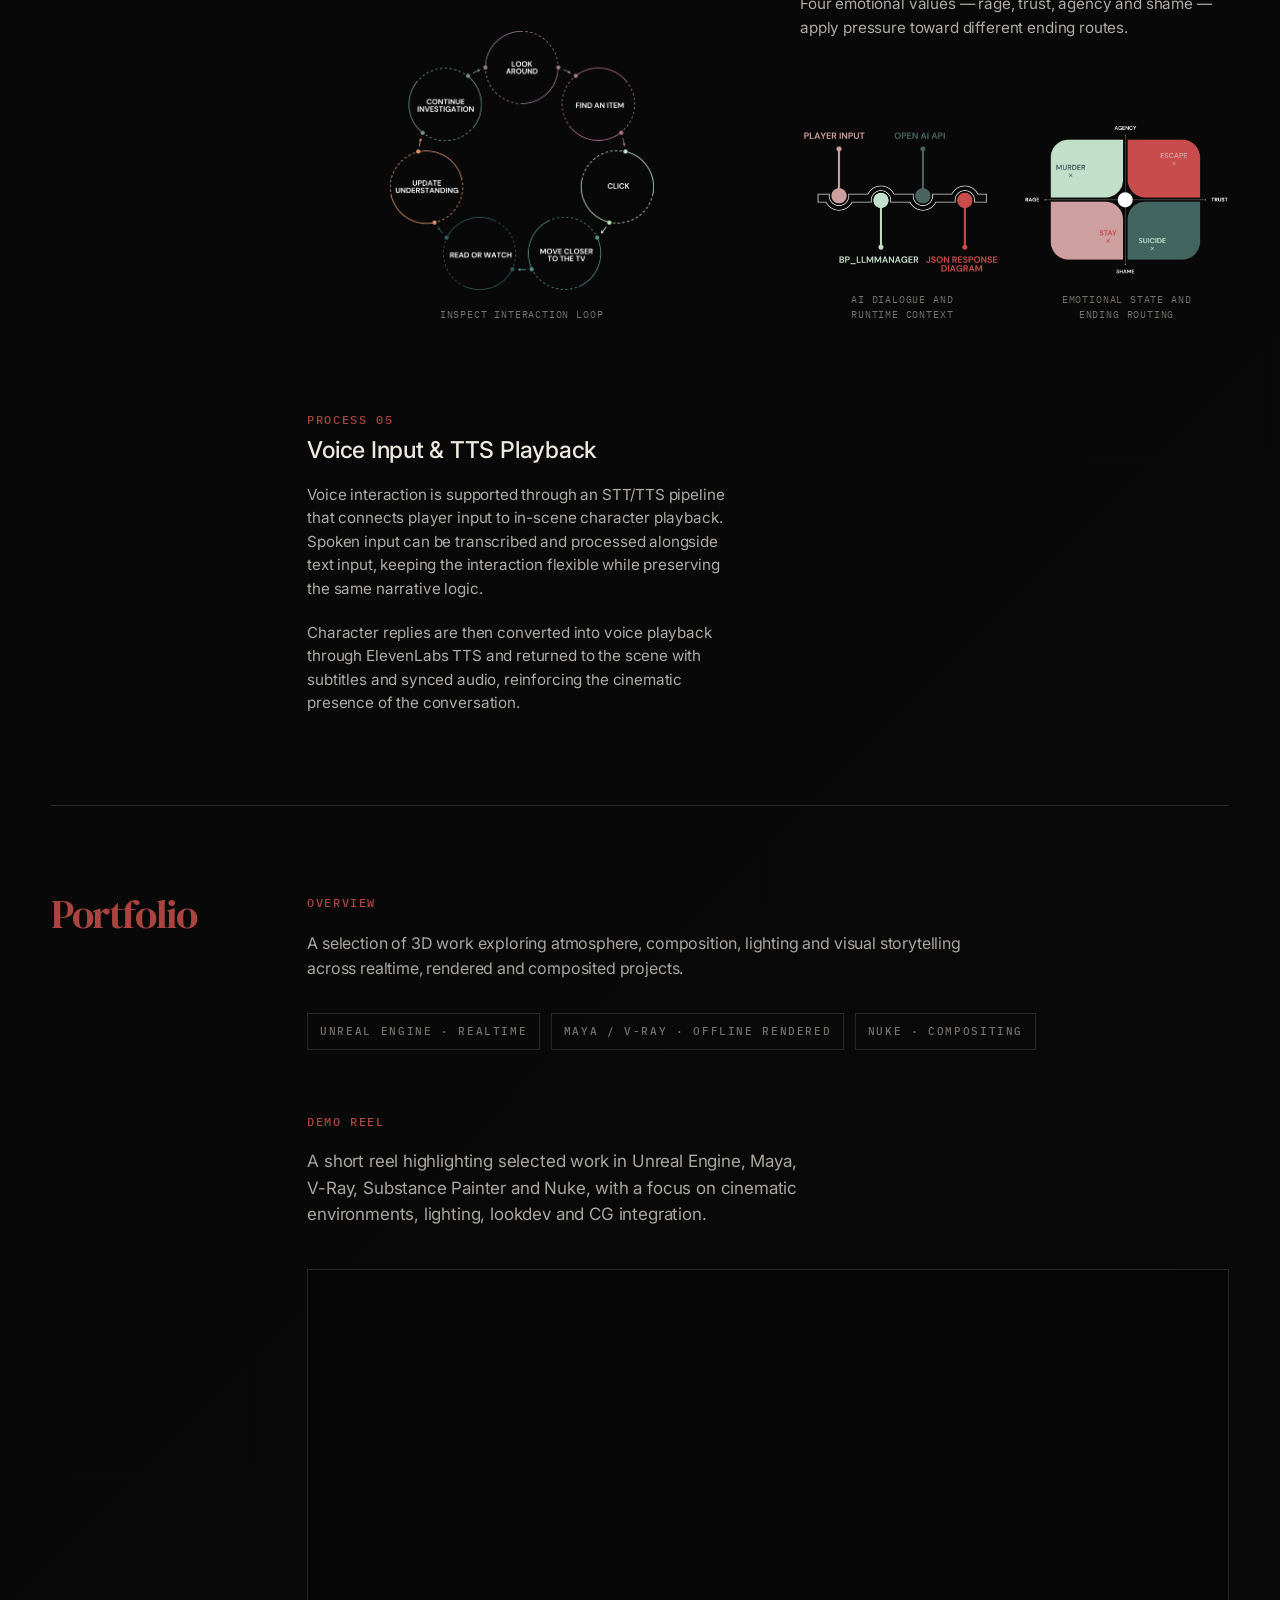
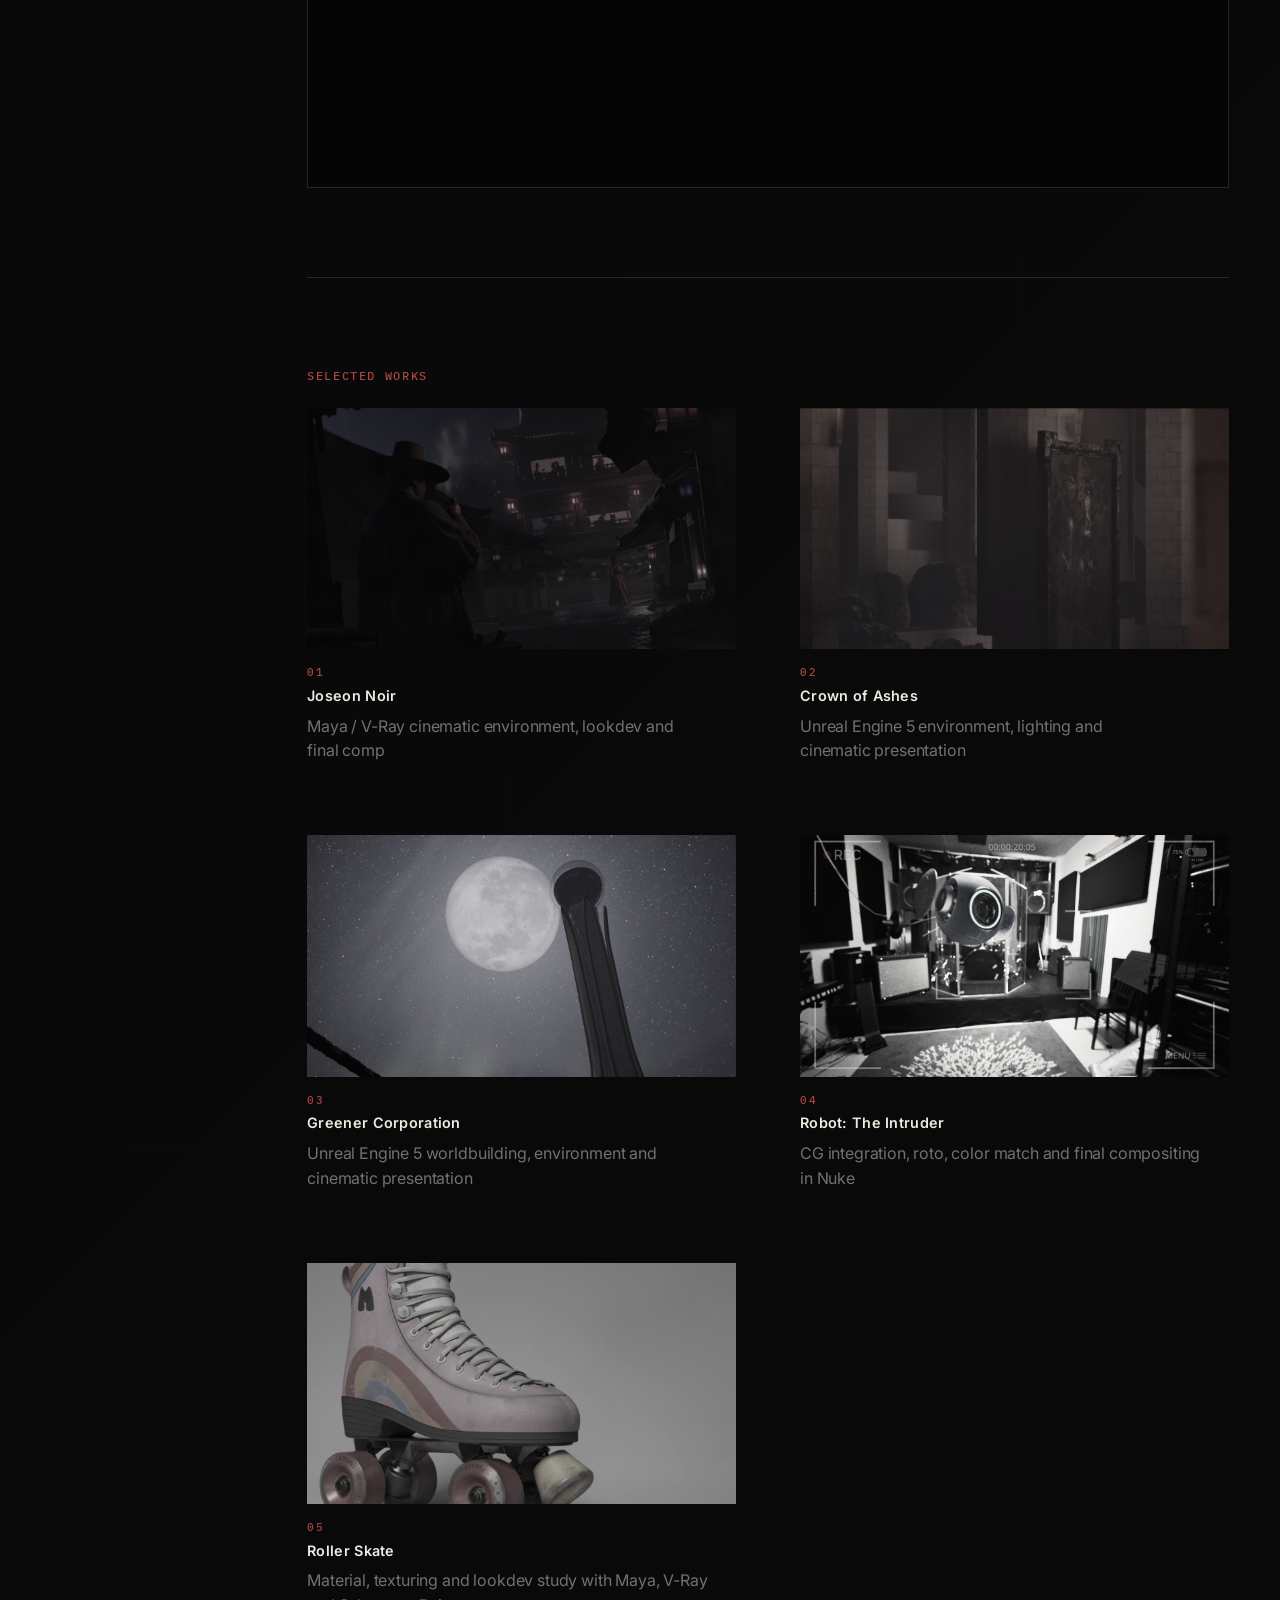
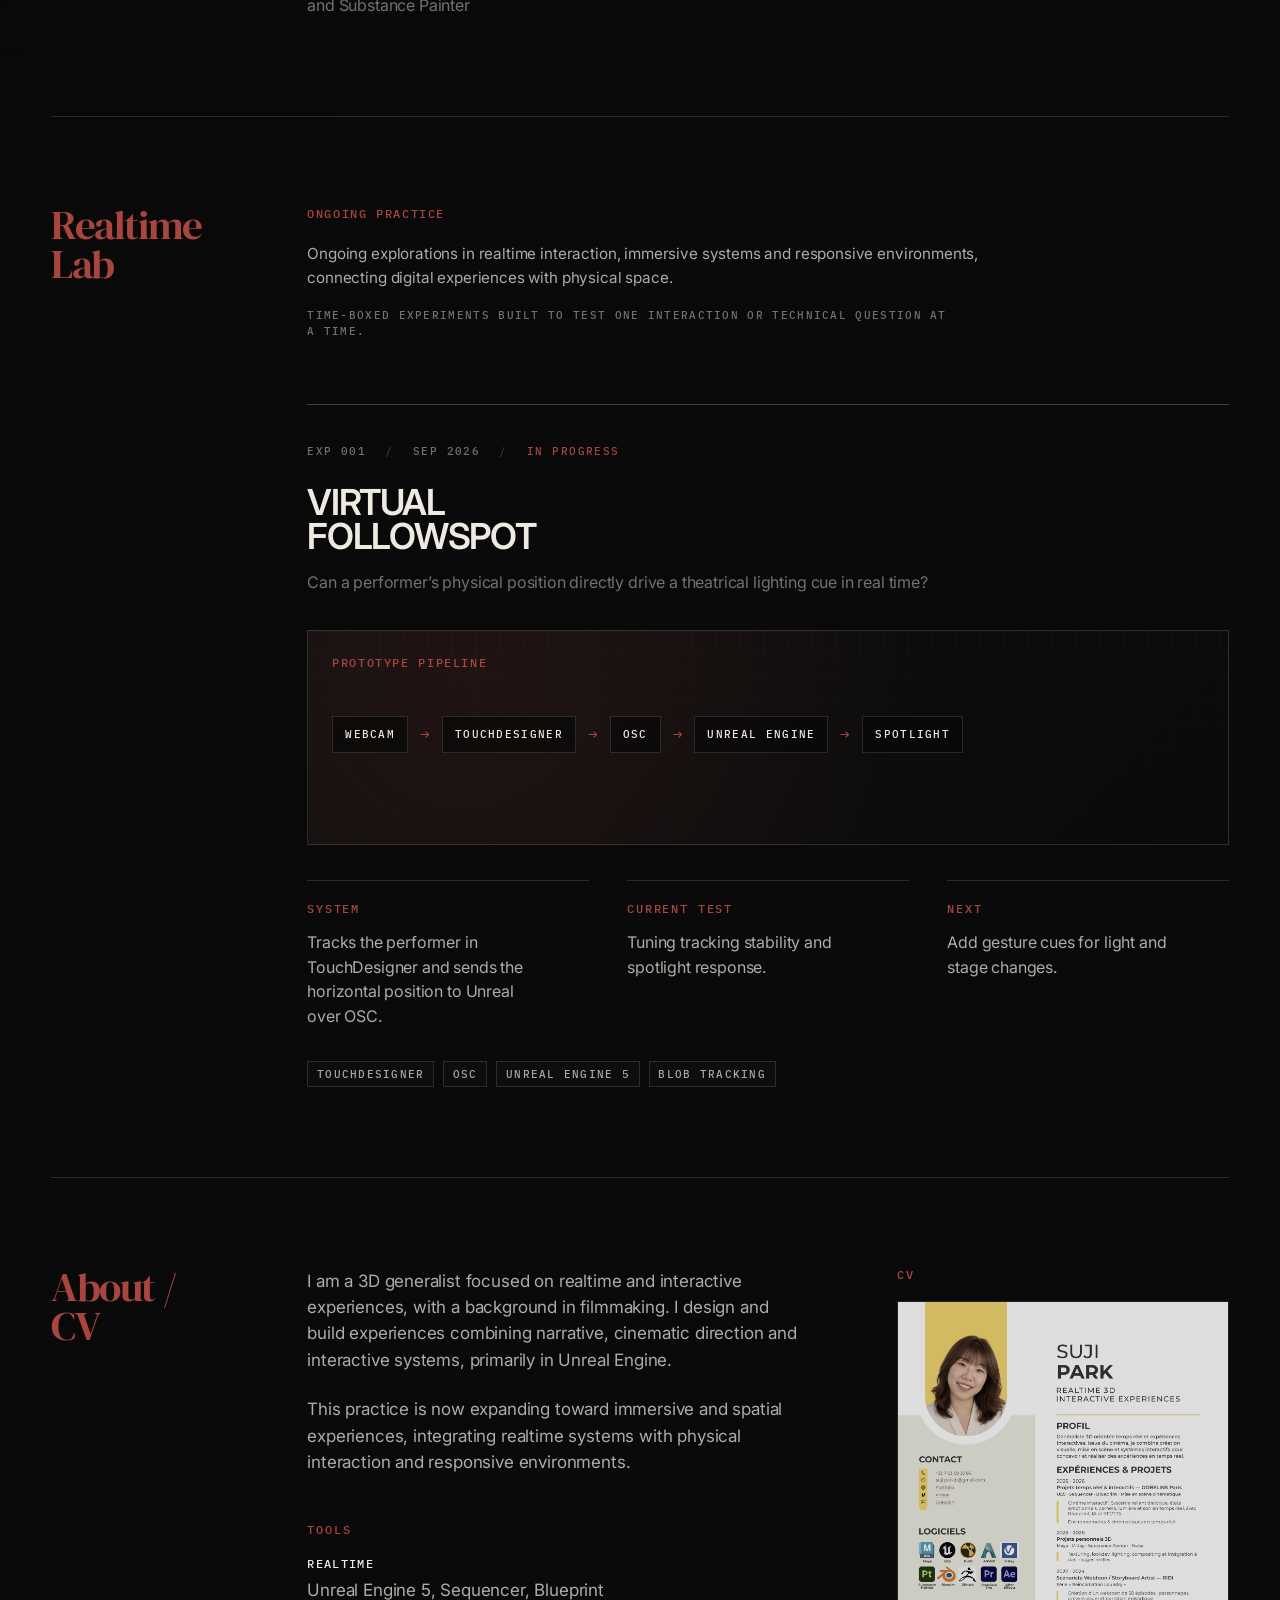
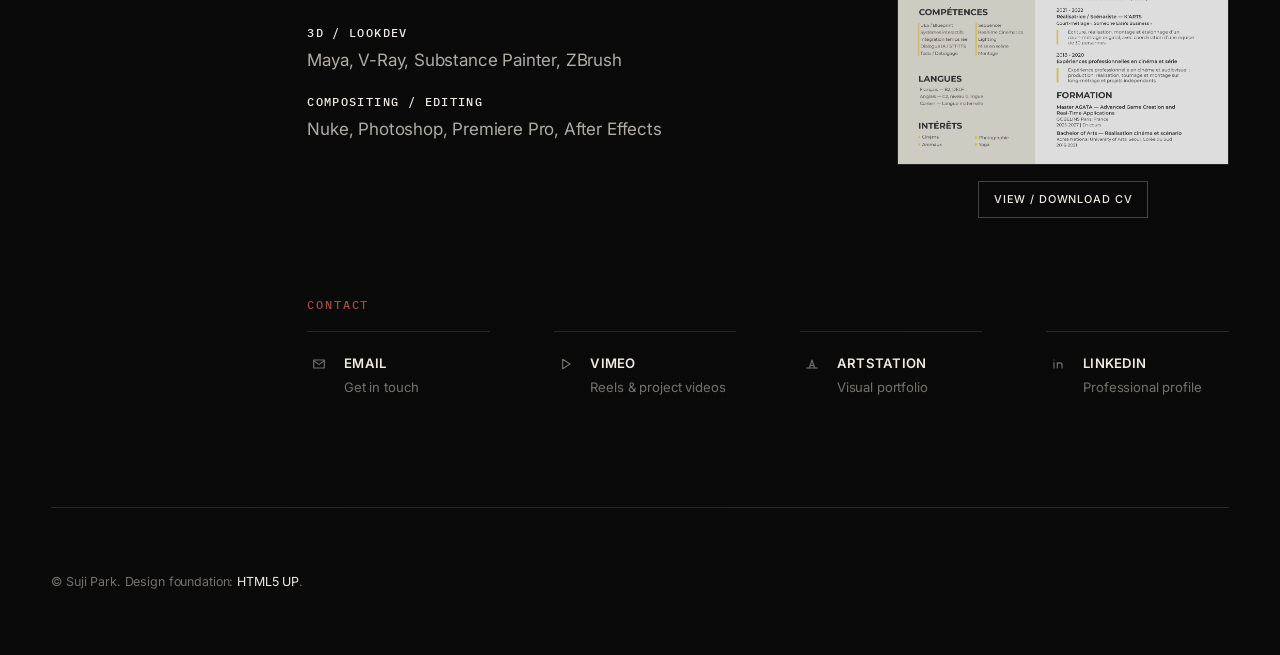
==== commit 4e7f0074: "Anchor mobile process diagrams near copy end" ====
--- a/index.html
+++ b/index.html
@@ -13,7 +13,7 @@
 		<meta name="viewport" content="width=device-width, initial-scale=1" />
 		<meta name="description" content="The portfolio of Suji Park, a 3D generalist focused on realtime and interactive experiences, primarily in Unreal Engine 5." />
 		<meta name="theme-color" content="#080808" />
-		<link rel="stylesheet" href="assets/css/main.css?v=20260912-20" />
+		<link rel="stylesheet" href="assets/css/main.css?v=20260912-22" />
 	</head>
 	<body>
 		<a class="skip-link" href="#featured-project">Skip to portfolio content</a>
@@ -166,7 +166,7 @@
 											</div>
 											<figcaption data-mobile-caption="Chronology">Actual chronology and player chronology</figcaption>
 										</figure>
-										<p>Actual chronology and player chronology are separated, allowing the player to reconstruct a hidden week of investigation before entering the dialogue scene.</p>
+										<p>Actual chronology and player chronology are separated, allowing the player to<span class="process-diagram-anchor" aria-hidden="true"></span> reconstruct a hidden week of investigation before entering the dialogue scene.</p>
 									</div>
 								</section>
 
@@ -180,7 +180,7 @@
 											</div>
 											<figcaption data-mobile-caption="Opening Flow">Opening to playable transition</figcaption>
 										</figure>
-										<p>The opening combines filmed footage and in-engine Sequencer cinematics before transitioning into playable investigation. Letterbox framing, subtitles, fade timing and title cards keep the experience close to cinema while moving the player into control.</p>
+										<p>The opening combines filmed footage and in-engine Sequencer cinematics before transitioning into playable investigation.<span class="process-diagram-anchor" aria-hidden="true"></span> Letterbox framing, subtitles, fade timing and title cards keep the experience close to cinema while moving the player into control.</p>
 									</div>
 								</section>
 
@@ -194,7 +194,7 @@
 											</div>
 											<figcaption data-mobile-caption="Inspect Loop">Inspect interaction loop</figcaption>
 										</figure>
-										<p>The Inspect phase uses a simple loop: look around, find an item, click, read or watch, then update understanding. Core items drive progression, while ambient items deepen atmosphere without blocking the main flow.</p>
+										<p>The Inspect phase uses a simple loop: look around, find an item, click, read or watch, then update understanding.<span class="process-diagram-anchor" aria-hidden="true"></span> Core items drive progression, while ambient items deepen atmosphere without blocking the main flow.</p>
 										<p>Memory footage is presented inside the world through the old TV screen rather than as a flat UI window, keeping discovery tied to physical movement and cinematic viewing.</p>
 									</div>
 								</section>
@@ -487,6 +487,6 @@
 			</footer>
 		</div>
 
-		<script src="assets/js/main.js?v=20260912-8"></script>
+		<script src="assets/js/main.js?v=20260912-9"></script>
 	</body>
 </html>
--- a/assets/css/main.css
+++ b/assets/css/main.css
@@ -1670,25 +1670,31 @@
 		max-width: none;
 	}
 
-	.process-item--01 .process-copy > .process-diagram,
-	.process-item--02 .process-copy > .process-diagram,
-	.process-item--03 .process-copy > .process-diagram {
+	.process-diagram-anchor {
+		display: none;
+	}
+
+	/* Processes 01–03: on mobile, JS moves each thumbnail to a marker inside the copy
+	   so the diagram begins near the final lines instead of being pushed down with margins. */
+	.process-item--01 .process-diagram.is-mobile-inline,
+	.process-item--02 .process-diagram.is-mobile-inline,
+	.process-item--03 .process-diagram.is-mobile-inline {
 		float: right;
 		clear: right;
-		margin: 0.1rem 0 0.65rem 0.9rem;
+		margin: 0.1rem 0 0.55rem 0.9rem;
 		padding: 0;
 		align-self: auto;
 	}
 
-	.process-item--01 .process-copy > .process-diagram {
+	.process-item--01 .process-diagram.is-mobile-inline {
 		width: 110px;
 	}
 
-	.process-item--02 .process-copy > .process-diagram {
+	.process-item--02 .process-diagram.is-mobile-inline {
 		width: 96px;
 	}
 
-	.process-item--03 .process-copy > .process-diagram {
+	.process-item--03 .process-diagram.is-mobile-inline {
 		width: 110px;
 	}
 
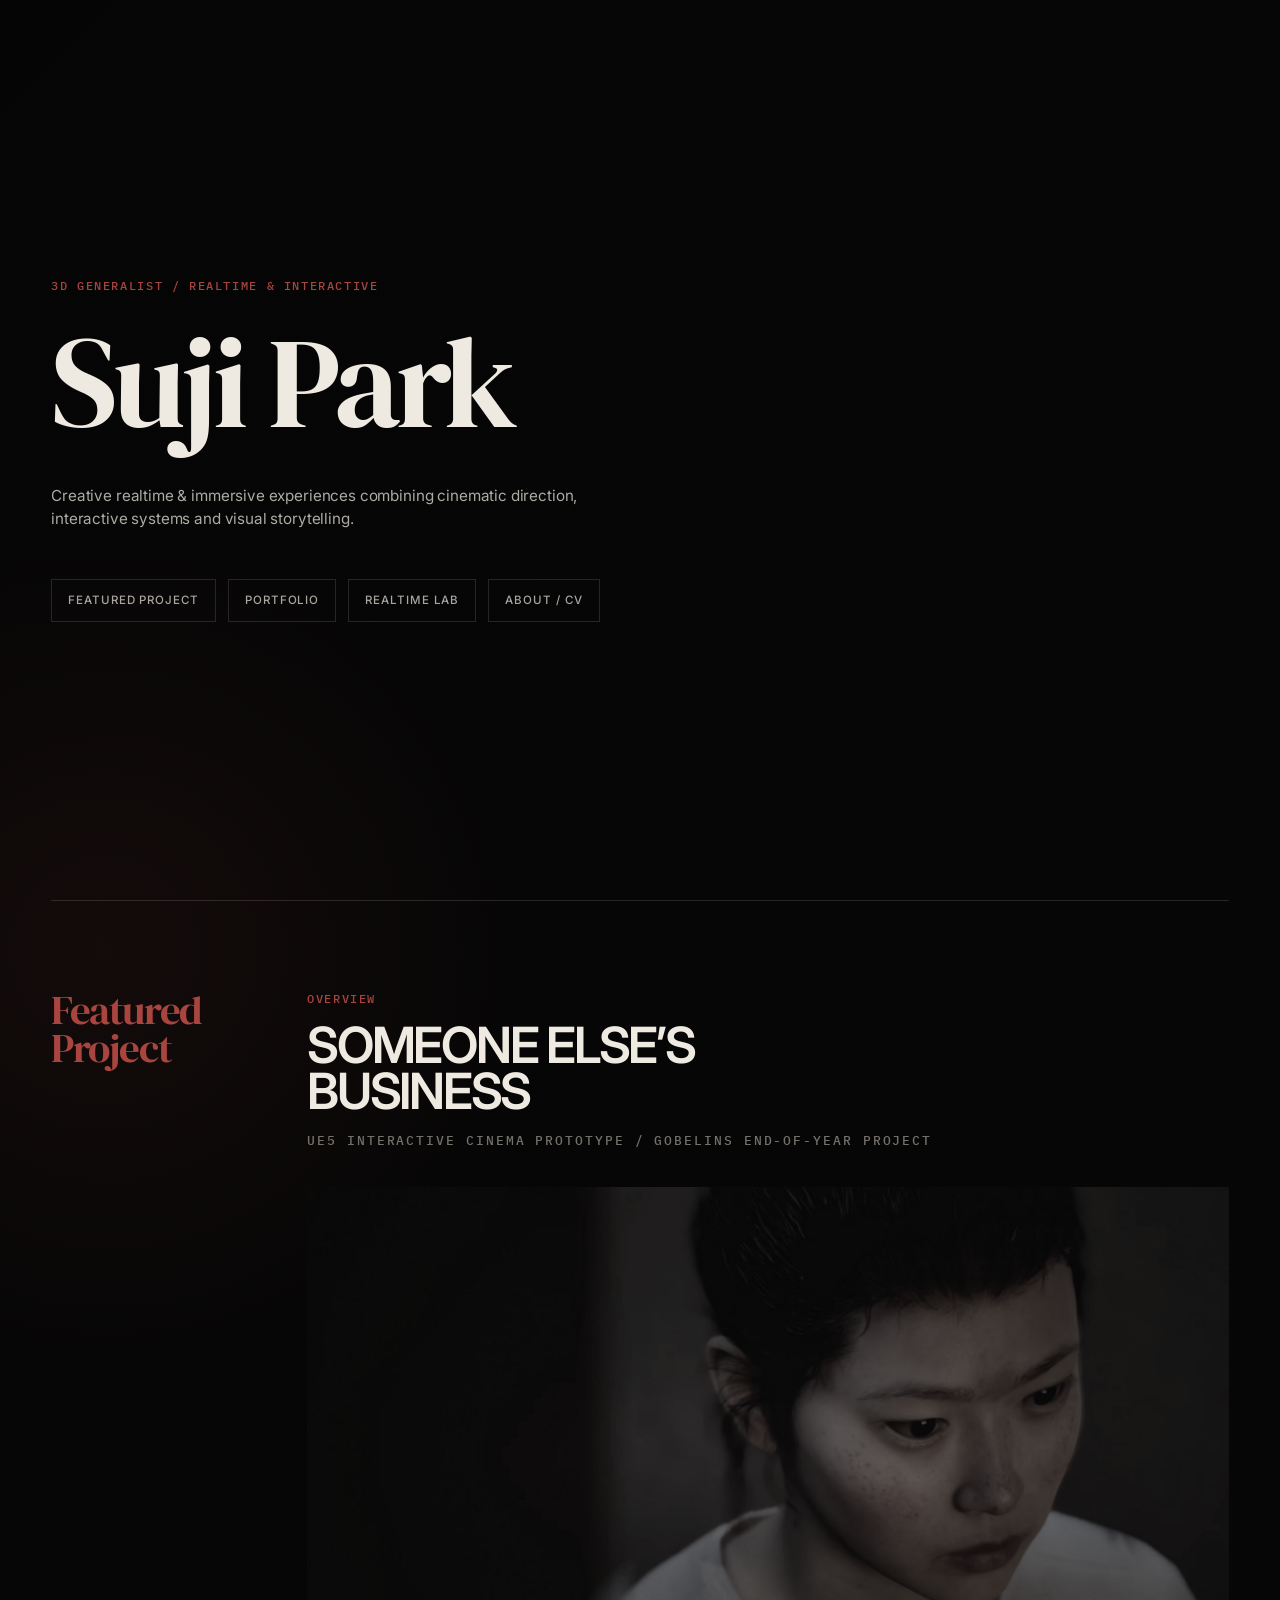
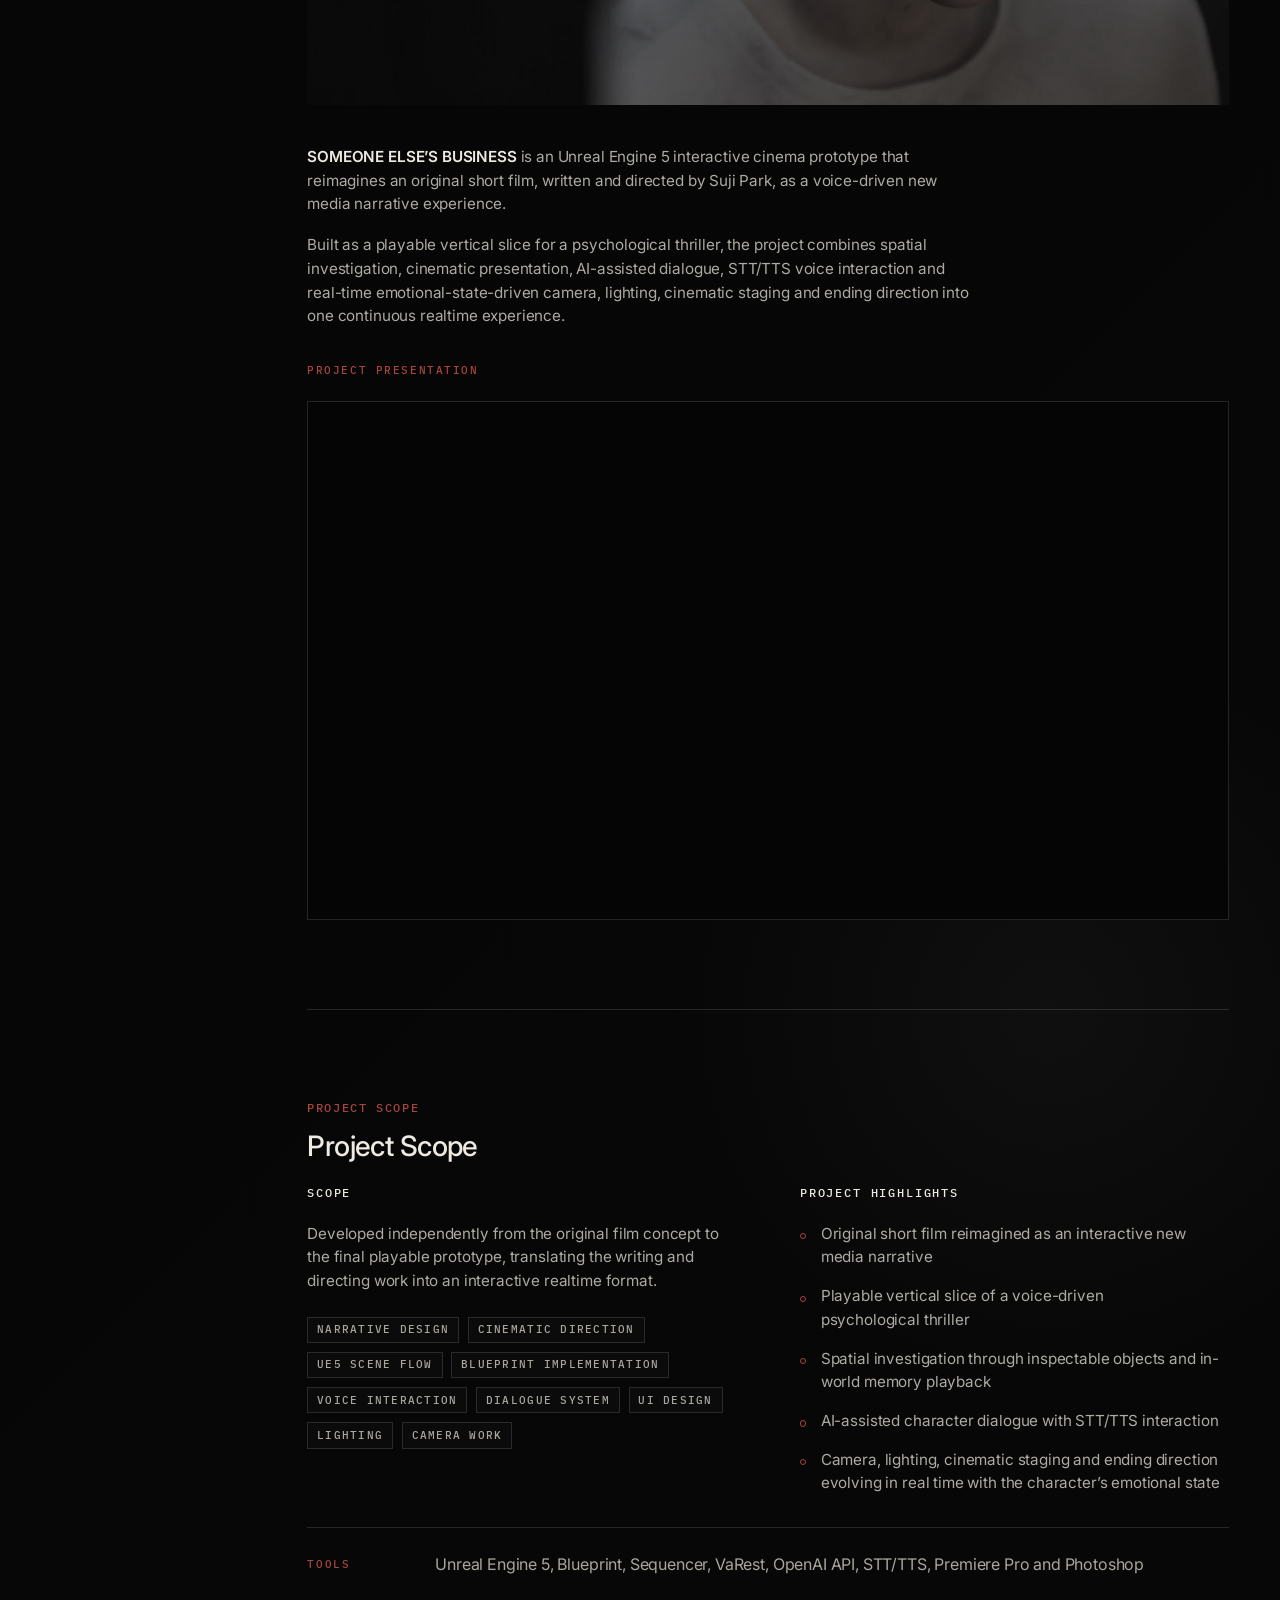
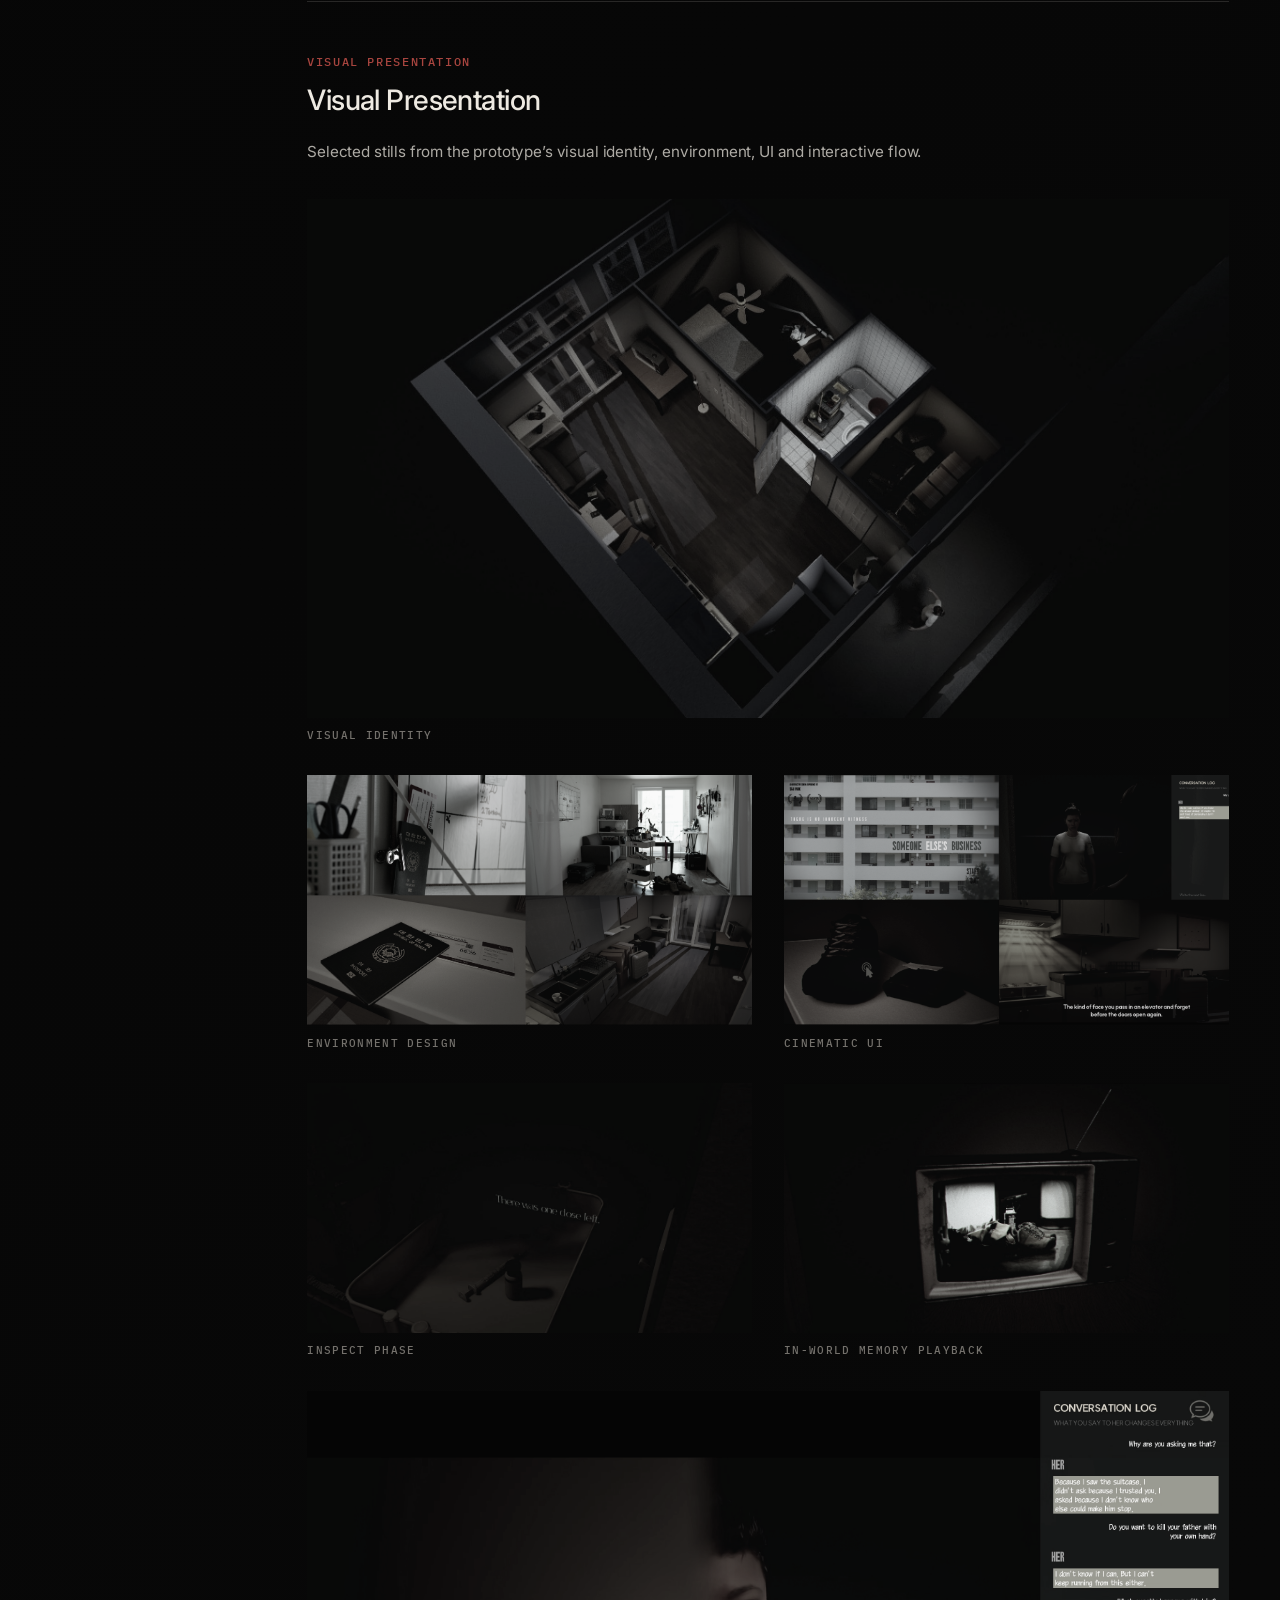
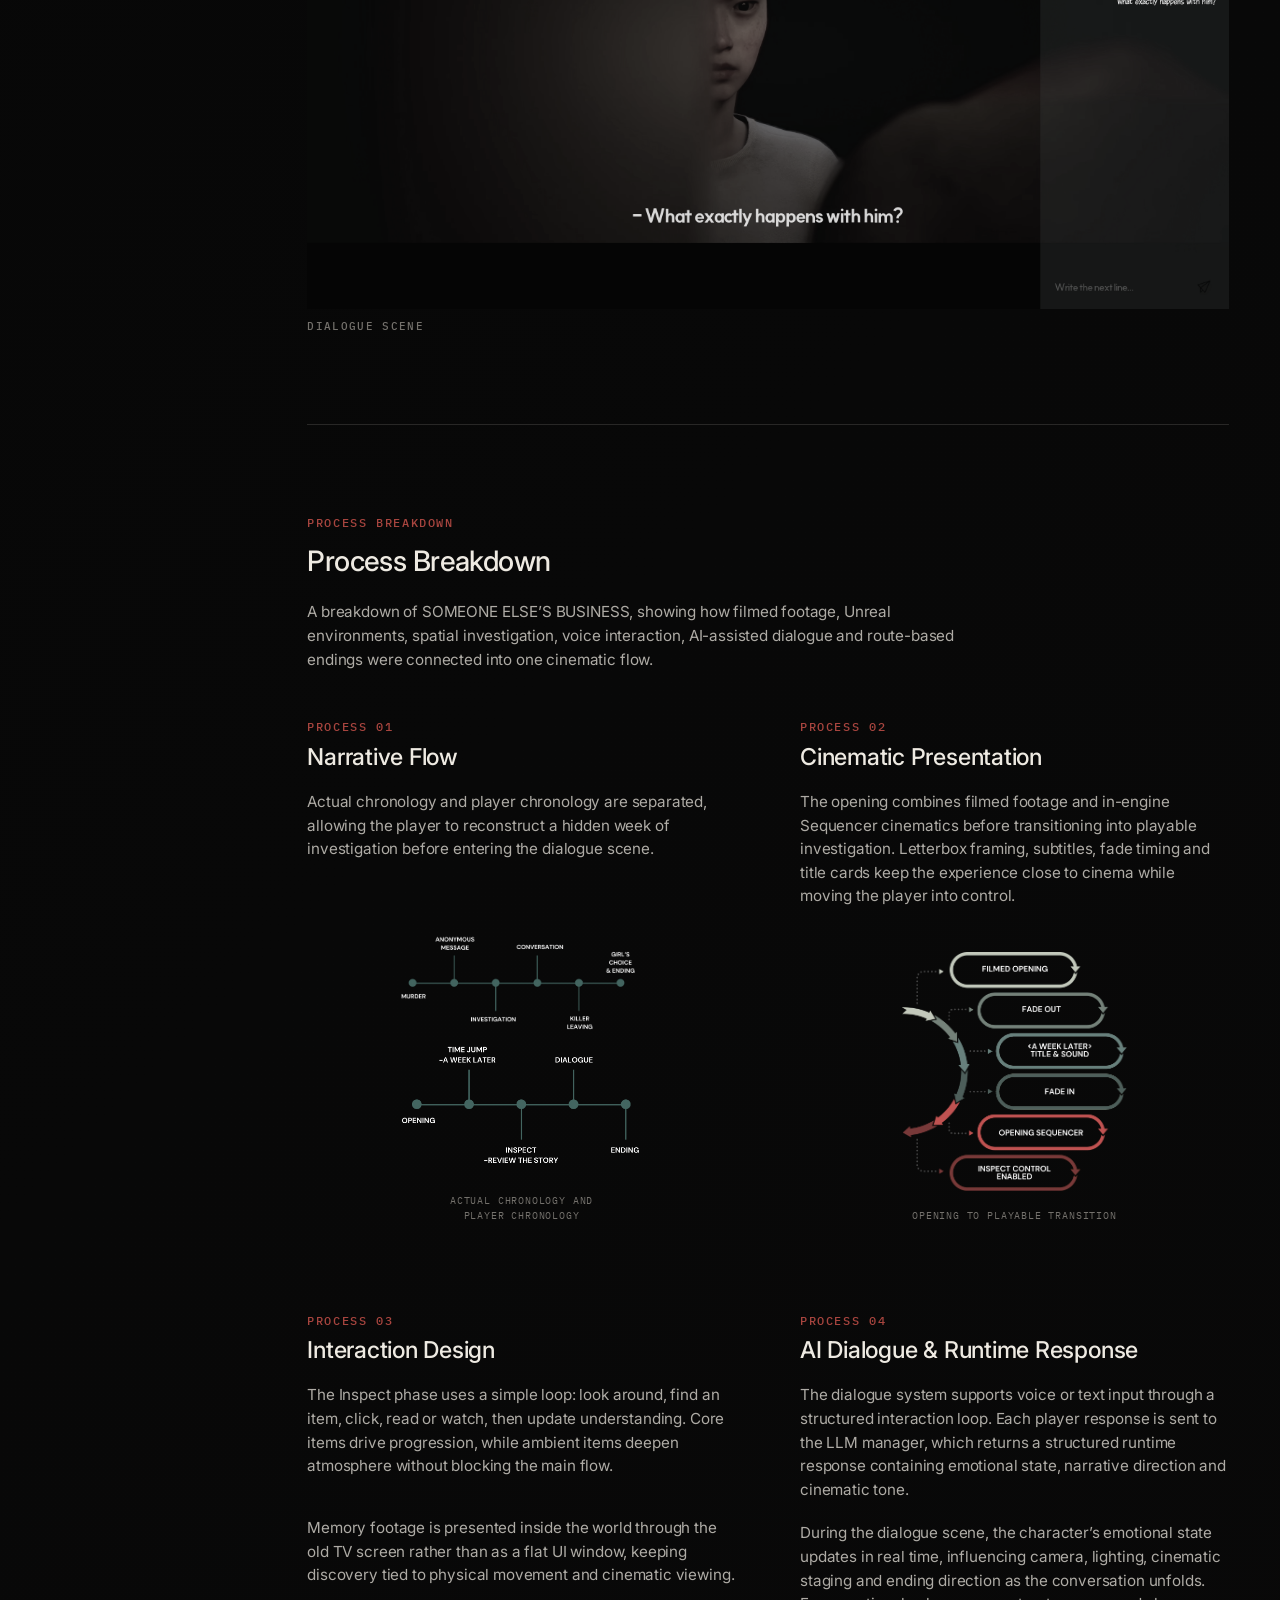
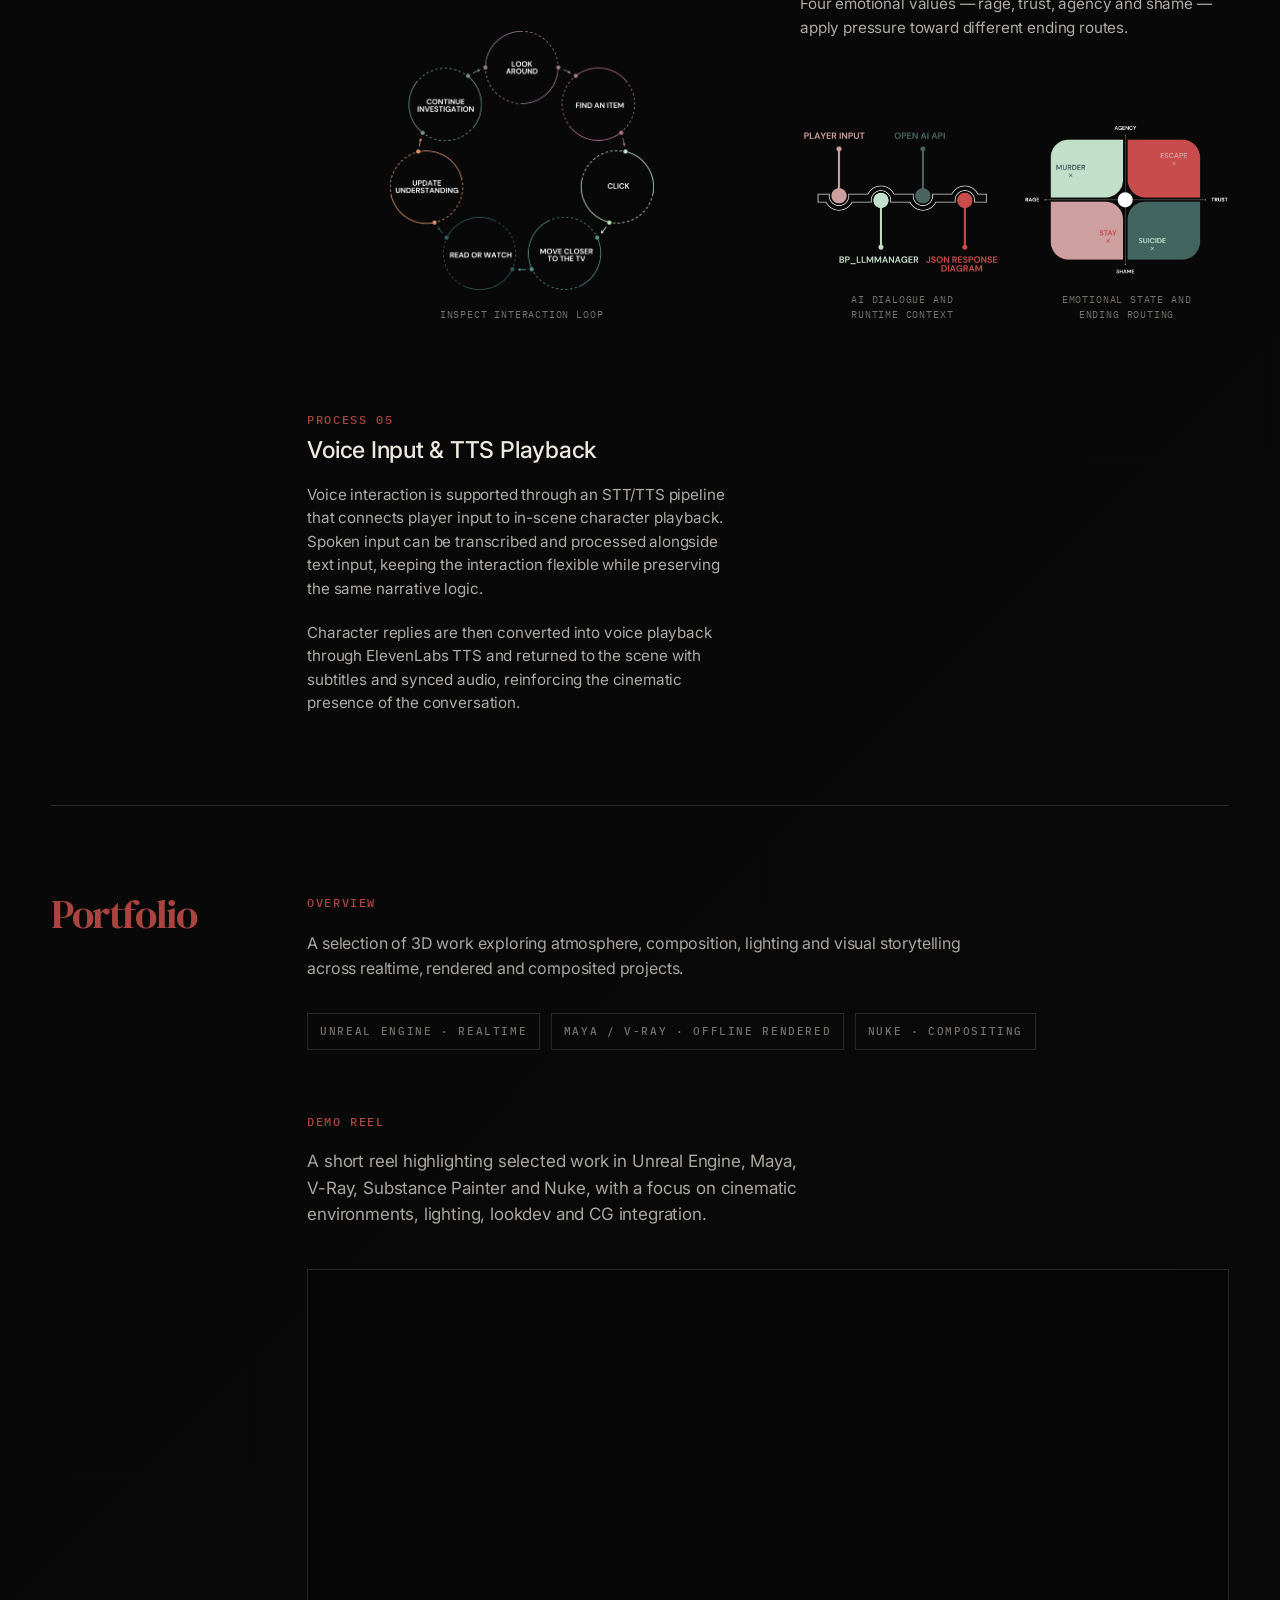
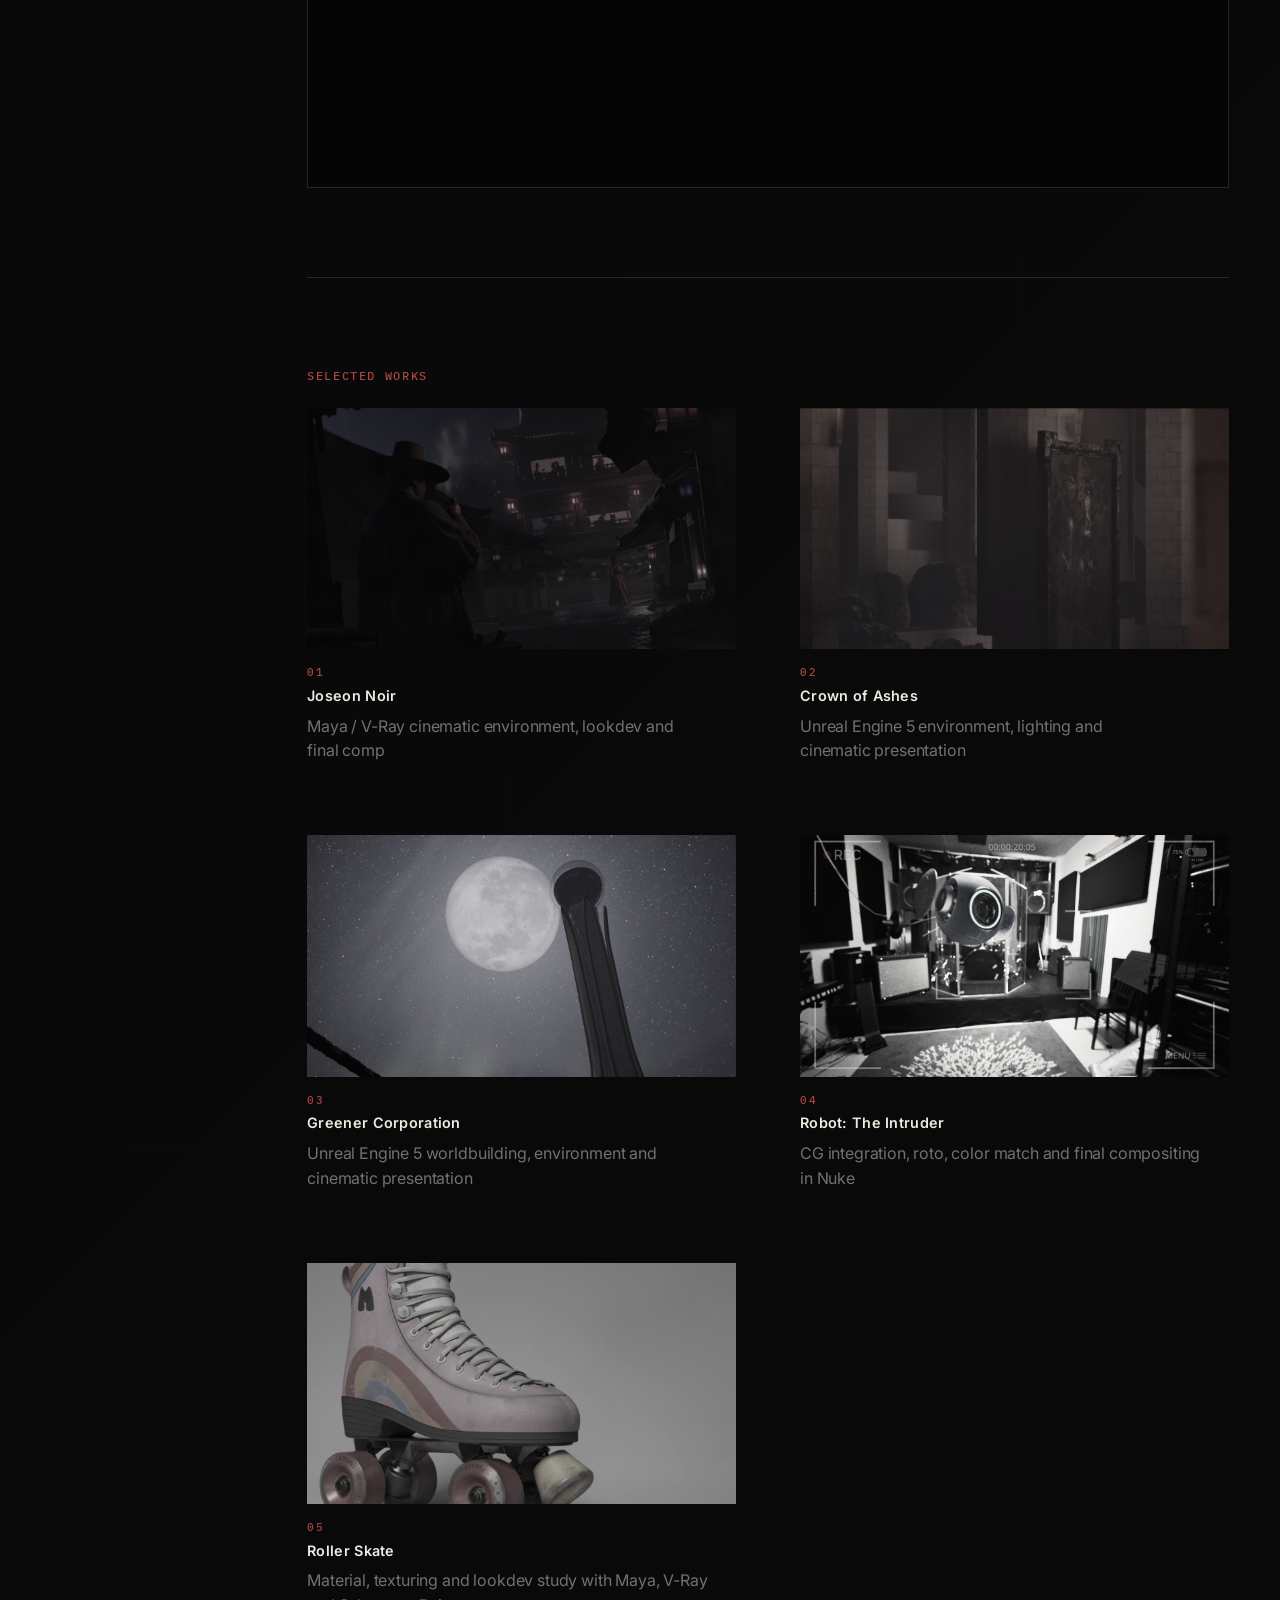
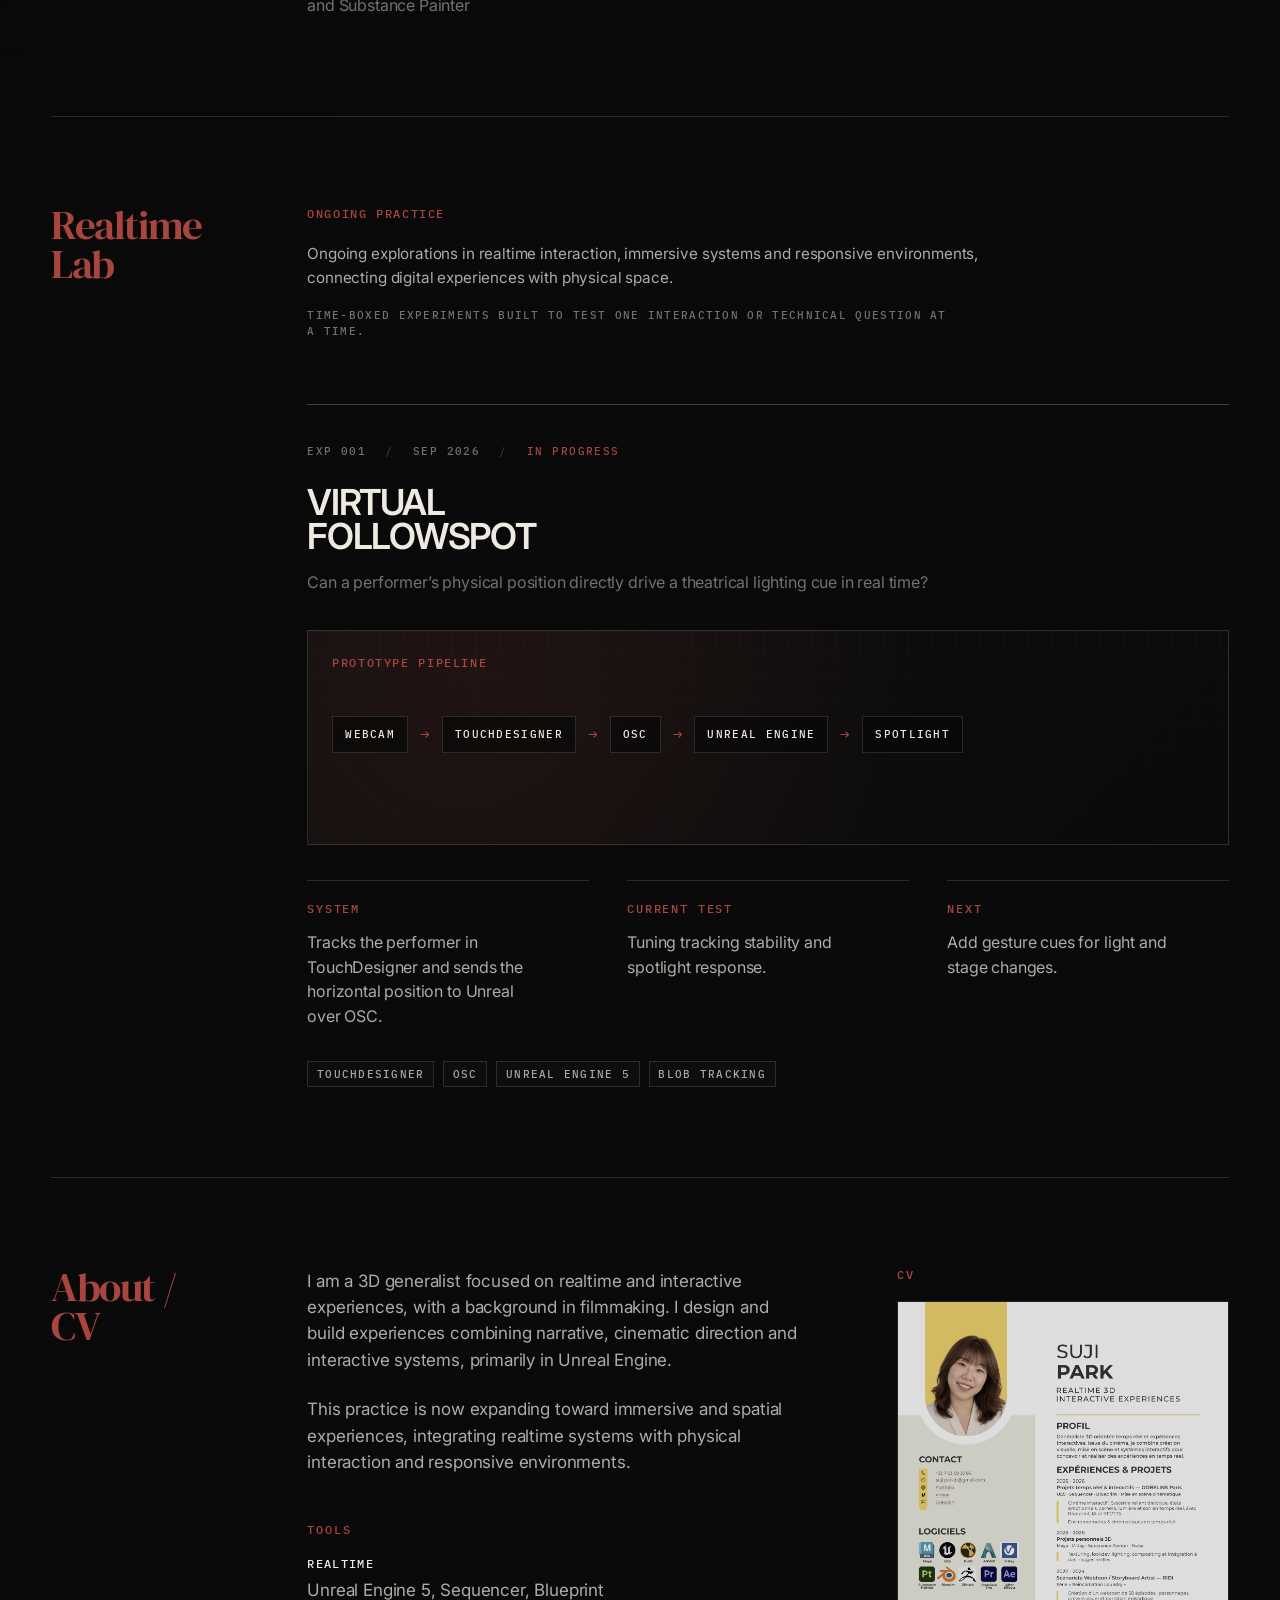
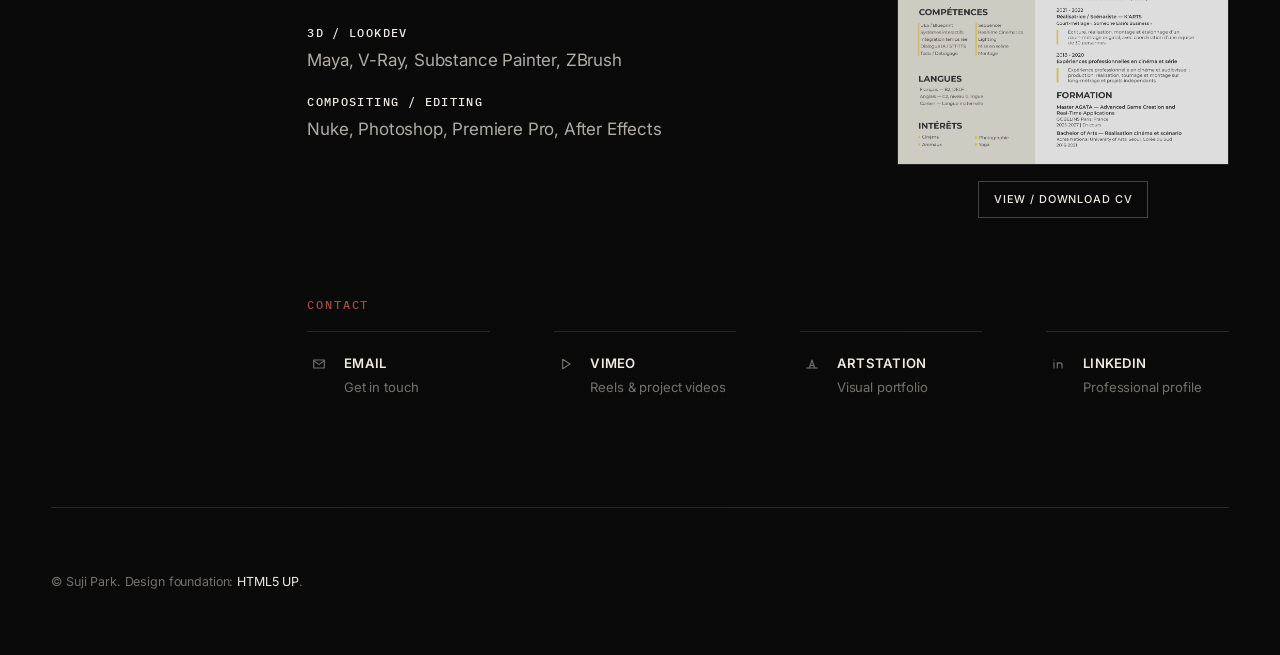
==== commit 7a28f77a: "Refine portfolio positioning statement" ====
--- a/index.html
+++ b/index.html
@@ -24,8 +24,8 @@
 					<p class="eyebrow">3D Generalist / Realtime &amp; Interactive</p>
 					<h1>Suji Park</h1>
 					<p class="intro__text">
-						<span>Creative realtime &amp; immersive 3D experiences combining cinematic direction,</span>
-						<span>system-driven interaction and visual storytelling.</span>
+						<span>Creative realtime &amp; immersive experiences combining cinematic direction,</span>
+						<span>interactive systems and visual storytelling.</span>
 					</p>
 					<nav class="site-nav" aria-label="Portfolio sections">
 						<a href="#featured-project">Featured Project</a>
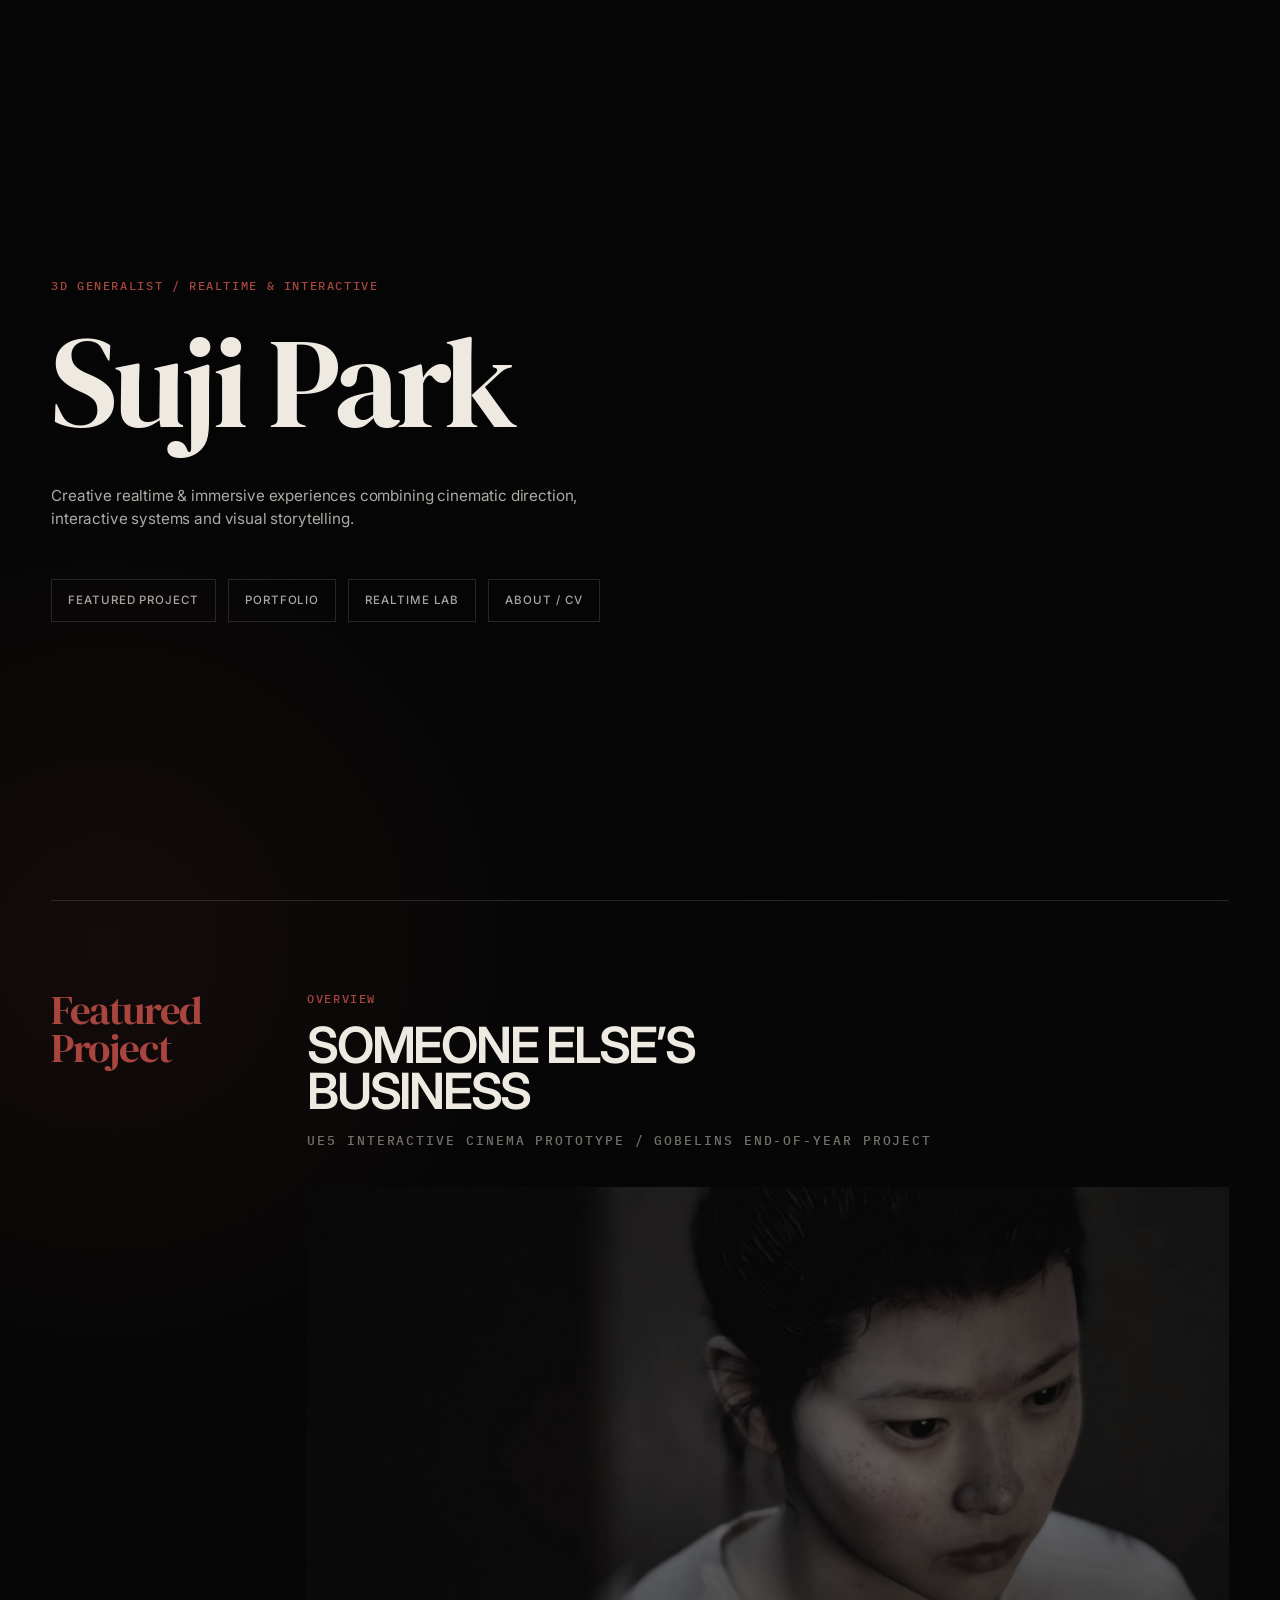
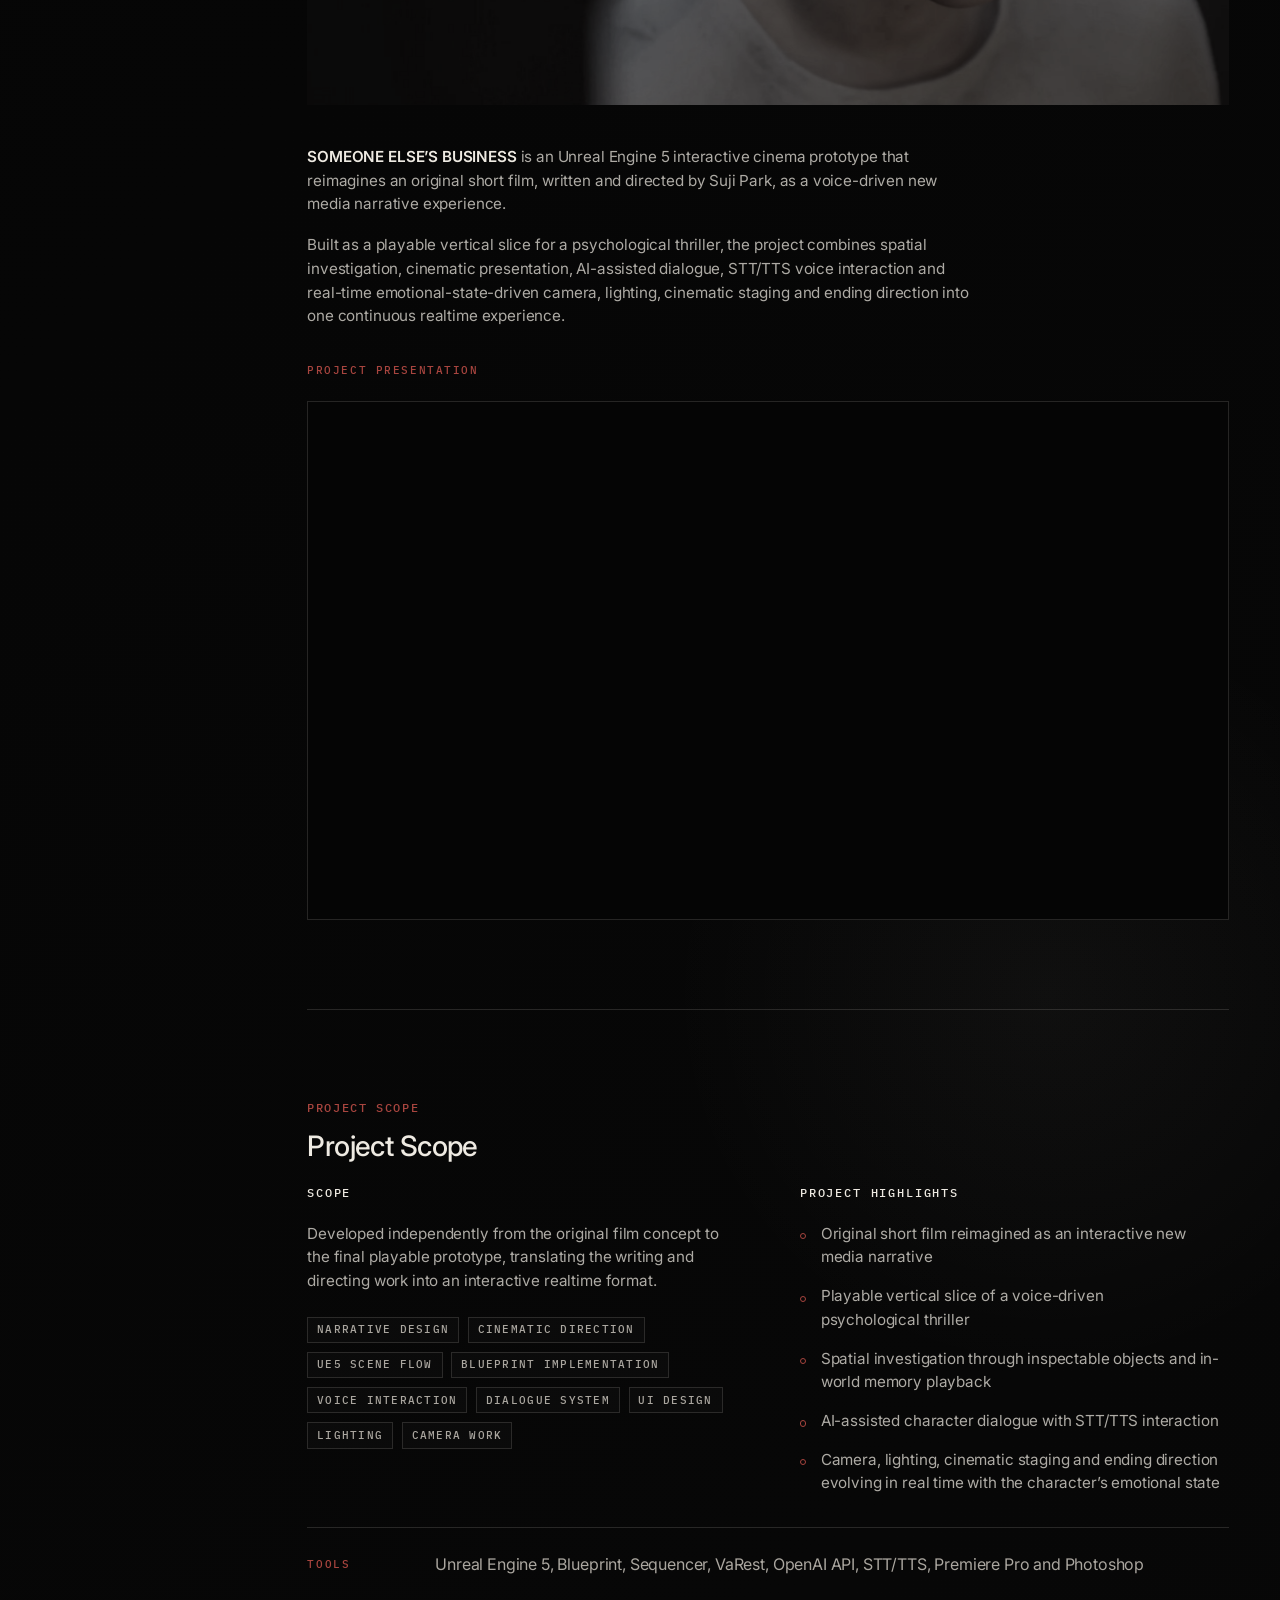
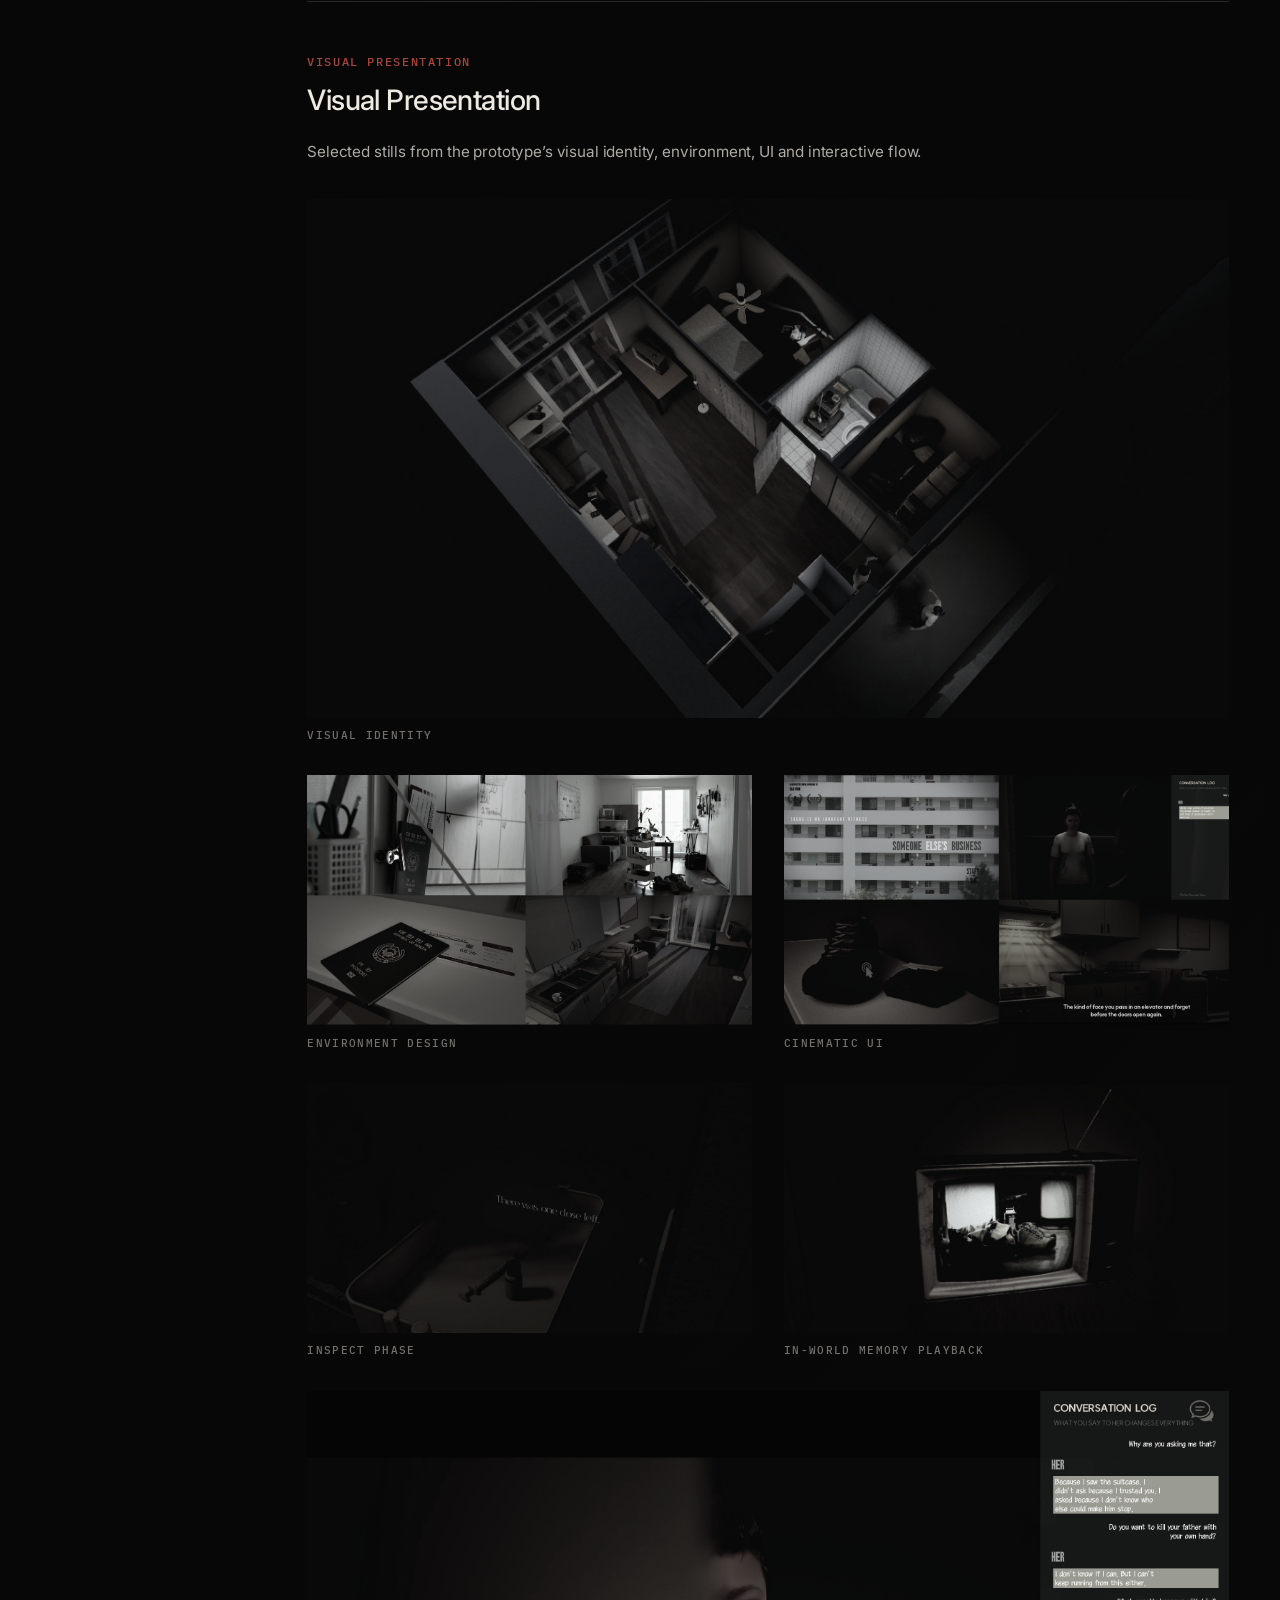
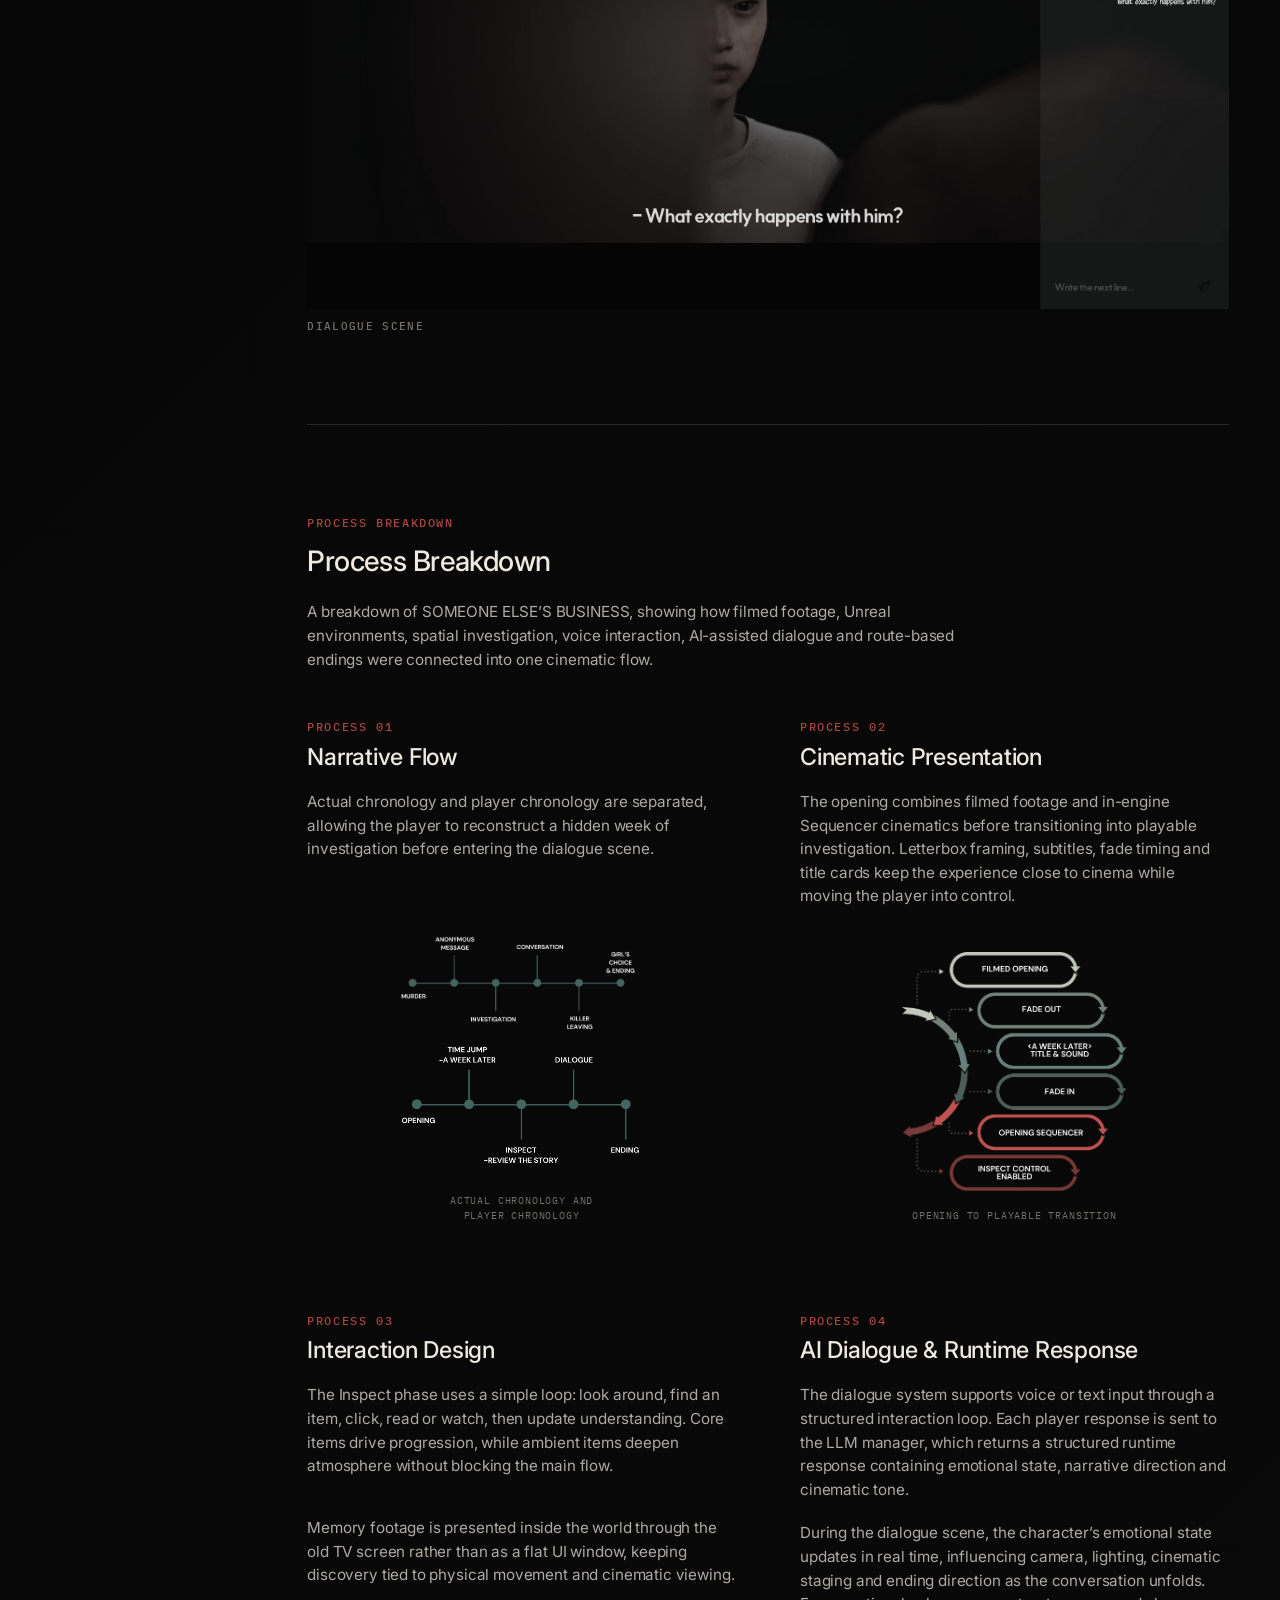
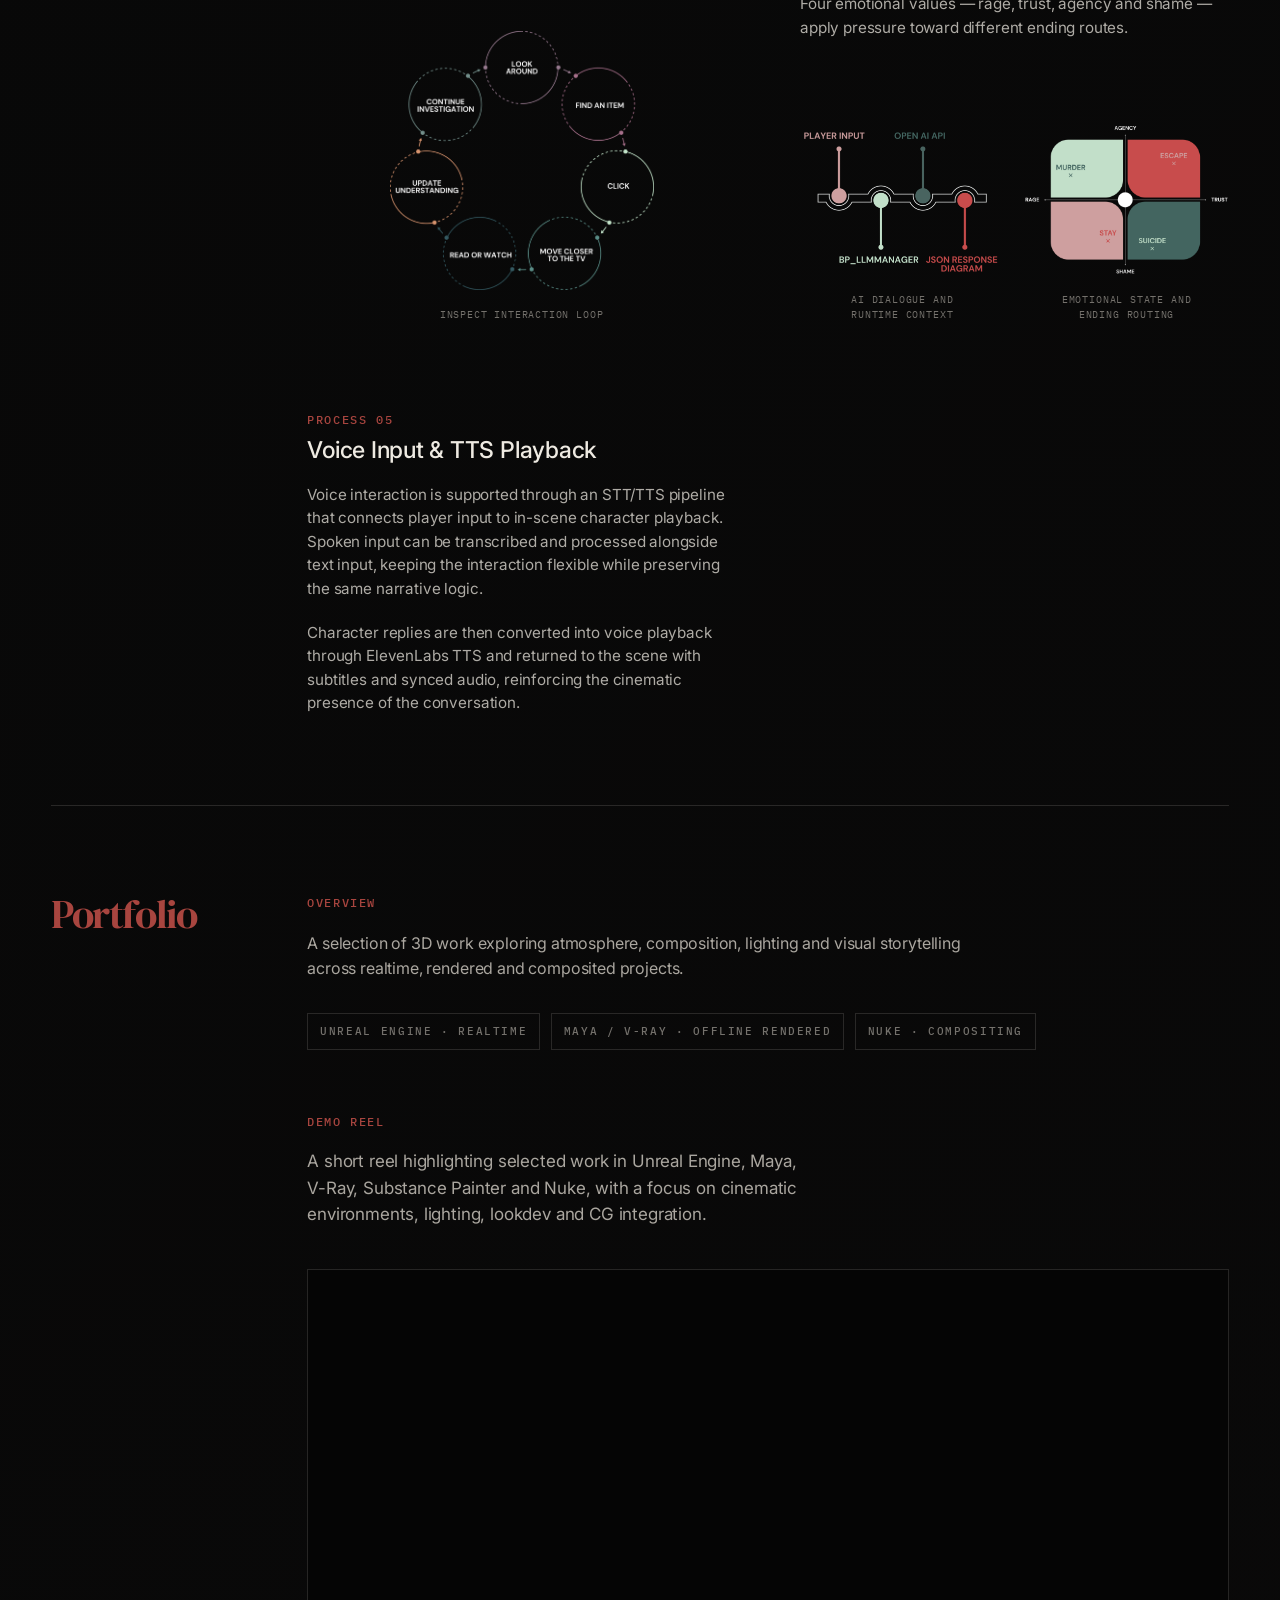
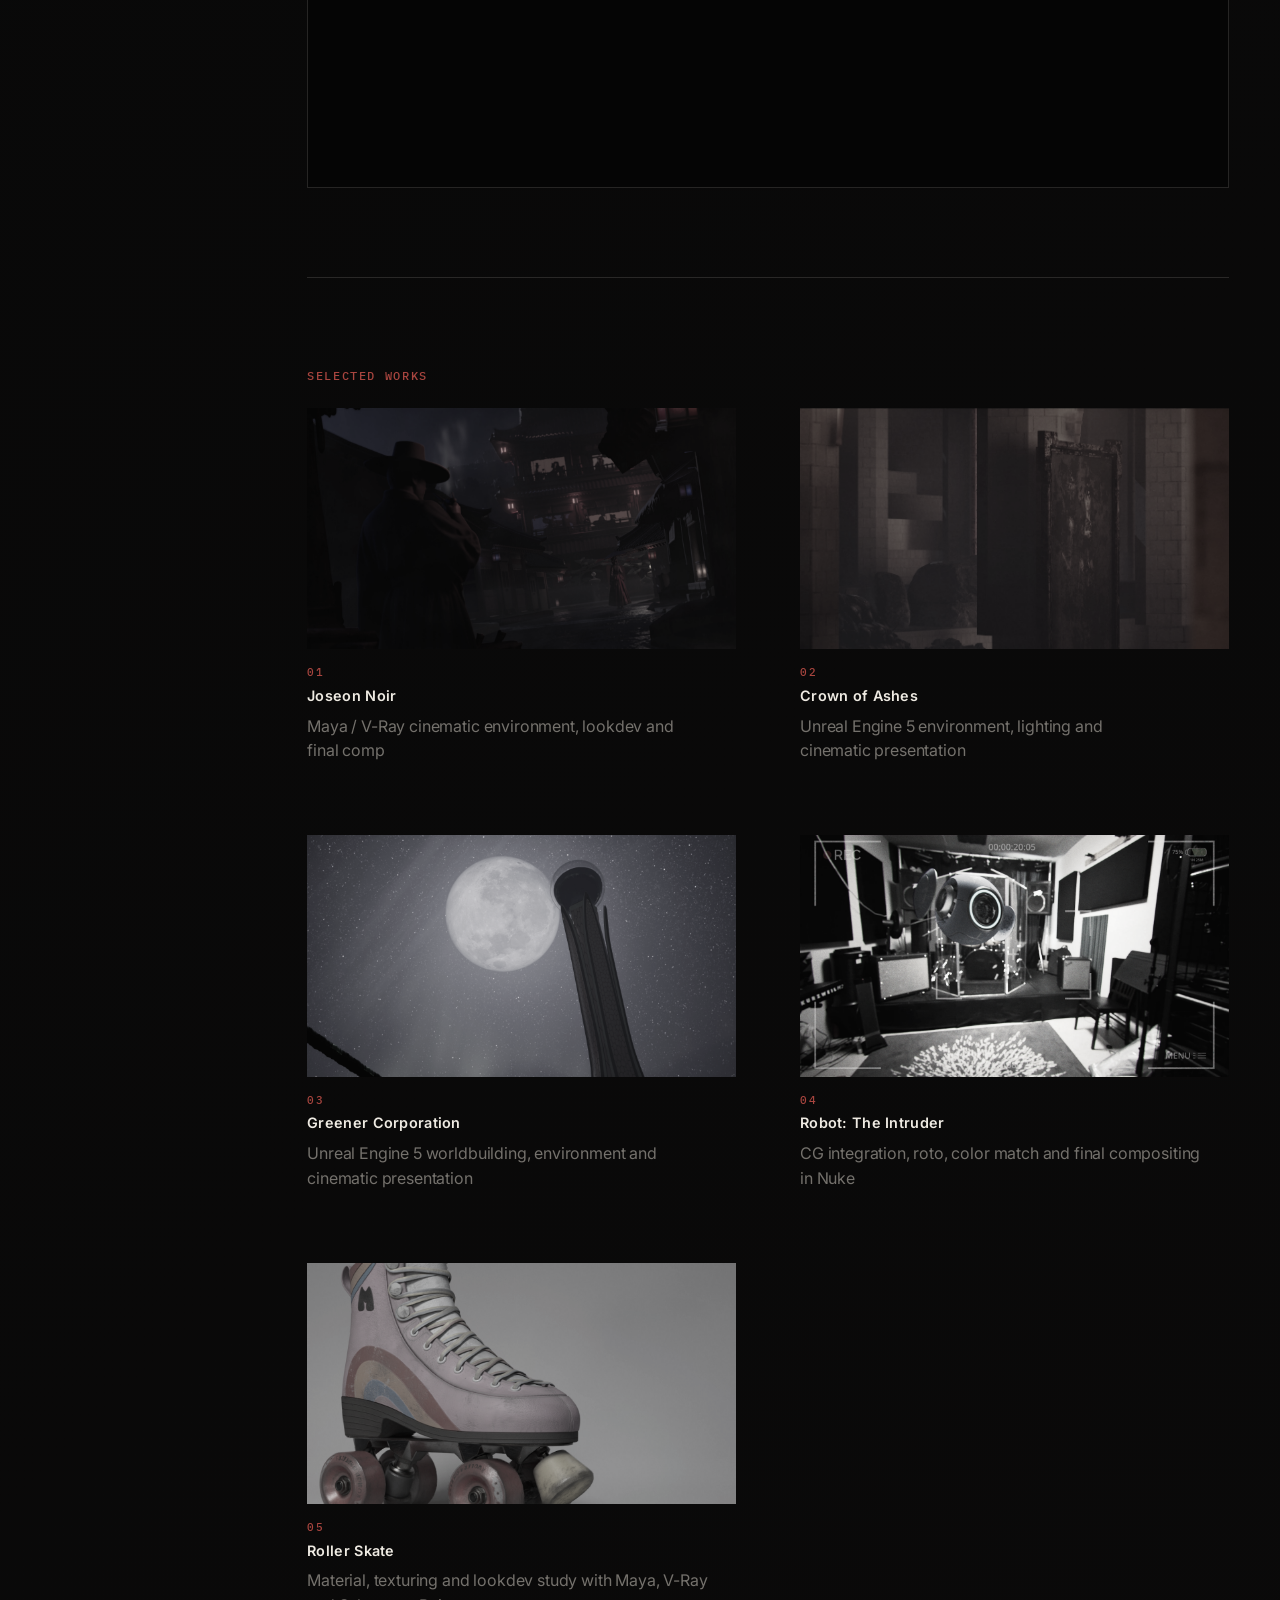
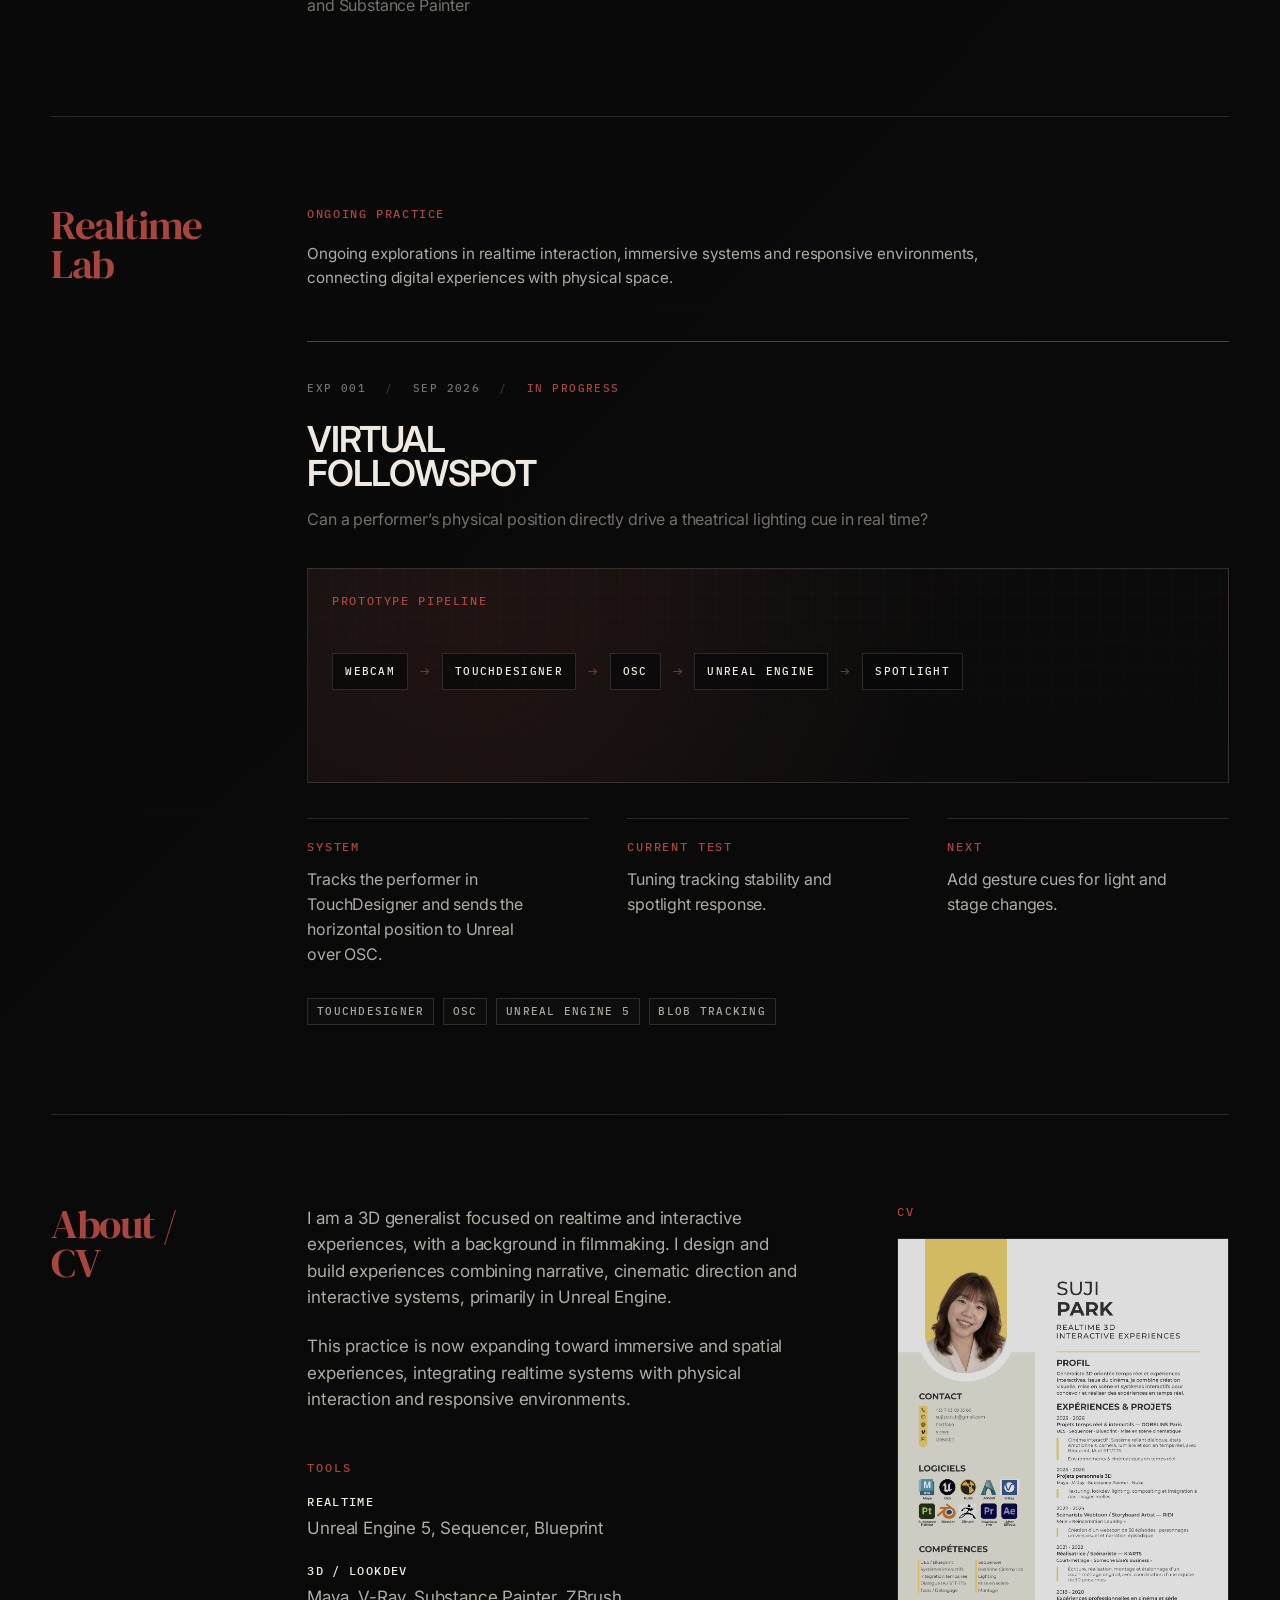
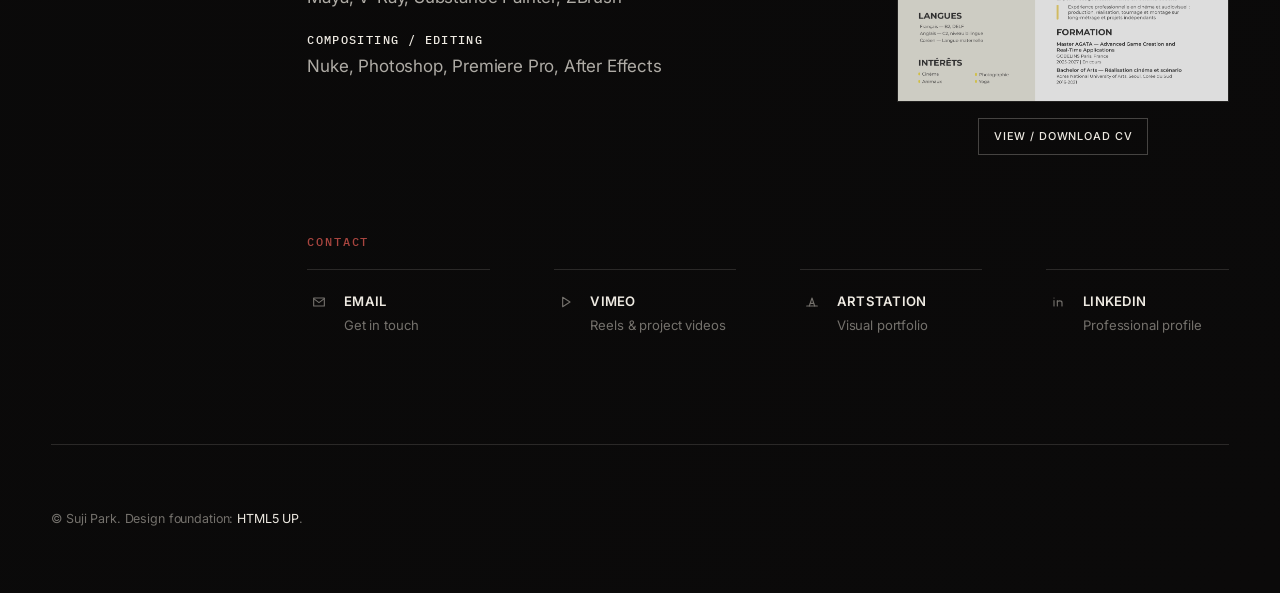
==== commit 67e4859e: "Simplify Realtime Lab introduction" ====
--- a/index.html
+++ b/index.html
@@ -13,7 +13,7 @@
 		<meta name="viewport" content="width=device-width, initial-scale=1" />
 		<meta name="description" content="The portfolio of Suji Park, a 3D generalist focused on realtime and interactive experiences, primarily in Unreal Engine 5." />
 		<meta name="theme-color" content="#080808" />
-		<link rel="stylesheet" href="assets/css/main.css?v=20260912-22" />
+		<link rel="stylesheet" href="assets/css/main.css?v=20260912-23" />
 	</head>
 	<body>
 		<a class="skip-link" href="#featured-project">Skip to portfolio content</a>
@@ -329,7 +329,6 @@
 						<div class="lab-intro">
 							<p class="section-kicker">Ongoing Practice</p>
 							<p class="lead">Ongoing explorations in realtime interaction, immersive systems and responsive environments, connecting digital experiences with physical space.</p>
-							<p class="lab-note">Time-boxed experiments built to test one interaction or technical question at a time.</p>
 						</div>
 
 						<article class="experiment-card experiment-card--in-progress" aria-labelledby="experiment-001-title">
--- a/assets/css/main.css
+++ b/assets/css/main.css
@@ -1999,7 +1999,7 @@
 }
 
 .lab-intro {
-	margin-bottom: clamp(3.25rem, 5vw, 5rem);
+	margin-bottom: clamp(2.75rem, 4vw, 4rem);
 }
 
 .lab-intro .section-kicker {
@@ -2014,17 +2014,6 @@
 	letter-spacing: -0.01em;
 }
 
-.lab-note {
-	margin-top: 1.15rem;
-	max-width: var(--copy-width-wide);
-	color: var(--text-dim);
-	font-family: var(--font-mono);
-	font-size: 0.68rem;
-	font-weight: 500;
-	line-height: 1.45;
-	letter-spacing: 0.12em;
-	text-transform: uppercase;
-}
 
 .experiment-card {
 	position: relative;
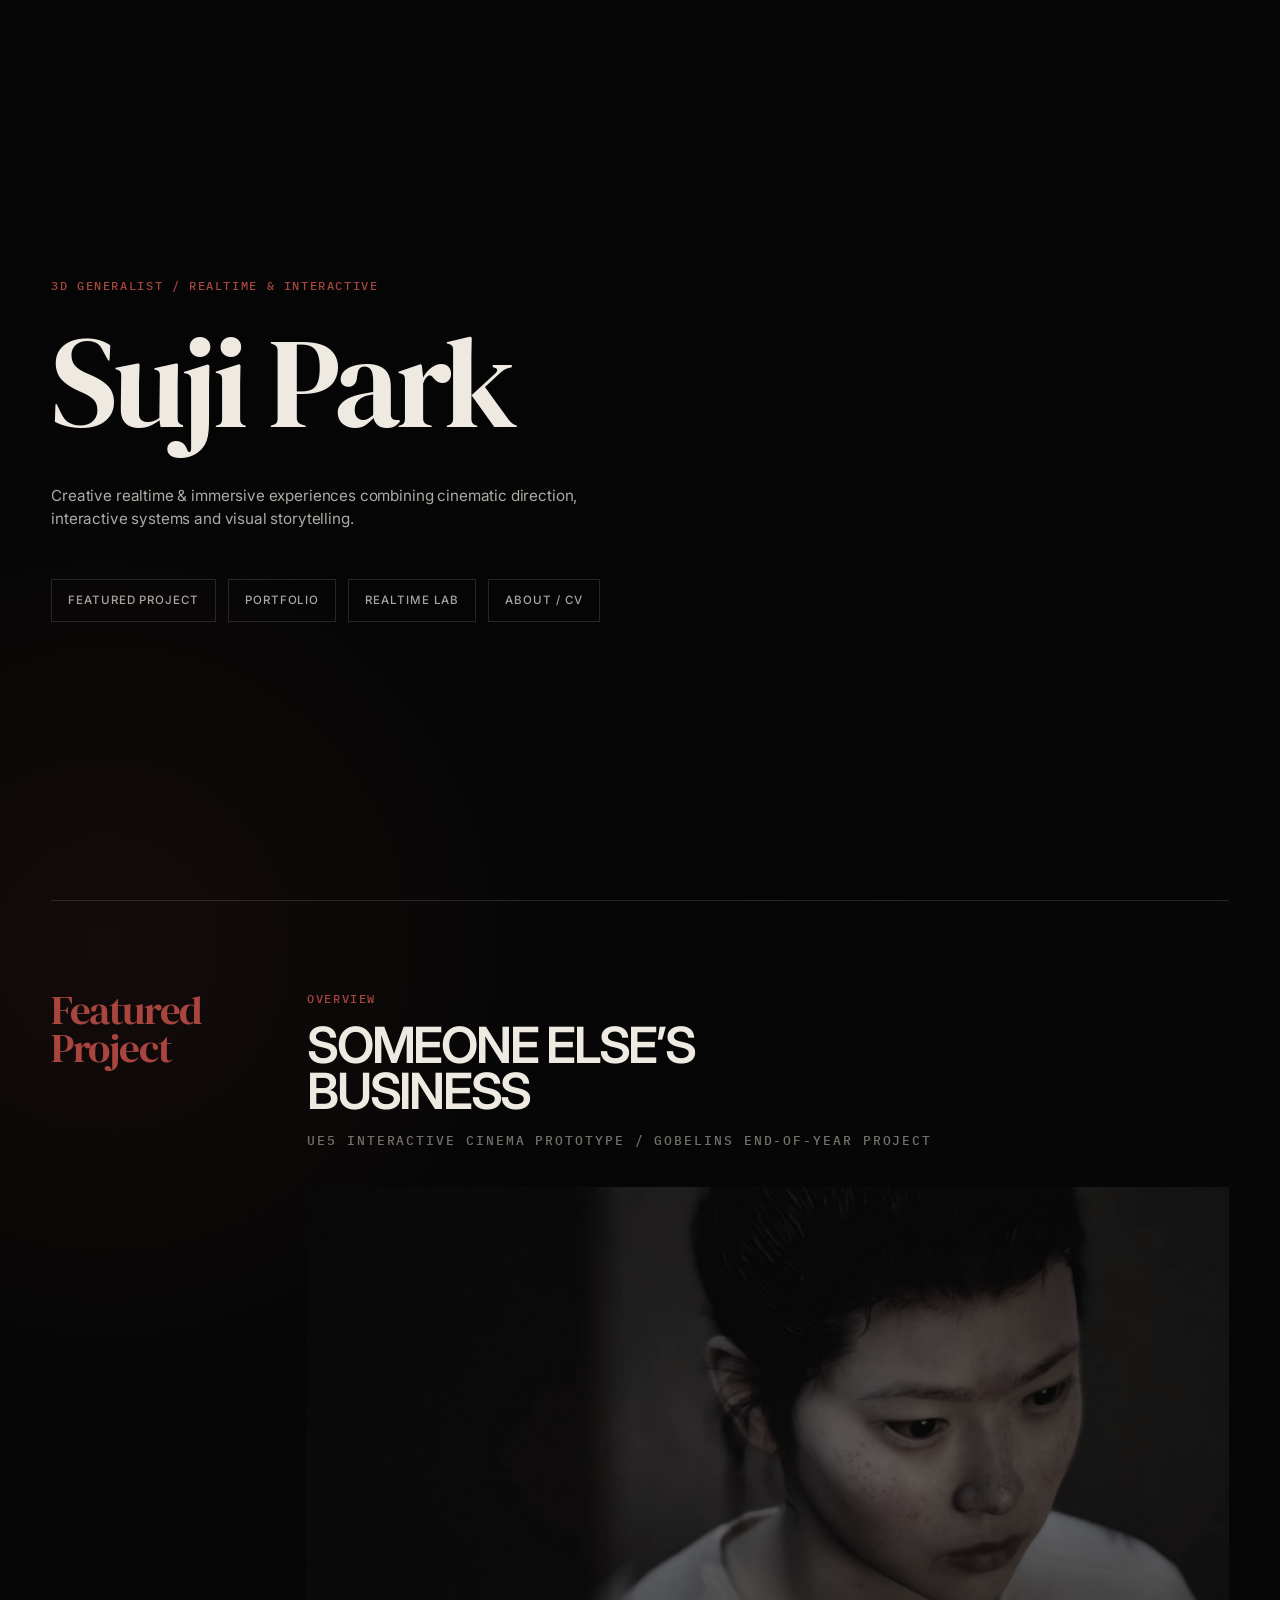
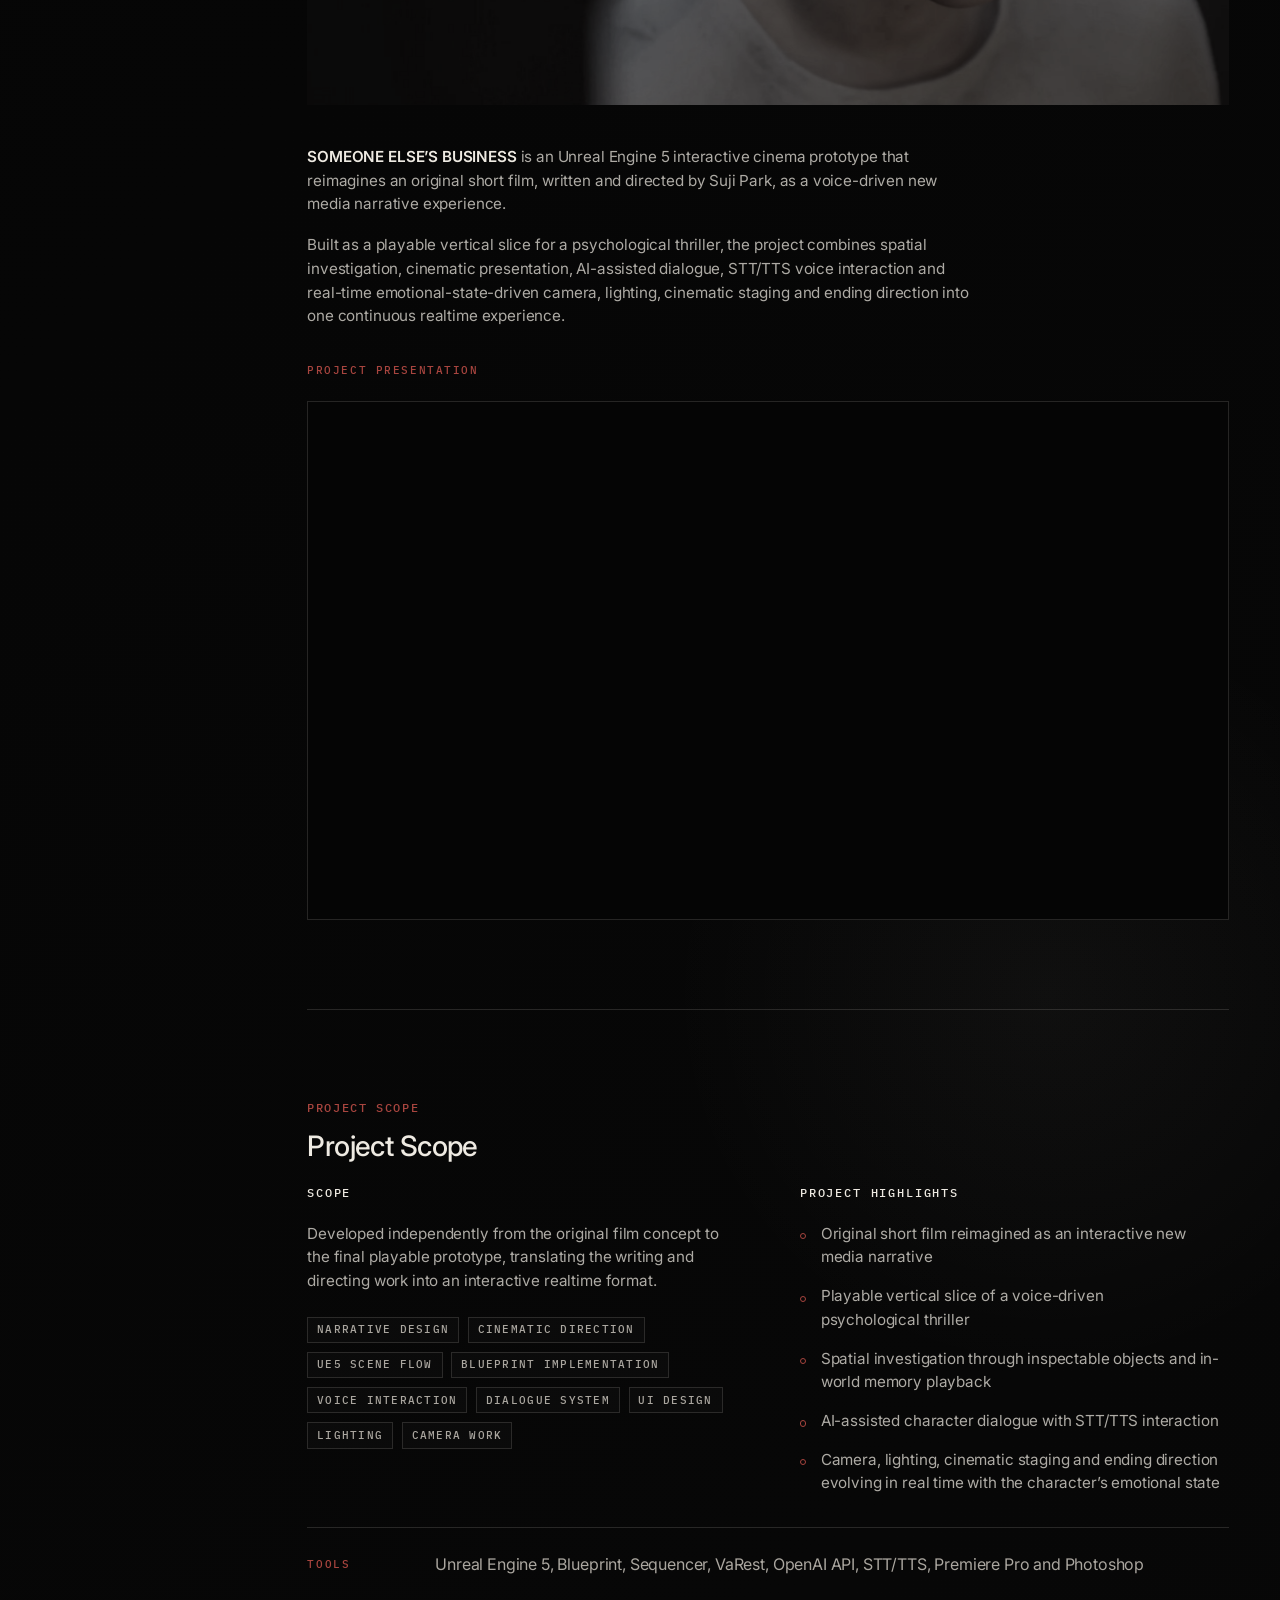
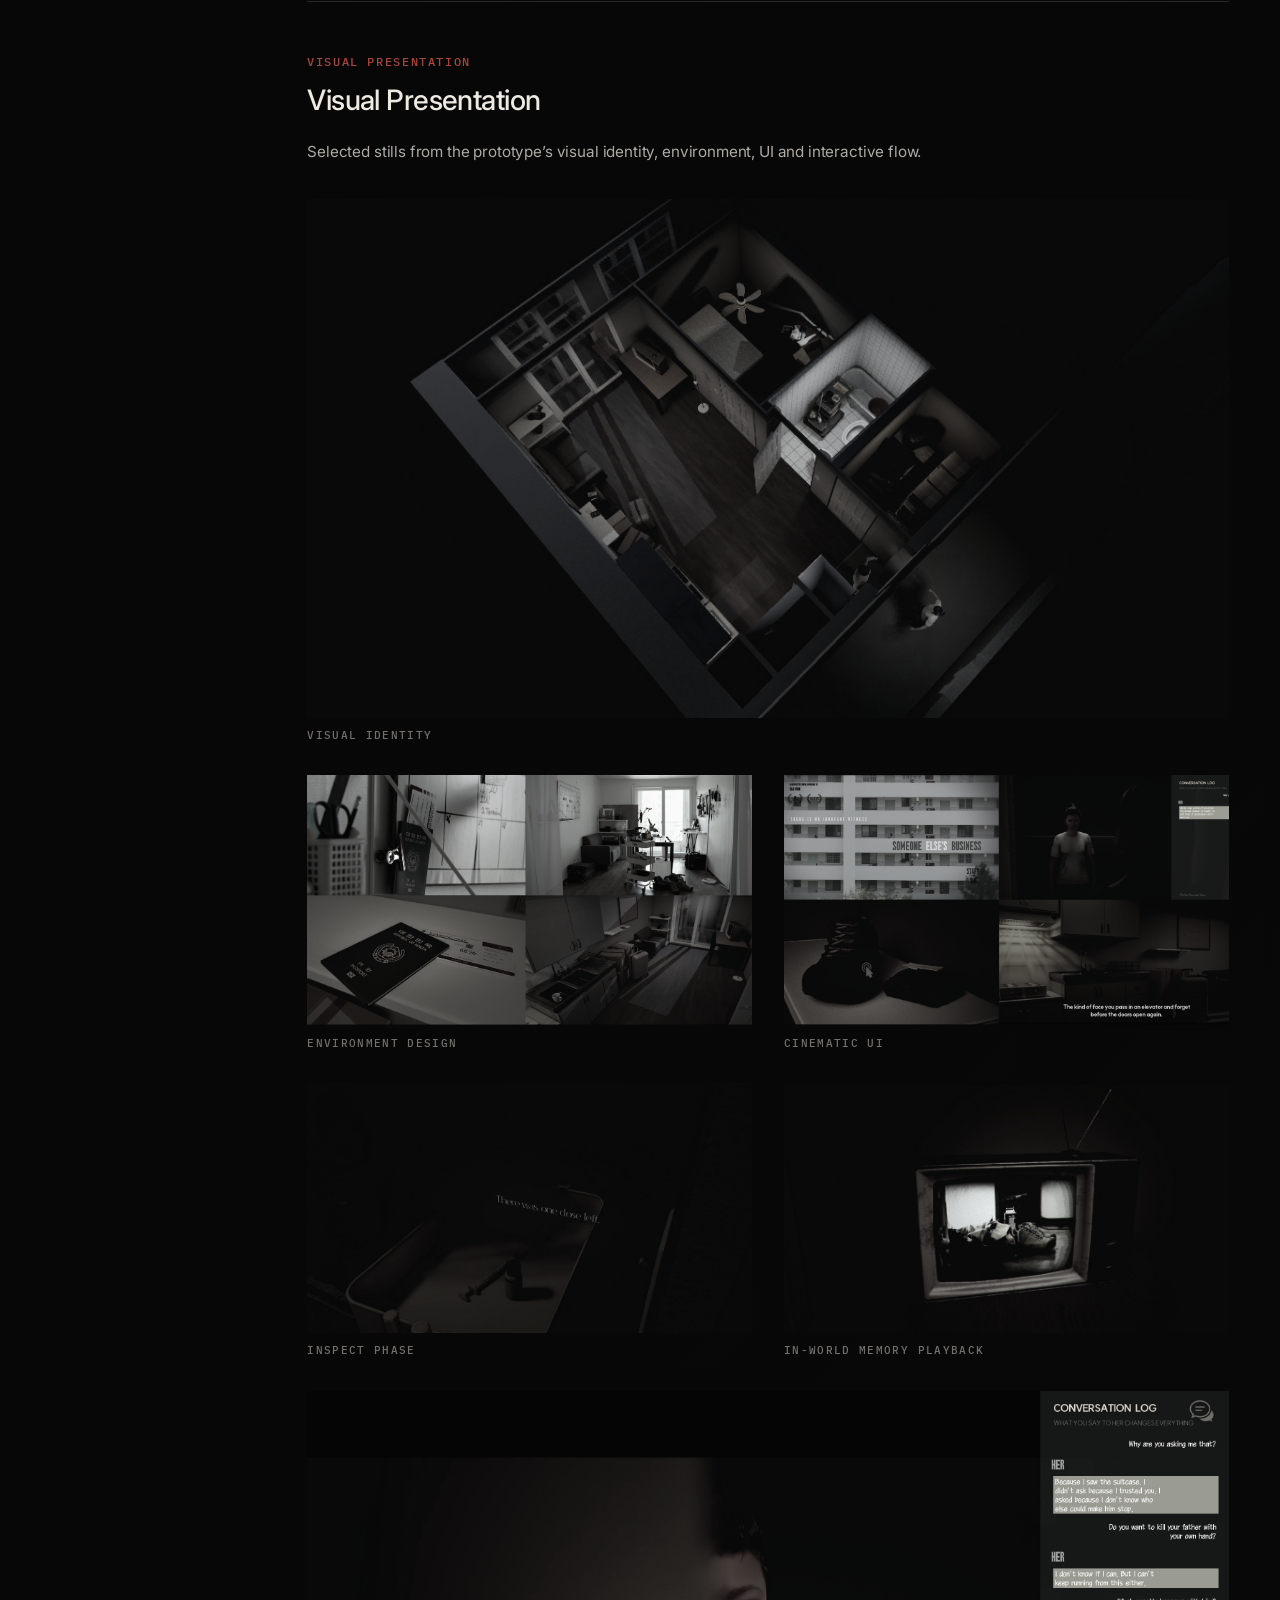
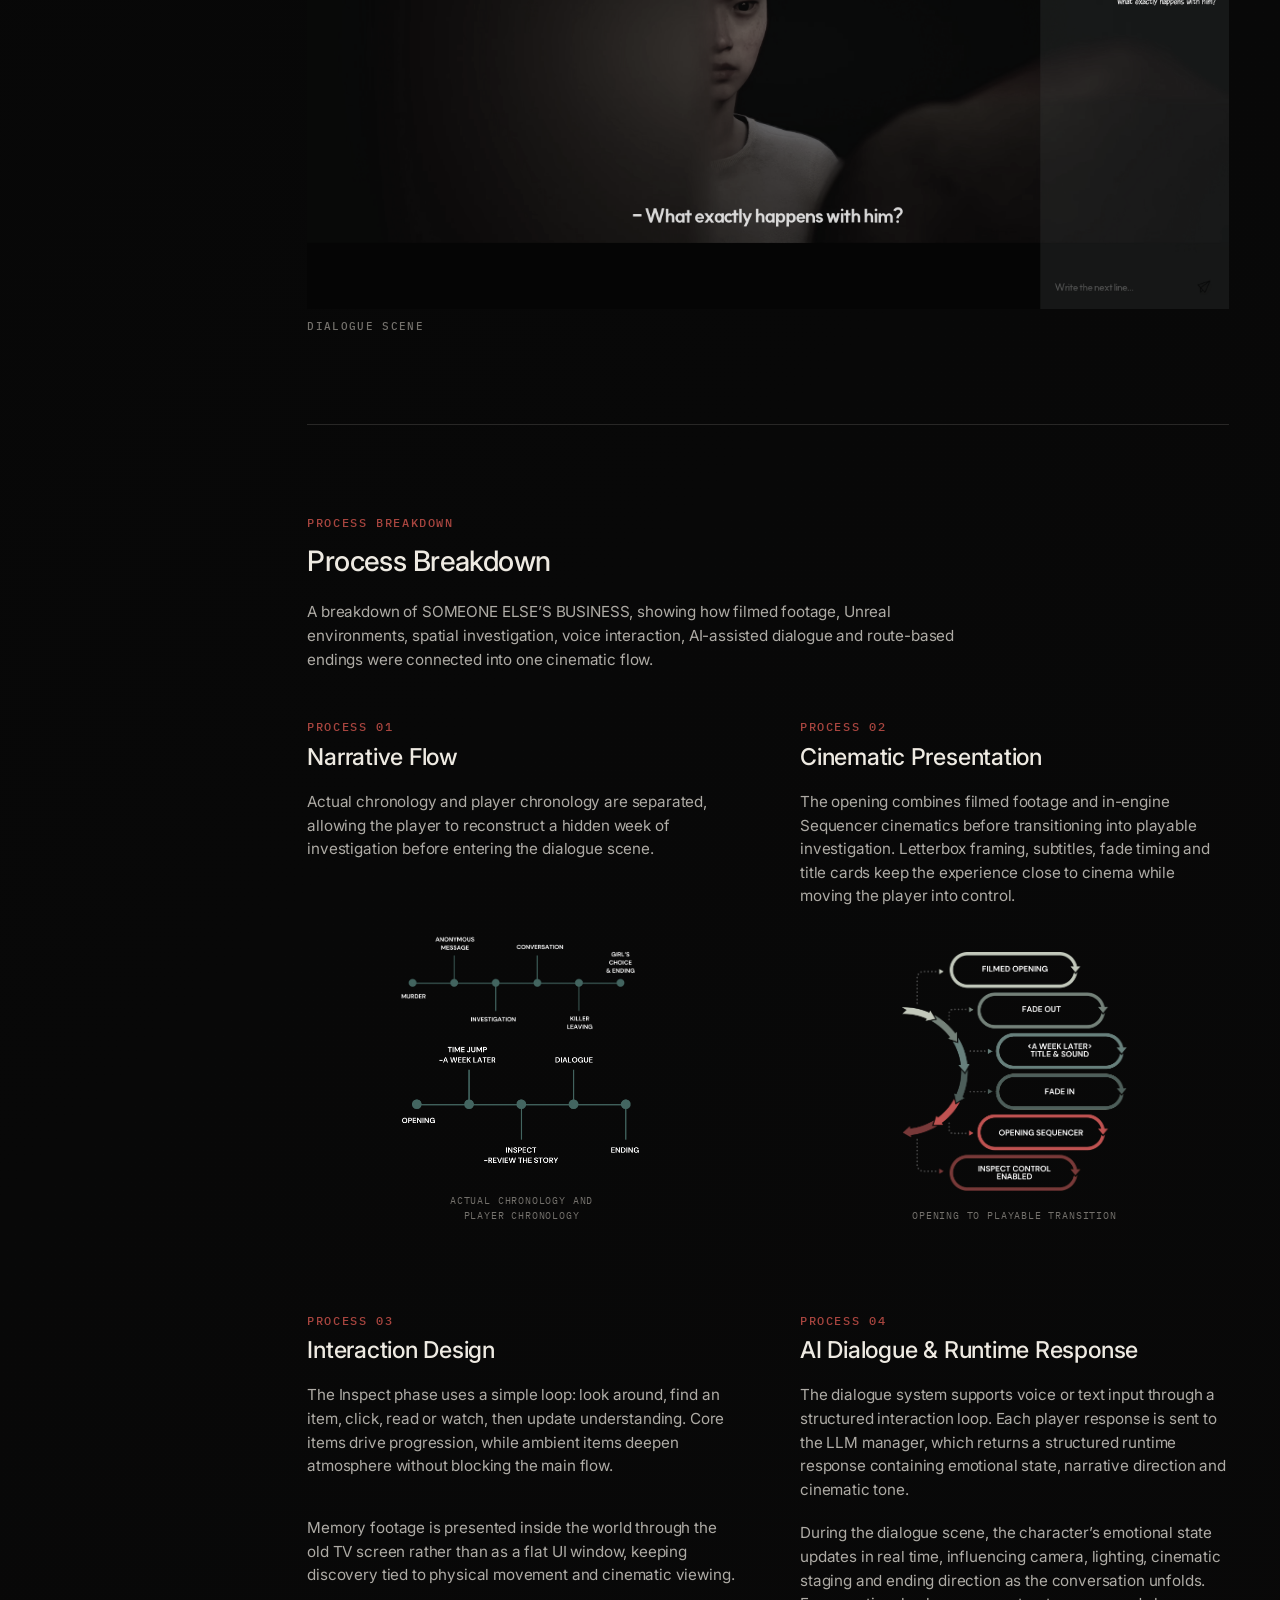
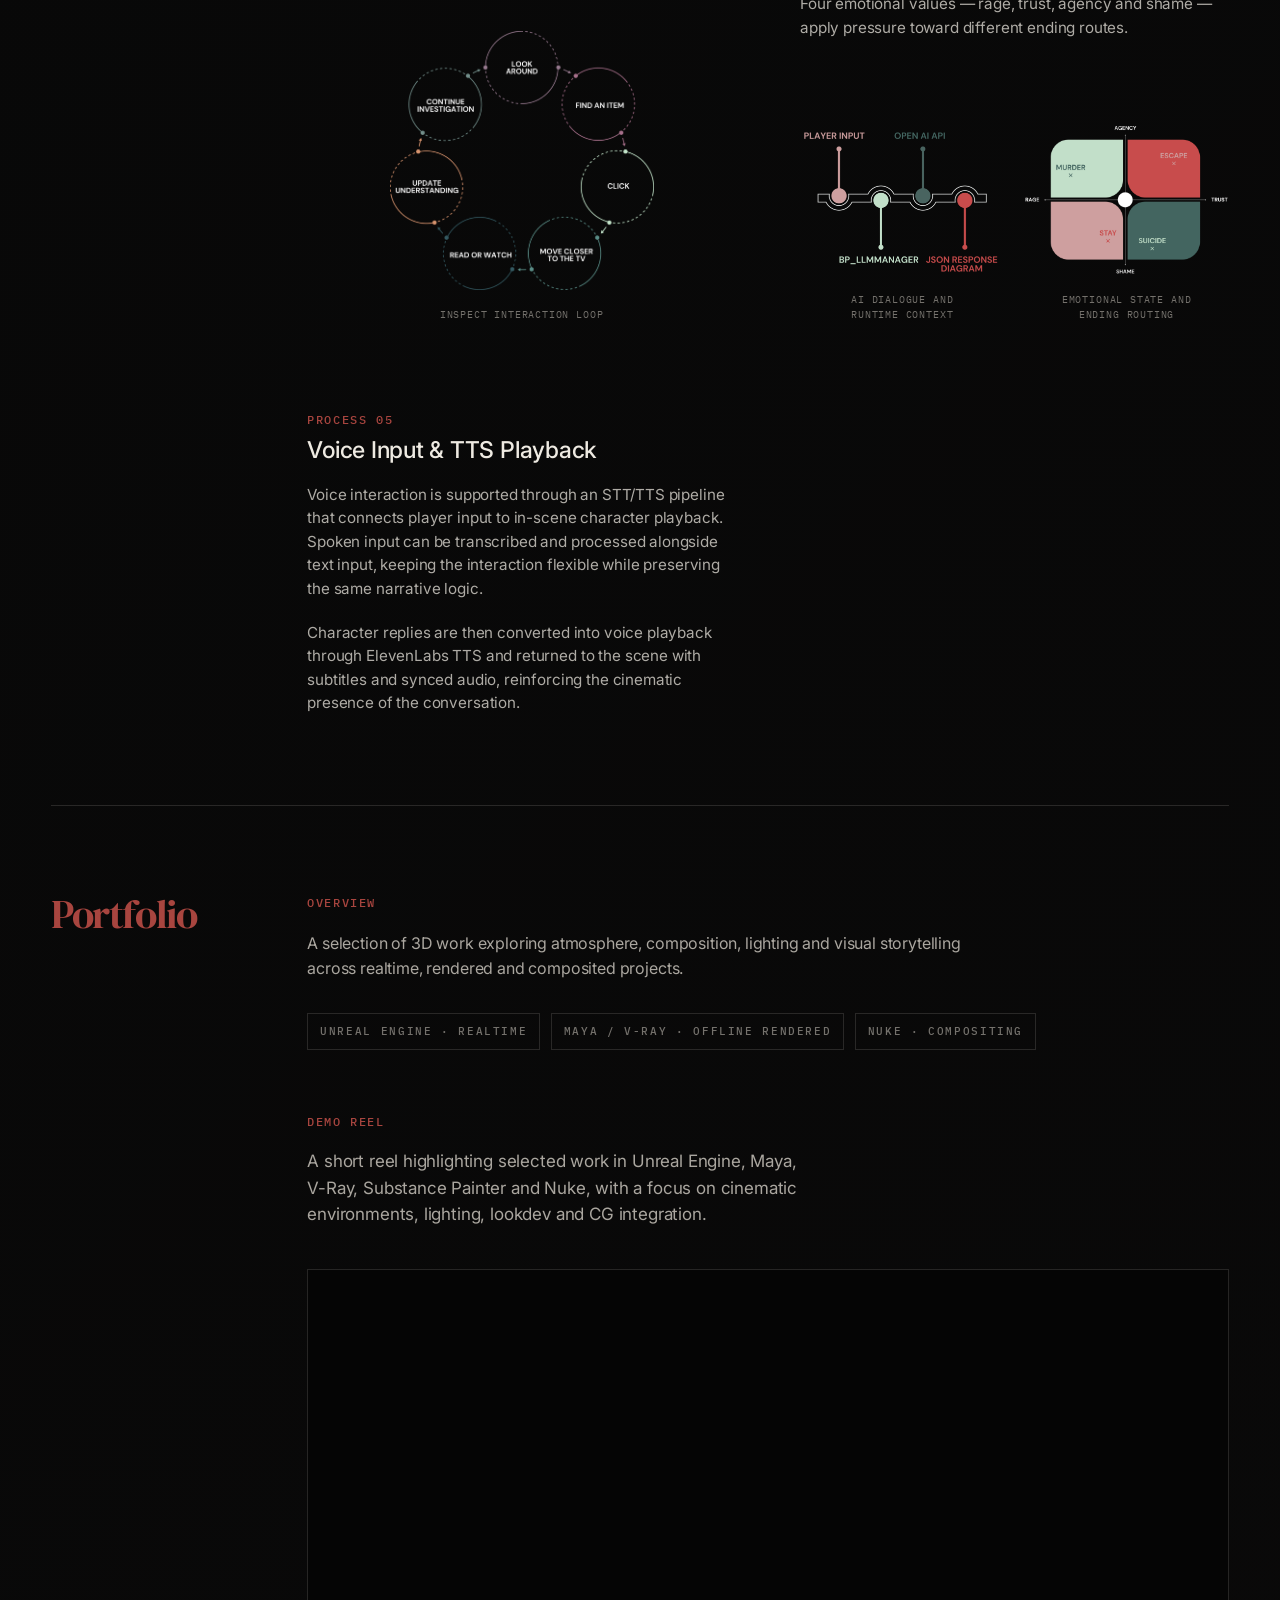
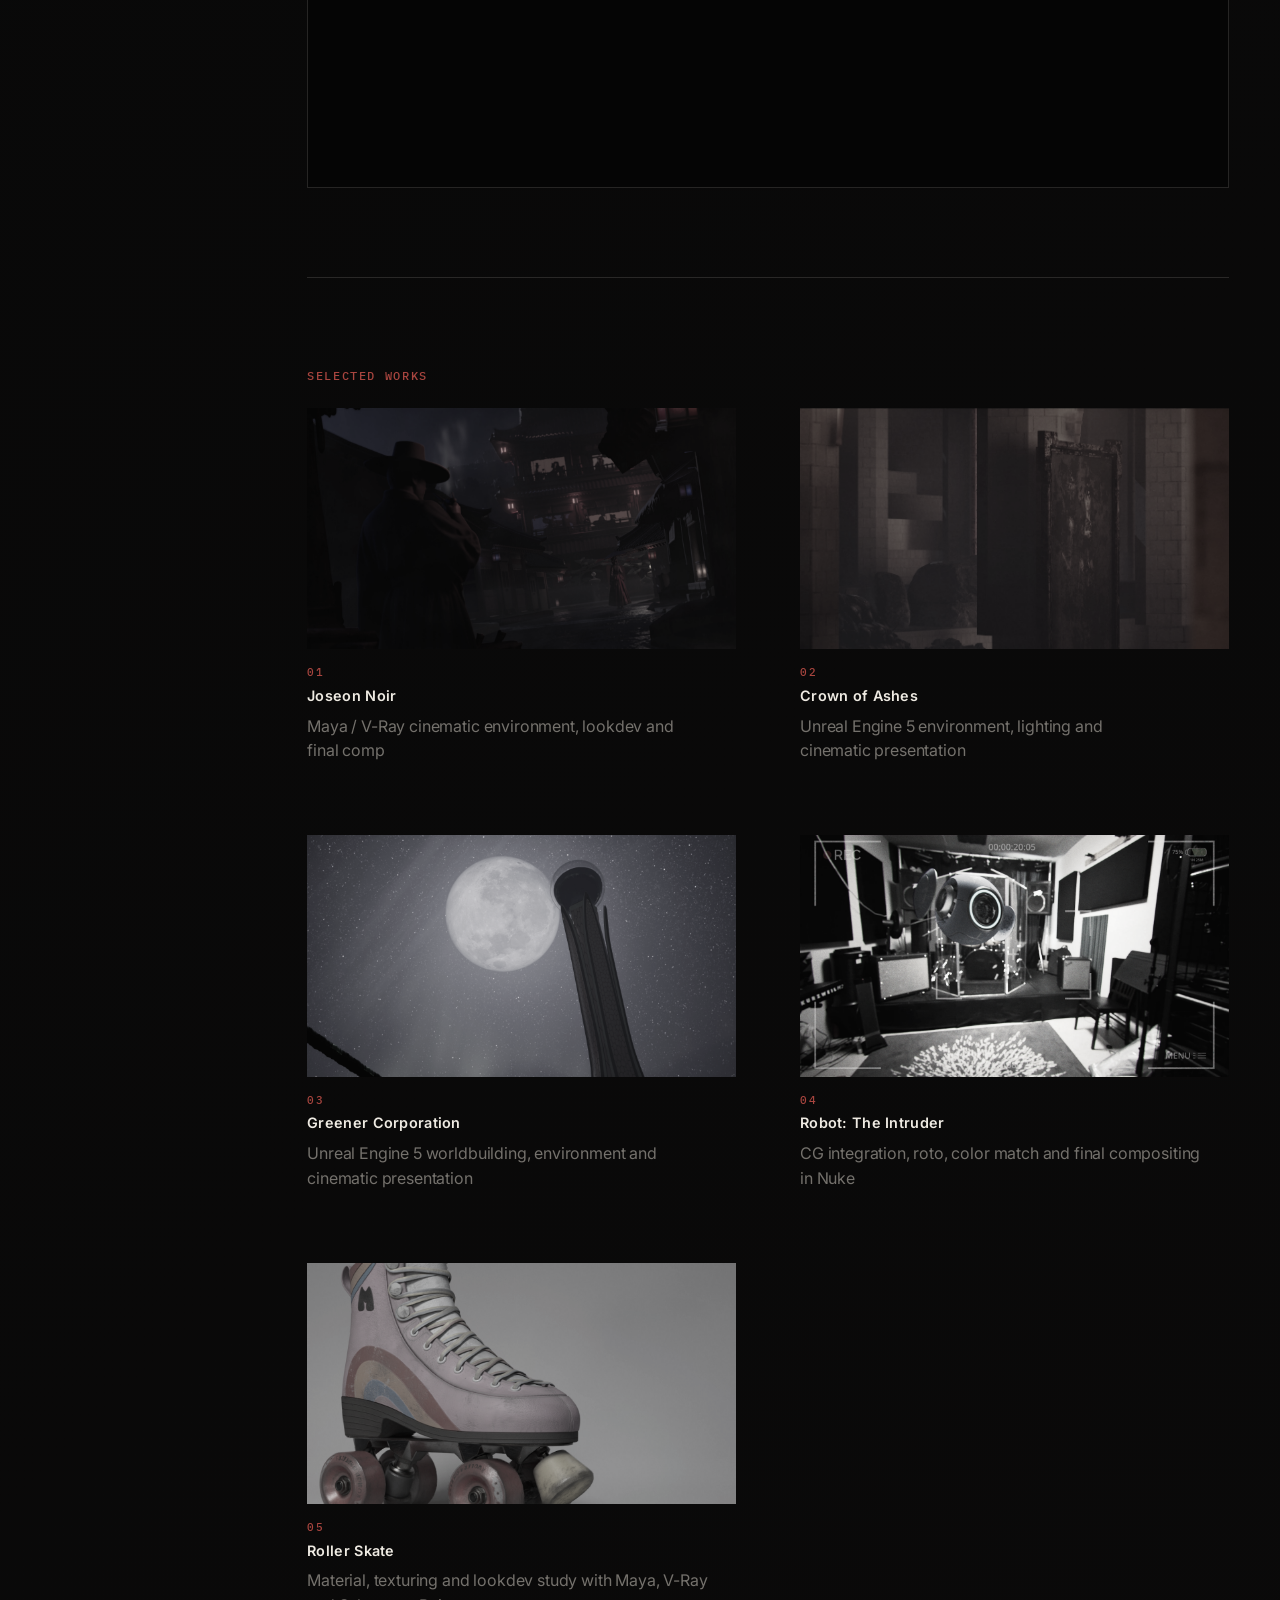
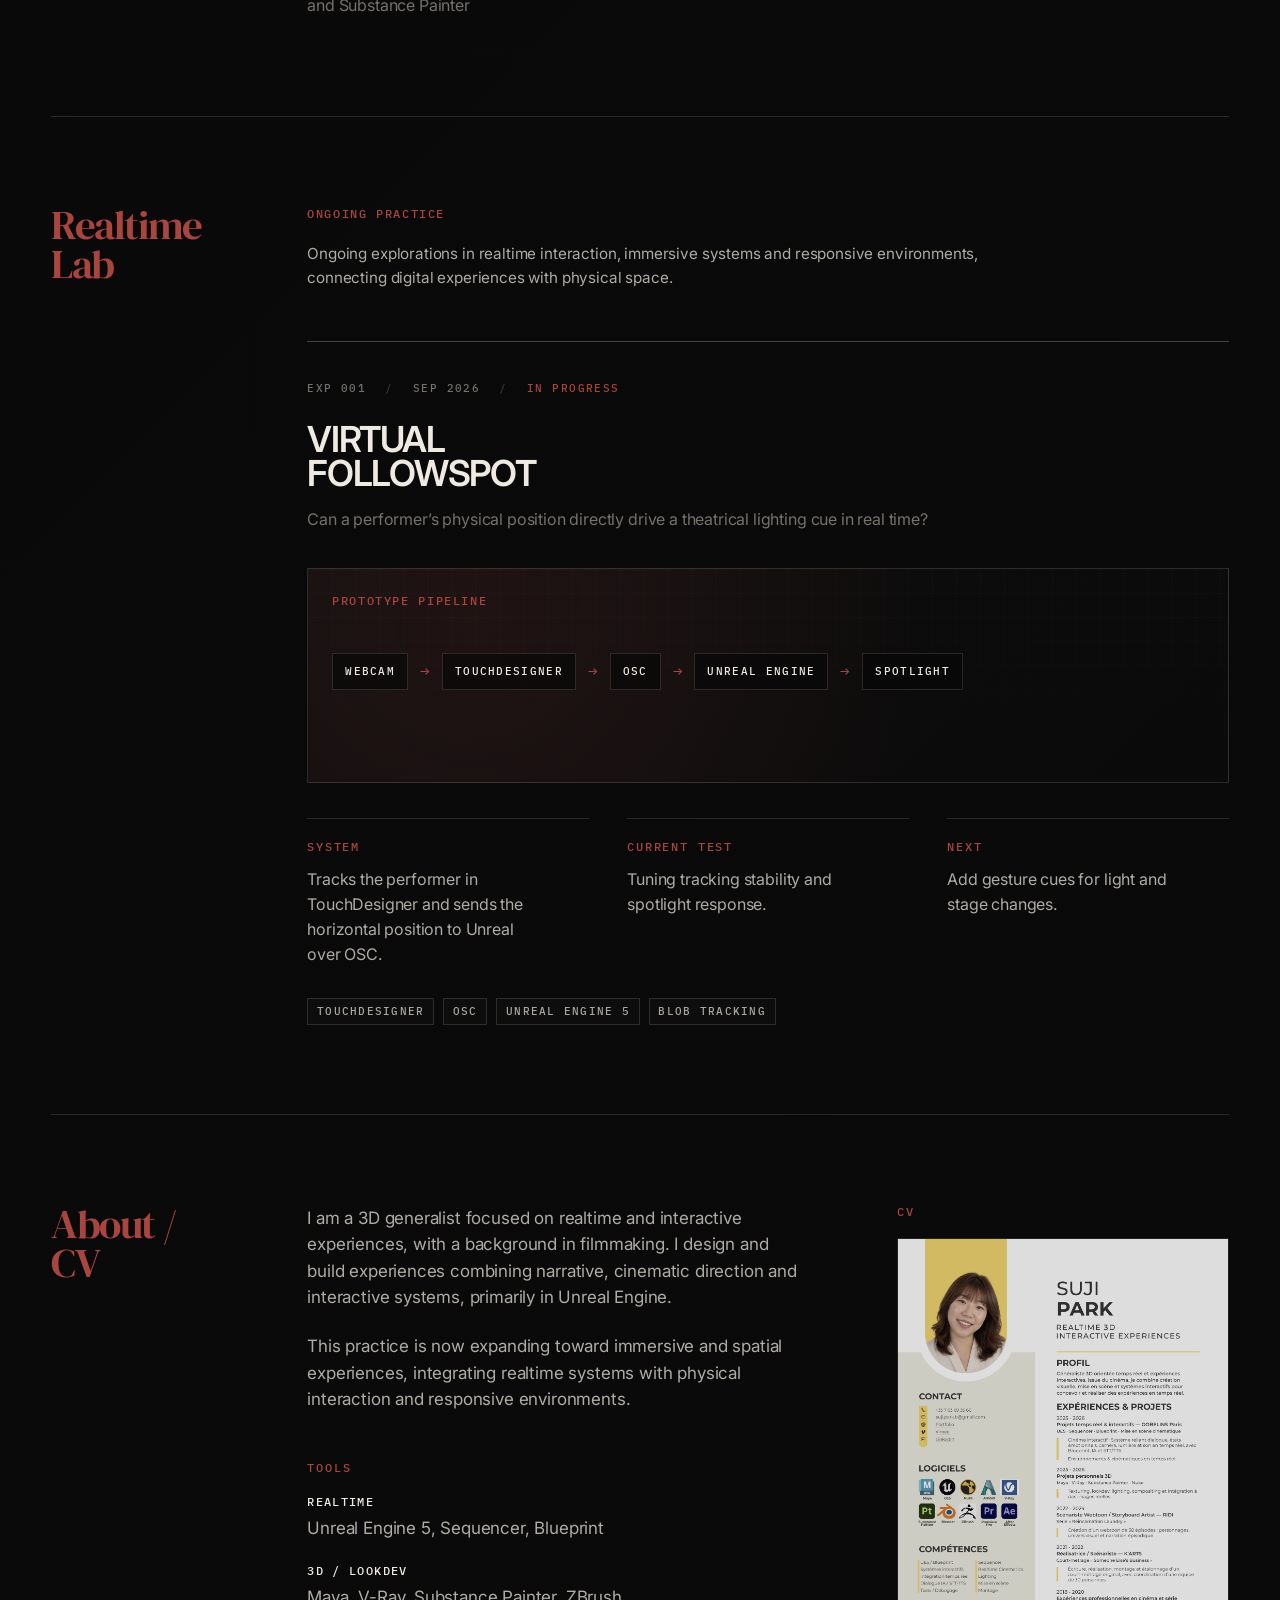
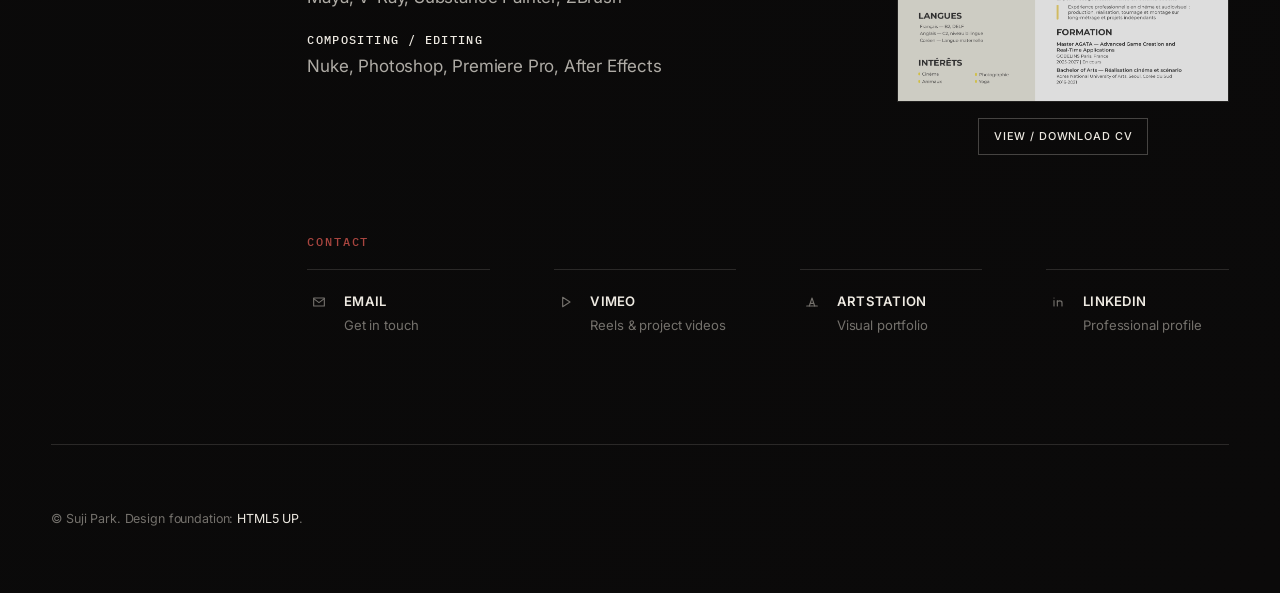
==== commit f156a288: "Restore clean mobile process thumbnail wrap" ====
--- a/index.html
+++ b/index.html
@@ -13,7 +13,7 @@
 		<meta name="viewport" content="width=device-width, initial-scale=1" />
 		<meta name="description" content="The portfolio of Suji Park, a 3D generalist focused on realtime and interactive experiences, primarily in Unreal Engine 5." />
 		<meta name="theme-color" content="#080808" />
-		<link rel="stylesheet" href="assets/css/main.css?v=20260912-23" />
+		<link rel="stylesheet" href="assets/css/main.css?v=20260912-24" />
 	</head>
 	<body>
 		<a class="skip-link" href="#featured-project">Skip to portfolio content</a>
@@ -166,7 +166,7 @@
 											</div>
 											<figcaption data-mobile-caption="Chronology">Actual chronology and player chronology</figcaption>
 										</figure>
-										<p>Actual chronology and player chronology are separated, allowing the player to<span class="process-diagram-anchor" aria-hidden="true"></span> reconstruct a hidden week of investigation before entering the dialogue scene.</p>
+										<p>Actual chronology and player chronology are separated, allowing the player to reconstruct a hidden week of investigation before entering the dialogue scene.</p>
 									</div>
 								</section>
 
@@ -180,7 +180,7 @@
 											</div>
 											<figcaption data-mobile-caption="Opening Flow">Opening to playable transition</figcaption>
 										</figure>
-										<p>The opening combines filmed footage and in-engine Sequencer cinematics before transitioning into playable investigation.<span class="process-diagram-anchor" aria-hidden="true"></span> Letterbox framing, subtitles, fade timing and title cards keep the experience close to cinema while moving the player into control.</p>
+										<p>The opening combines filmed footage and in-engine Sequencer cinematics before transitioning into playable investigation. Letterbox framing, subtitles, fade timing and title cards keep the experience close to cinema while moving the player into control.</p>
 									</div>
 								</section>
 
@@ -194,7 +194,7 @@
 											</div>
 											<figcaption data-mobile-caption="Inspect Loop">Inspect interaction loop</figcaption>
 										</figure>
-										<p>The Inspect phase uses a simple loop: look around, find an item, click, read or watch, then update understanding.<span class="process-diagram-anchor" aria-hidden="true"></span> Core items drive progression, while ambient items deepen atmosphere without blocking the main flow.</p>
+										<p>The Inspect phase uses a simple loop: look around, find an item, click, read or watch, then update understanding. Core items drive progression, while ambient items deepen atmosphere without blocking the main flow.</p>
 										<p>Memory footage is presented inside the world through the old TV screen rather than as a flat UI window, keeping discovery tied to physical movement and cinematic viewing.</p>
 									</div>
 								</section>
@@ -486,6 +486,6 @@
 			</footer>
 		</div>
 
-		<script src="assets/js/main.js?v=20260912-9"></script>
+		<script src="assets/js/main.js?v=20260912-10"></script>
 	</body>
 </html>
--- a/assets/css/main.css
+++ b/assets/css/main.css
@@ -1670,15 +1670,10 @@
 		max-width: none;
 	}
 
-	.process-diagram-anchor {
-		display: none;
-	}
-
-	/* Processes 01–03: on mobile, JS moves each thumbnail to a marker inside the copy
-	   so the diagram begins near the final lines instead of being pushed down with margins. */
-	.process-item--01 .process-diagram.is-mobile-inline,
-	.process-item--02 .process-diagram.is-mobile-inline,
-	.process-item--03 .process-diagram.is-mobile-inline {
+	/* Processes 01–03: compact annotation thumbnails aligned with the opening body copy. */
+	.process-item--01 .process-copy > .process-diagram,
+	.process-item--02 .process-copy > .process-diagram,
+	.process-item--03 .process-copy > .process-diagram {
 		float: right;
 		clear: right;
 		margin: 0.1rem 0 0.55rem 0.9rem;
@@ -1686,15 +1681,15 @@
 		align-self: auto;
 	}
 
-	.process-item--01 .process-diagram.is-mobile-inline {
+	.process-item--01 .process-copy > .process-diagram {
 		width: 110px;
 	}
 
-	.process-item--02 .process-diagram.is-mobile-inline {
+	.process-item--02 .process-copy > .process-diagram {
 		width: 96px;
 	}
 
-	.process-item--03 .process-diagram.is-mobile-inline {
+	.process-item--03 .process-copy > .process-diagram {
 		width: 110px;
 	}
 
